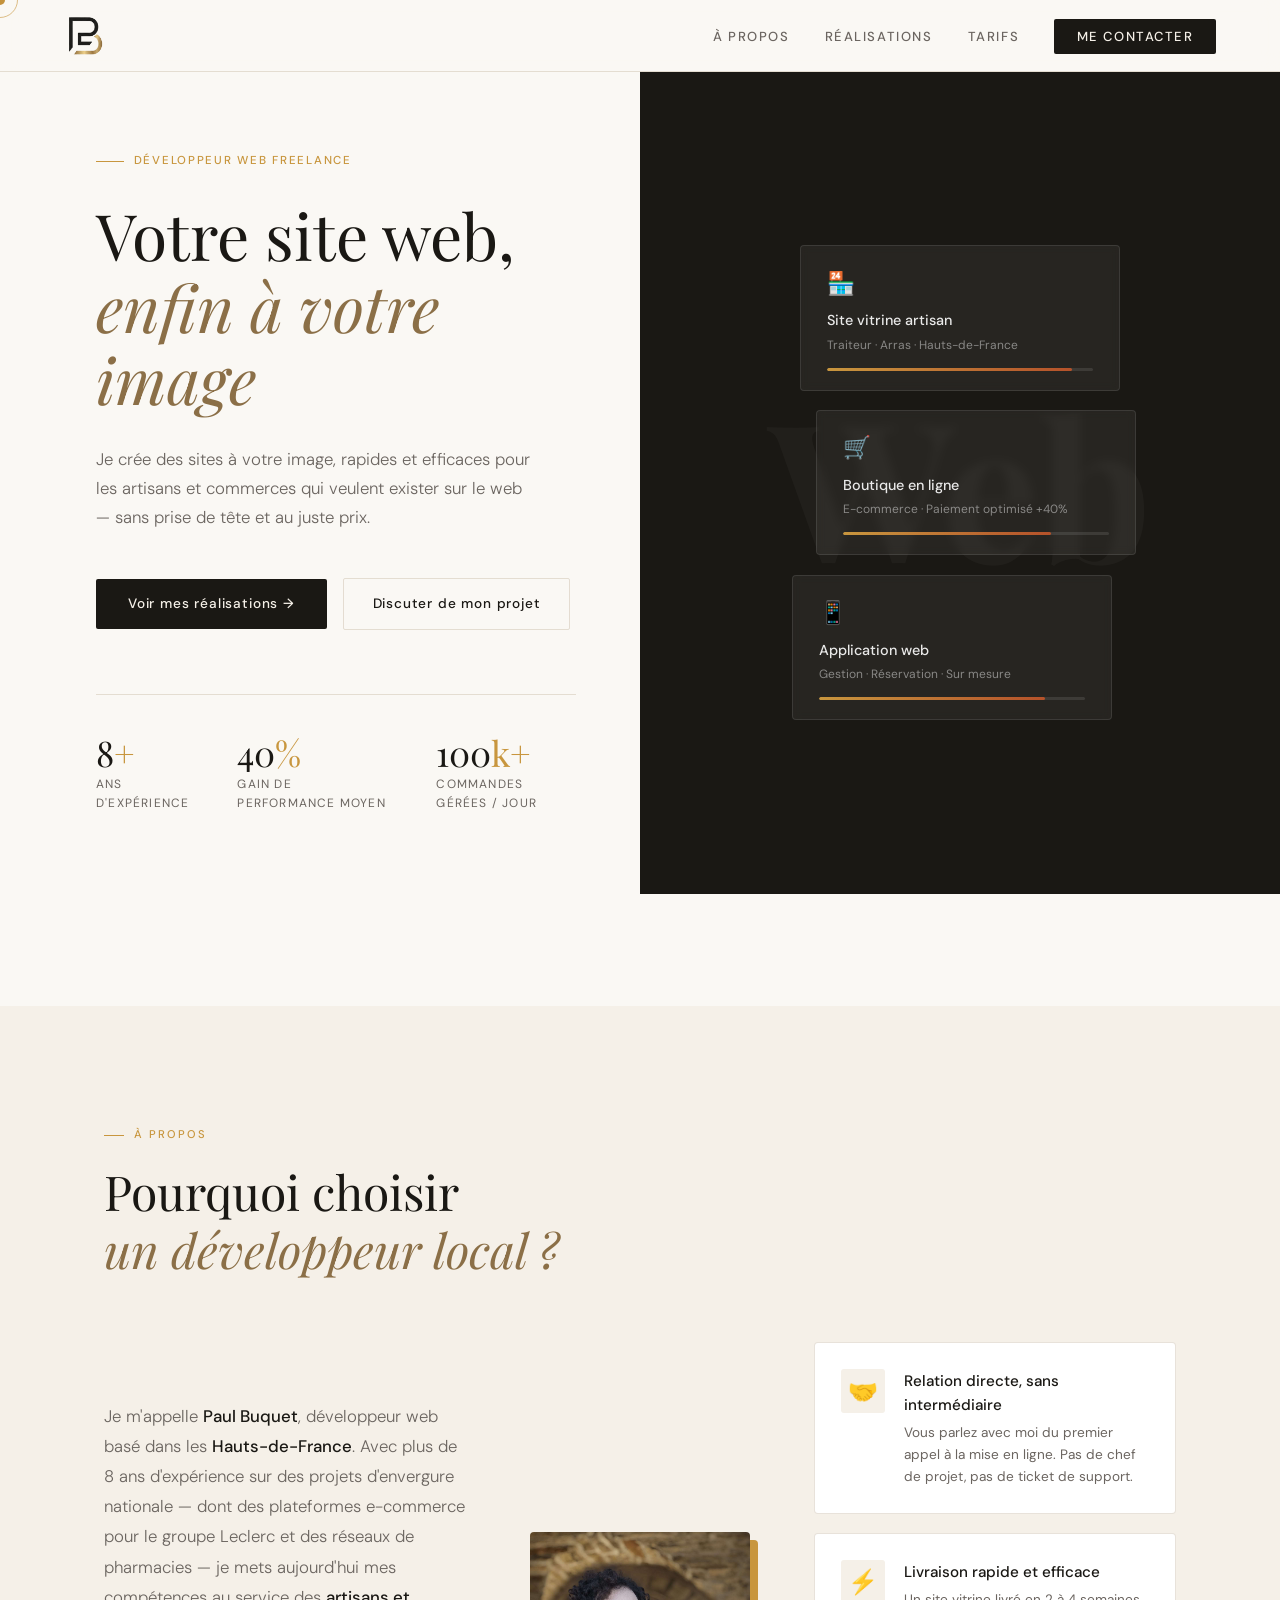
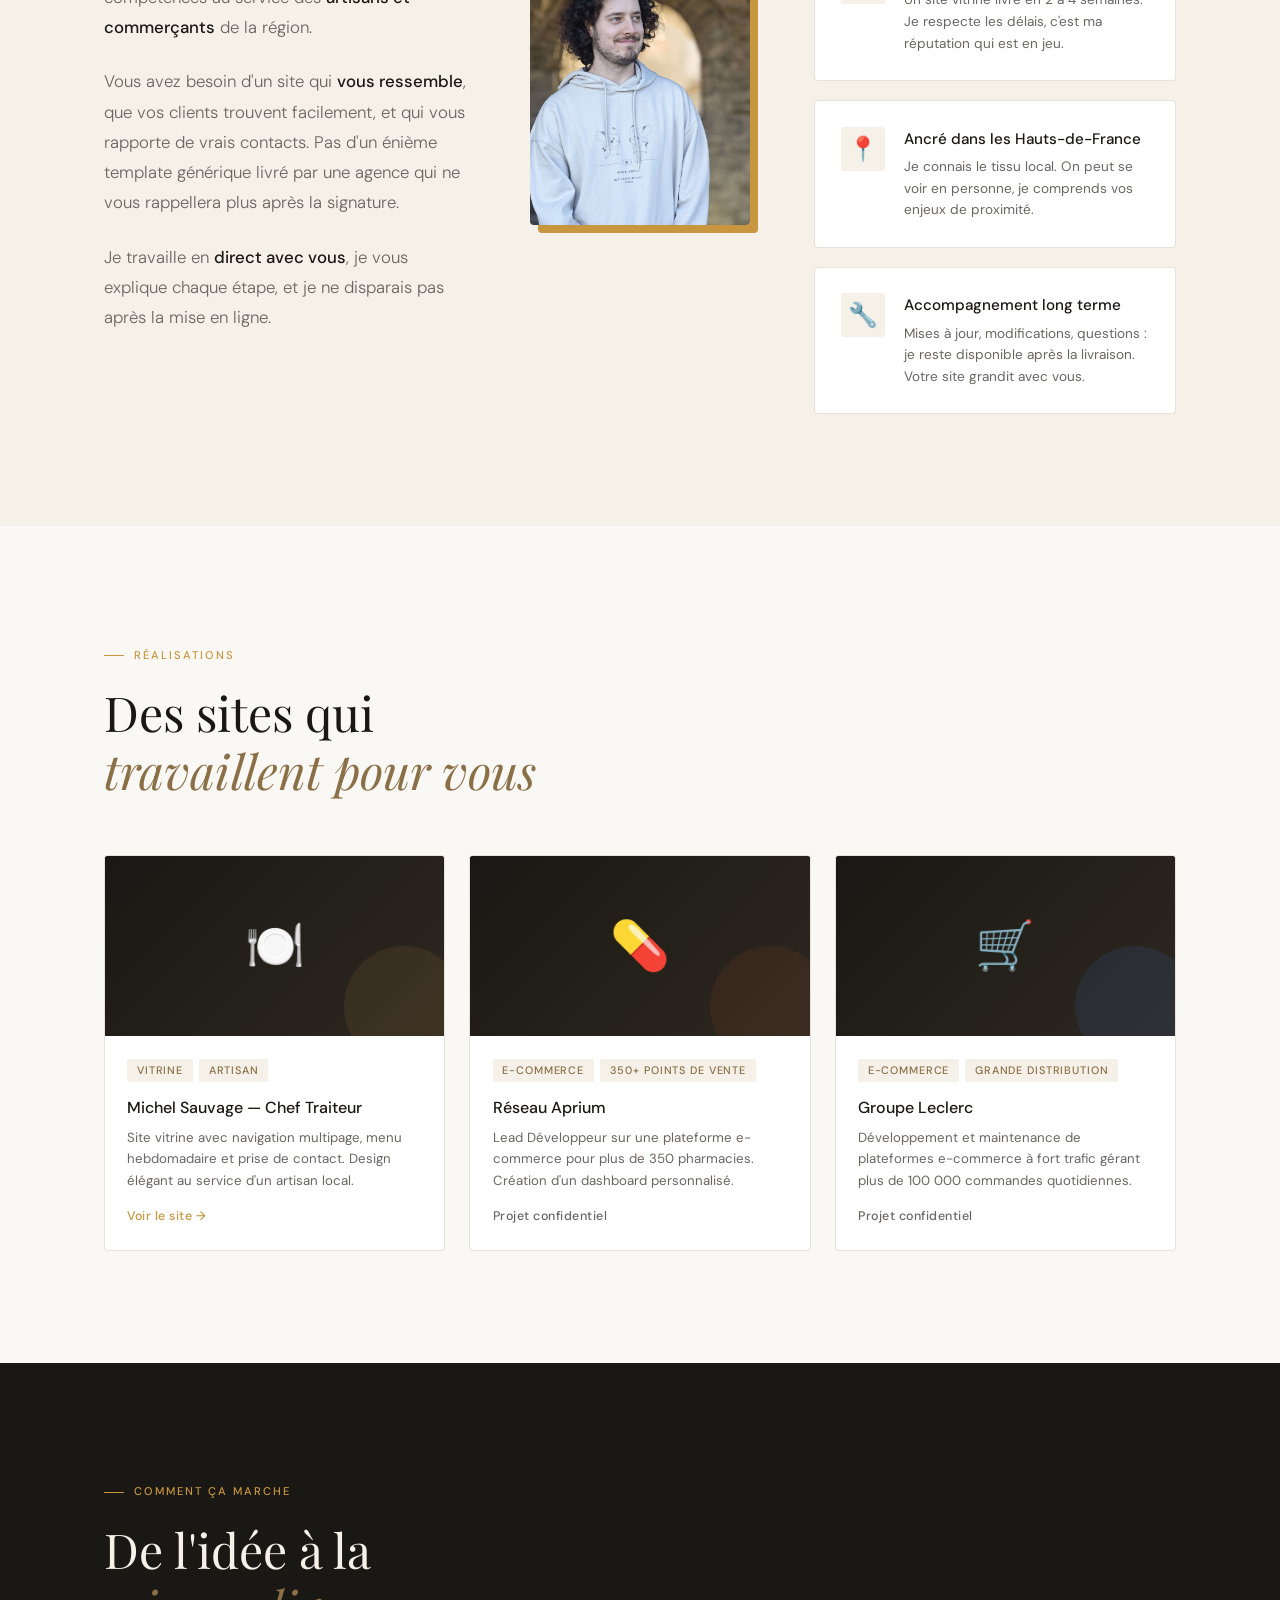
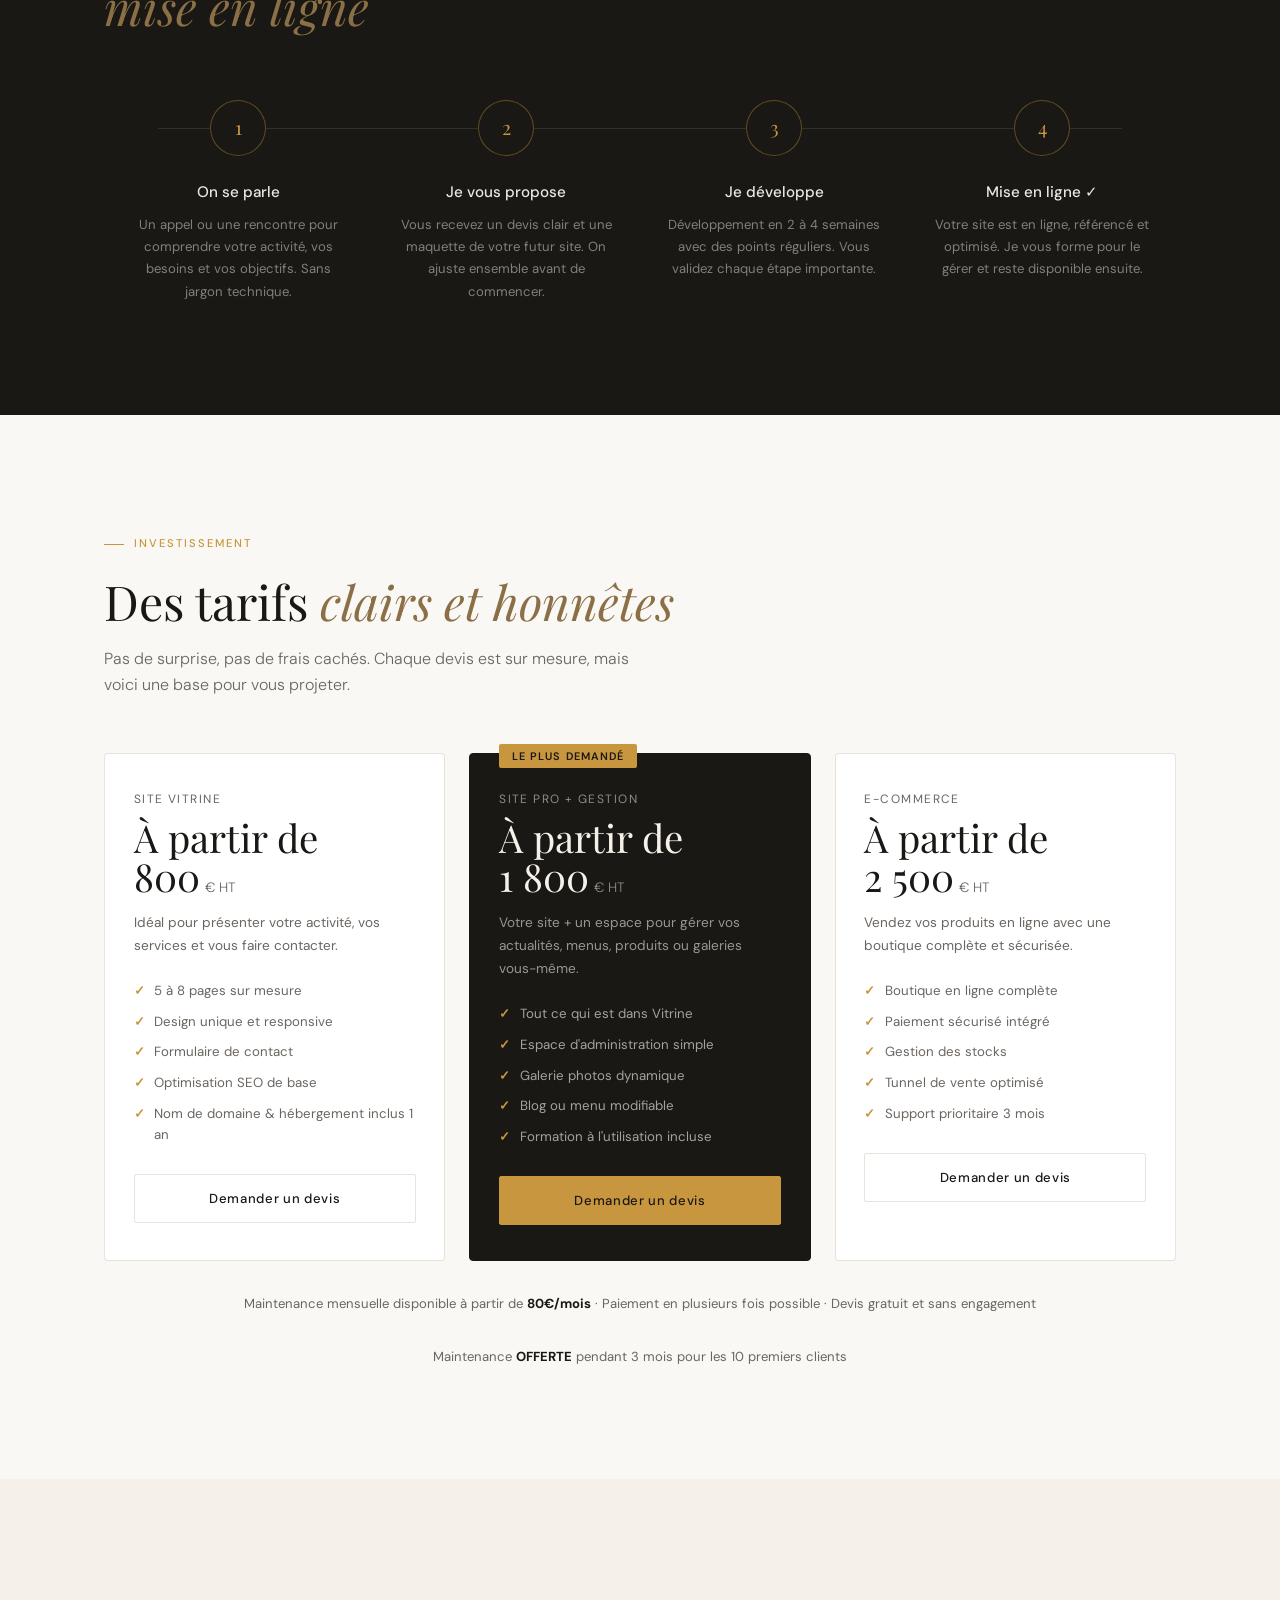
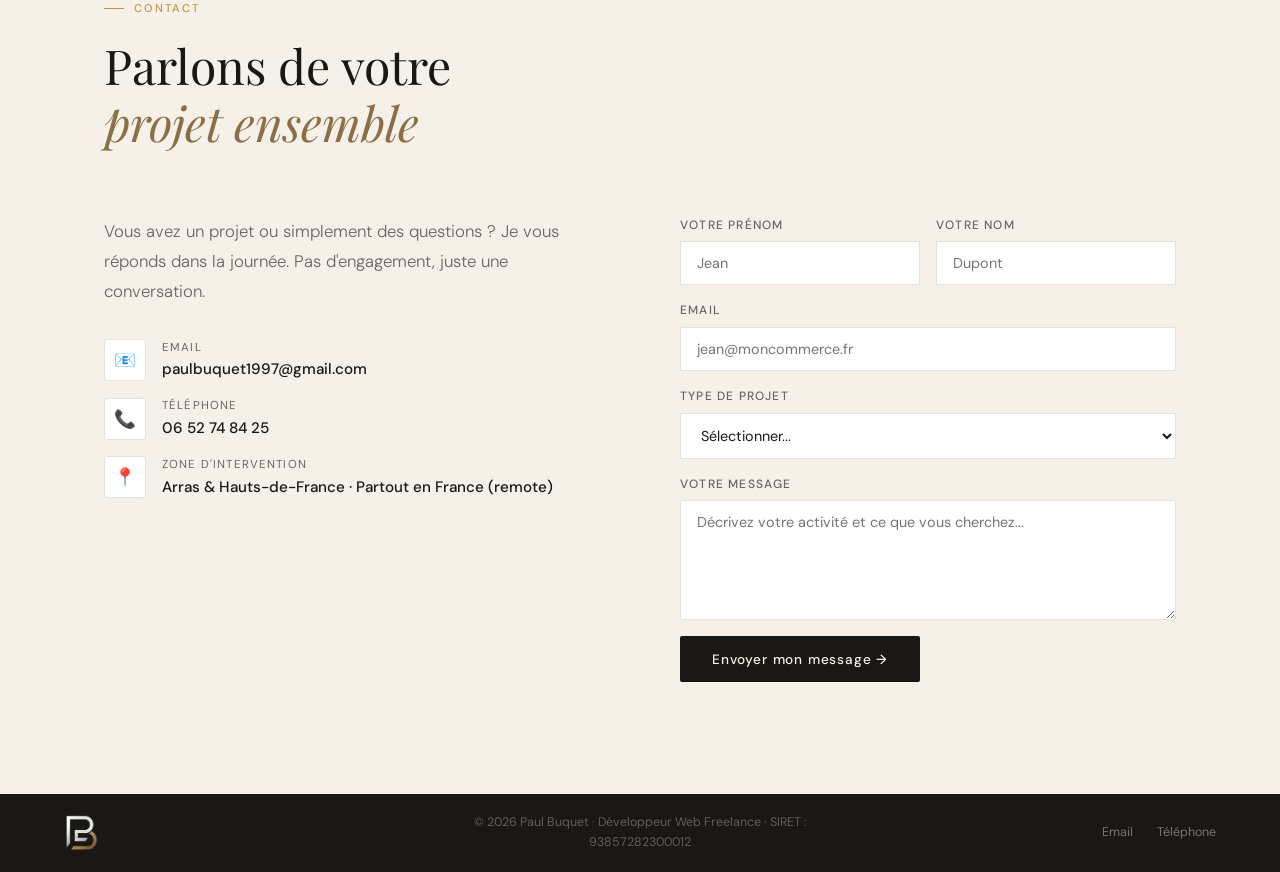
==== index.html @ b25d5431 "add logos" ====
<!DOCTYPE html>
<html lang="fr">
<head>
  <meta charset="UTF-8" />
  <meta name="viewport" content="width=device-width, initial-scale=1.0" />
  <title>Paul Buquet — Développeur Web Freelance</title>
  <link rel="preconnect" href="https://fonts.googleapis.com" />
  <link rel="preconnect" href="https://fonts.gstatic.com" crossorigin />
  <link href="https://fonts.googleapis.com/css2?family=Playfair+Display:ital,wght@0,400;0,700;1,400&family=DM+Sans:wght@300;400;500&display=swap" rel="stylesheet" />
  <style>
    *, *::before, *::after { box-sizing: border-box; margin: 0; padding: 0; }

    :root {
      --cream: #F5F0E8;
      --dark: #1A1814;
      --brown: #8B6F47;
      --gold: #C8963E;
      --rust: #B5522A;
      --light: #FAF8F4;
      --mid: #6B6560;
      --border: rgba(139,111,71,0.2);
      --serif: 'Playfair Display', Georgia, serif;
      --sans: 'DM Sans', sans-serif;
      --nav-h: 72px;
    }

    html { scroll-behavior: smooth; overflow-x: hidden; }

    body {
      background: var(--light);
      color: var(--dark);
      font-family: var(--sans);
      font-size: 16px;
      line-height: 1.6;
      overflow-x: hidden;
      width: 100%;
    }

    /* ── CURSOR ── */
    .cursor {
      width: 10px; height: 10px;
      background: var(--gold);
      border-radius: 50%;
      position: fixed;
      pointer-events: none;
      z-index: 9999;
      transition: transform 0.15s ease;
      mix-blend-mode: multiply;
    }
    .cursor-ring {
      width: 36px; height: 36px;
      border: 1.5px solid var(--gold);
      border-radius: 50%;
      position: fixed;
      pointer-events: none;
      z-index: 9998;
      transition: transform 0.35s ease, opacity 0.3s;
      opacity: 0.6;
    }

    /* ── NAV ── */
    nav {
      position: fixed; top: 0; left: 0; right: 0;
      z-index: 100;
      height: var(--nav-h);
      display: flex; align-items: center; justify-content: space-between;
      padding: 0 4rem;
      background: rgba(250,248,244,0.92);
      backdrop-filter: blur(12px);
      border-bottom: 1px solid var(--border);
    }
    .nav-logo {
      display: flex; align-items: center;
      text-decoration: none;
    }
    .nav-logo img { height: 44px; width: auto; display: block; }
    .nav-links { display: flex; gap: 2.2rem; list-style: none; }
    .nav-links a {
      font-size: 0.82rem;
      font-weight: 500;
      text-transform: uppercase;
      letter-spacing: 0.12em;
      color: var(--mid);
      text-decoration: none;
      position: relative;
      transition: color 0.2s;
    }
    .nav-links a::after {
      content: '';
      position: absolute; bottom: -3px; left: 0;
      width: 0; height: 1px;
      background: var(--gold);
      transition: width 0.3s ease;
    }
    .nav-links a:hover { color: var(--dark); }
    .nav-links a:hover::after { width: 100%; }
    .nav-cta {
      background: var(--dark);
      color: var(--cream) !important;
      padding: 0.55rem 1.4rem;
      border-radius: 2px;
      transition: background 0.3s, color 0.3s;
    }
    .nav-cta::after { display: none !important; }
    .nav-cta:hover { background: var(--gold) !important; color: var(--dark) !important; }

    /* ── HERO ── */
    #hero {
      min-height: 100vh;
      display: grid;
      grid-template-columns: 1fr 1fr;
      padding-top: var(--nav-h);
    }
    .hero-left {
      display: flex;
      flex-direction: column;
      justify-content: center;
      padding: 5rem 4rem 5rem 6rem;
    }
    .hero-tag {
      display: inline-flex; align-items: center; gap: 0.6rem;
      font-size: 0.72rem;
      font-weight: 500;
      text-transform: uppercase;
      letter-spacing: 0.15em;
      color: var(--gold);
      margin-bottom: 1.8rem;
    }
    .hero-tag::before {
      content: '';
      display: block;
      width: 28px; height: 1px;
      background: var(--gold);
    }
    h1 {
      font-family: var(--serif);
      font-size: clamp(2.6rem, 5vw, 4.8rem);
      font-weight: 400;
      line-height: 1.12;
      color: var(--dark);
      margin-bottom: 0.3rem;
    }
    h1 em { font-style: italic; color: var(--brown); }
    .hero-sub {
      font-size: 1.05rem;
      color: var(--mid);
      max-width: 440px;
      margin: 1.6rem 0 2.8rem;
      font-weight: 300;
      line-height: 1.75;
    }
    .hero-actions { display: flex; gap: 1rem; align-items: center; flex-wrap: wrap; }
    .btn-primary {
      display: inline-flex; align-items: center; gap: 0.5rem;
      background: var(--dark);
      color: var(--cream);
      padding: 0.9rem 2rem;
      text-decoration: none;
      font-size: 0.85rem;
      font-weight: 500;
      letter-spacing: 0.06em;
      border-radius: 2px;
      transition: background 0.25s, transform 0.2s;
    }
    .btn-primary:hover { background: var(--gold); color: var(--dark); transform: translateY(-2px); }
    .btn-outline {
      display: inline-flex; align-items: center; gap: 0.5rem;
      border: 1.5px solid var(--border);
      color: var(--dark);
      padding: 0.9rem 1.8rem;
      text-decoration: none;
      font-size: 0.85rem;
      font-weight: 500;
      letter-spacing: 0.06em;
      border-radius: 2px;
      transition: border-color 0.25s, color 0.25s, transform 0.2s;
    }
    .btn-outline:hover { border-color: var(--gold); color: var(--gold); transform: translateY(-2px); }
    .hero-stats {
      display: flex; gap: 3rem;
      margin-top: 4rem;
      padding-top: 2.5rem;
      border-top: 1px solid var(--border);
    }
    .stat-num {
      font-family: var(--serif);
      font-size: 2.2rem;
      color: var(--dark);
      line-height: 1;
    }
    .stat-num span { color: var(--gold); }
    .stat-label {
      font-size: 0.75rem;
      text-transform: uppercase;
      letter-spacing: 0.1em;
      color: var(--mid);
      margin-top: 0.3rem;
    }
    .hero-right {
      position: relative;
      overflow: hidden;
      background: var(--dark);
    }
    .hero-bg-text {
      position: absolute;
      font-family: var(--serif);
      font-size: clamp(8rem, 15vw, 18rem);
      font-weight: 700;
      color: rgba(255,255,255,0.03);
      line-height: 1;
      top: 50%; left: 50%;
      transform: translate(-50%, -50%);
      white-space: nowrap;
      pointer-events: none;
    }
    .hero-card-grid {
      position: absolute; inset: 0;
      display: flex; flex-direction: column;
      justify-content: center; align-items: center;
      gap: 1.2rem;
      padding: 2rem;
    }
    .showcase-card {
      background: rgba(255,255,255,0.06);
      border: 1px solid rgba(255,255,255,0.1);
      border-radius: 4px;
      padding: 1.2rem 1.6rem;
      width: 100%;
      max-width: 320px;
      backdrop-filter: blur(4px);
      animation: floatCard 4s ease-in-out infinite;
    }
    .showcase-card:nth-child(2) { animation-delay: -1.5s; margin-left: 2rem; }
    .showcase-card:nth-child(3) { animation-delay: -3s; margin-left: -1rem; }
    @keyframes floatCard {
      0%, 100% { transform: translateY(0); }
      50% { transform: translateY(-8px); }
    }
    .sc-icon { font-size: 1.4rem; margin-bottom: 0.5rem; }
    .sc-title { color: rgba(255,255,255,0.9); font-size: 0.9rem; font-weight: 500; }
    .sc-desc { color: rgba(255,255,255,0.45); font-size: 0.75rem; margin-top: 0.2rem; }
    .sc-bar { margin-top: 0.8rem; height: 3px; background: rgba(255,255,255,0.1); border-radius: 2px; overflow: hidden; }
    .sc-bar-fill {
      height: 100%;
      background: linear-gradient(90deg, var(--gold), var(--rust));
      border-radius: 2px;
      animation: loadBar 2.5s ease forwards;
    }
    @keyframes loadBar { from { width: 0%; } }

    /* ── SECTIONS ── */
    section { padding: 7rem 0; }
    .container { max-width: 1200px; margin: 0 auto; padding: 0 4rem; }
    .section-label {
      display: inline-flex; align-items: center; gap: 0.6rem;
      font-size: 0.7rem;
      font-weight: 500;
      text-transform: uppercase;
      letter-spacing: 0.18em;
      color: var(--gold);
      margin-bottom: 1.2rem;
    }
    .section-label::before {
      content: '';
      display: block;
      width: 20px; height: 1px;
      background: var(--gold);
    }
    h2 {
      font-family: var(--serif);
      font-size: clamp(2rem, 4vw, 3rem);
      font-weight: 400;
      line-height: 1.2;
      color: var(--dark);
    }
    h2 em { font-style: italic; color: var(--brown); }

    /* ── POURQUOI ── */
    #pourquoi { background: var(--cream); }
    .why-grid {
      display: grid;
      grid-template-columns: 1fr auto 1fr;
      gap: 4rem;
      align-items: center;
      margin-top: 4rem;
    }
    .why-photo { width: 220px; }
    .why-photo img {
      width: 100%;
      aspect-ratio: 3/4;
      object-fit: cover;
      border-radius: 4px;
      display: block;
      box-shadow: 8px 8px 0 var(--gold);
    }
    .why-text p { color: var(--mid); font-size: 1.05rem; font-weight: 300; line-height: 1.8; margin-bottom: 1.5rem; }
    .why-text strong { color: var(--dark); font-weight: 500; }
    .why-cards { display: flex; flex-direction: column; gap: 1.2rem; }
    .why-card {
      background: white;
      border: 1px solid var(--border);
      border-radius: 4px;
      padding: 1.6rem;
      display: flex; gap: 1.2rem; align-items: flex-start;
      transition: transform 0.25s, box-shadow 0.25s;
    }
    .why-card:hover { transform: translateX(6px); box-shadow: -4px 0 0 var(--gold); }
    .why-icon {
      font-size: 1.5rem;
      flex-shrink: 0;
      width: 44px; height: 44px;
      background: var(--cream);
      display: flex; align-items: center; justify-content: center;
      border-radius: 3px;
    }
    .why-card-title { font-weight: 500; font-size: 0.95rem; color: var(--dark); margin-bottom: 0.3rem; }
    .why-card-desc { font-size: 0.85rem; color: var(--mid); line-height: 1.6; }

    /* ── RÉALISATIONS ── */
    #realisations { background: var(--light); }
    .projects-header { display: flex; align-items: flex-end; justify-content: space-between; margin-bottom: 3.5rem; flex-wrap: wrap; gap: 1rem; }
    .projects-grid { display: grid; grid-template-columns: repeat(3, 1fr); gap: 1.5rem; }
    .project-card {
      background: white;
      border: 1px solid var(--border);
      border-radius: 4px;
      overflow: hidden;
      transition: transform 0.3s, box-shadow 0.3s;
      cursor: pointer;
    }
    .project-card:hover { transform: translateY(-6px); box-shadow: 0 20px 50px rgba(26,24,20,0.08); }
    .project-img {
      height: 180px;
      background: var(--dark);
      display: flex; align-items: center; justify-content: center;
      font-size: 3rem;
      position: relative;
      overflow: hidden;
    }
    .project-img::before {
      content: '';
      position: absolute; inset: 0;
      background: linear-gradient(135deg, var(--dark) 0%, #2d2820 100%);
    }
    .project-img span { position: relative; z-index: 1; }
    .project-img-accent {
      position: absolute;
      width: 120px; height: 120px;
      border-radius: 50%;
      background: var(--gold);
      opacity: 0.1;
      bottom: -30px; right: -20px;
      z-index: 0;
    }
    .project-body { padding: 1.4rem; }
    .project-tags { display: flex; gap: 0.4rem; flex-wrap: wrap; margin-bottom: 0.8rem; }
    .tag {
      font-size: 0.68rem;
      font-weight: 500;
      text-transform: uppercase;
      letter-spacing: 0.08em;
      padding: 0.2rem 0.6rem;
      border-radius: 2px;
      background: var(--cream);
      color: var(--brown);
    }
    .project-title { font-size: 1rem; font-weight: 500; color: var(--dark); margin-bottom: 0.4rem; }
    .project-desc { font-size: 0.83rem; color: var(--mid); line-height: 1.6; }
    .project-link {
      display: inline-flex; align-items: center; gap: 0.3rem;
      font-size: 0.78rem;
      font-weight: 500;
      color: var(--gold);
      text-decoration: none;
      margin-top: 1rem;
      letter-spacing: 0.04em;
      transition: gap 0.2s;
    }
    .project-link:hover { gap: 0.6rem; }

    /* ── PROCESSUS ── */
    #processus { background: var(--dark); }
    #processus .section-label { color: var(--gold); }
    #processus h2 { color: var(--cream); }
    .process-steps {
      display: grid;
      grid-template-columns: repeat(4, 1fr);
      margin-top: 4rem;
      position: relative;
    }
    .process-steps::before {
      content: '';
      position: absolute;
      top: 28px; left: 5%; right: 5%;
      height: 1px;
      background: rgba(255,255,255,0.1);
    }
    .process-step { padding: 0 1.5rem; text-align: center; }
    .step-num {
      width: 56px; height: 56px;
      border-radius: 50%;
      background: var(--dark);
      border: 1px solid rgba(200,150,62,0.4);
      display: flex; align-items: center; justify-content: center;
      font-family: var(--serif);
      font-size: 1.2rem;
      color: var(--gold);
      margin: 0 auto 1.5rem;
      position: relative;
      z-index: 2;
    }
    .step-title { font-size: 0.95rem; font-weight: 500; color: rgba(255,255,255,0.9); margin-bottom: 0.6rem; }
    .step-desc { font-size: 0.82rem; color: rgba(255,255,255,0.45); line-height: 1.7; }

    /* ── TARIFS ── */
    #tarifs { background: var(--light); }
    .tarifs-intro { color: var(--mid); font-weight: 300; font-size: 1rem; margin-top: 1rem; max-width: 560px; }
    .tarifs-grid { display: grid; grid-template-columns: repeat(3, 1fr); gap: 1.5rem; margin-top: 3.5rem; }
    .tarif-card {
      background: white;
      border: 1px solid var(--border);
      border-radius: 4px;
      padding: 2.2rem 1.8rem;
      position: relative;
      transition: transform 0.25s, box-shadow 0.25s;
    }
    .tarif-card:hover { transform: translateY(-5px); box-shadow: 0 20px 50px rgba(26,24,20,0.07); }
    .tarif-card.featured { background: var(--dark); border-color: var(--dark); }
    .tarif-badge {
      position: absolute; top: -10px; left: 1.8rem;
      background: var(--gold);
      color: var(--dark);
      font-size: 0.68rem;
      font-weight: 600;
      text-transform: uppercase;
      letter-spacing: 0.1em;
      padding: 0.2rem 0.8rem;
      border-radius: 2px;
    }
    .tarif-title { font-size: 0.75rem; text-transform: uppercase; letter-spacing: 0.12em; color: var(--mid); margin-bottom: 0.6rem; }
    .tarif-card.featured .tarif-title { color: rgba(255,255,255,0.5); }
    .tarif-price { font-family: var(--serif); font-size: 2.4rem; color: var(--dark); line-height: 1; }
    .tarif-card.featured .tarif-price { color: var(--cream); }
    .tarif-unit { font-size: 0.85rem; color: var(--mid); margin-left: 0.3rem; font-family: var(--sans); font-weight: 300; }
    .tarif-card.featured .tarif-unit { color: rgba(255,255,255,0.5); }
    .tarif-desc { font-size: 0.85rem; color: var(--mid); margin: 1rem 0 1.4rem; line-height: 1.7; }
    .tarif-card.featured .tarif-desc { color: rgba(255,255,255,0.55); }
    .tarif-features { list-style: none; display: flex; flex-direction: column; gap: 0.6rem; }
    .tarif-features li { font-size: 0.83rem; color: var(--mid); display: flex; gap: 0.6rem; align-items: flex-start; }
    .tarif-card.featured .tarif-features li { color: rgba(255,255,255,0.6); }
    .tarif-features li::before { content: '✓'; color: var(--gold); flex-shrink: 0; font-weight: 600; }
    .tarif-cta {
      display: block;
      text-align: center;
      margin-top: 1.8rem;
      padding: 0.8rem;
      border: 1.5px solid var(--border);
      border-radius: 2px;
      text-decoration: none;
      font-size: 0.82rem;
      font-weight: 500;
      color: var(--dark);
      letter-spacing: 0.05em;
      transition: border-color 0.2s, color 0.2s, background 0.2s;
    }
    .tarif-cta:hover { border-color: var(--gold); color: var(--gold); }
    .tarif-card.featured .tarif-cta { background: var(--gold); border-color: var(--gold); color: var(--dark); }
    .tarif-card.featured .tarif-cta:hover { background: #d4a44a; }
    .tarif-note { margin-top: 2rem; text-align: center; font-size: 0.82rem; color: var(--mid); }
    .tarif-note strong { color: var(--dark); }

    /* ── CONTACT ── */
    #contact { background: var(--cream); }
    .contact-grid { display: grid; grid-template-columns: 1fr 1fr; gap: 5rem; margin-top: 4rem; }
    .contact-info p { font-size: 1.05rem; font-weight: 300; color: var(--mid); line-height: 1.8; margin-bottom: 2rem; }
    .contact-items { display: flex; flex-direction: column; gap: 1rem; }
    .contact-item { display: flex; gap: 1rem; align-items: center; }
    .ci-icon {
      width: 42px; height: 42px;
      background: white;
      border: 1px solid var(--border);
      border-radius: 3px;
      display: flex; align-items: center; justify-content: center;
      font-size: 1.1rem;
      flex-shrink: 0;
    }
    .ci-label { font-size: 0.72rem; text-transform: uppercase; letter-spacing: 0.1em; color: var(--mid); }
    .ci-value { font-size: 0.95rem; color: var(--dark); font-weight: 500; }
    .contact-form { display: flex; flex-direction: column; gap: 1rem; }
    .form-row { display: grid; grid-template-columns: 1fr 1fr; gap: 1rem; }
    .form-group { display: flex; flex-direction: column; gap: 0.4rem; }
    .form-group label { font-size: 0.75rem; text-transform: uppercase; letter-spacing: 0.1em; color: var(--mid); font-weight: 500; }
    .form-group input,
    .form-group select,
    .form-group textarea {
      background: white;
      border: 1px solid var(--border);
      border-radius: 2px;
      padding: 0.75rem 1rem;
      font-family: var(--sans);
      font-size: 0.9rem;
      color: var(--dark);
      outline: none;
      transition: border-color 0.2s;
    }
    .form-group input:focus,
    .form-group select:focus,
    .form-group textarea:focus { border-color: var(--gold); }
    .form-group textarea { min-height: 120px; resize: vertical; }
    .form-submit {
      background: var(--dark);
      color: var(--cream);
      border: none;
      border-radius: 2px;
      padding: 0.9rem 2rem;
      font-family: var(--sans);
      font-size: 0.85rem;
      font-weight: 500;
      letter-spacing: 0.06em;
      cursor: pointer;
      transition: background 0.25s;
      align-self: flex-start;
    }
    .form-submit:hover { background: var(--gold); color: var(--dark); }

    /* ── FOOTER ── */
    footer {
      background: var(--dark);
      padding: 1.2rem 4rem;
      display: flex;
      align-items: center;
      justify-content: space-between;
    }
    .footer-logo { flex: 1; display: flex; align-items: center; }
    .footer-logo img { height: 36px; width: auto; display: block; }
    .footer-copy { flex: 1; text-align: center; font-size: 0.78rem; color: rgba(255,255,255,0.3); }
    .footer-links { flex: 1; display: flex; gap: 1.5rem; justify-content: flex-end; }
    .footer-links a { font-size: 0.78rem; color: rgba(255,255,255,0.4); text-decoration: none; transition: color 0.2s; }
    .footer-links a:hover { color: var(--gold); }

    /* ── ANIMATIONS ── */
    .reveal {
      opacity: 0;
      transform: translateY(30px);
      transition: opacity 0.7s ease, transform 0.7s ease;
    }
    .reveal.visible { opacity: 1; transform: translateY(0); }

    /* ── SCROLL INDICATOR ── */
    .scroll-indicator {
      position: fixed;
      top: 0; left: 0;
      height: 2px;
      background: linear-gradient(90deg, var(--gold), var(--rust));
      z-index: 200;
      transition: width 0.1s;
    }

    /* ── TABLETTE ── */
    @media (max-width: 1024px) {
      nav { padding: 0 2rem; }
      .nav-links { gap: 1.5rem; }
      #hero { grid-template-columns: 1fr; min-height: auto; }
      .hero-right { display: none; }
      .hero-left { padding: 4rem 2rem; }
      .why-grid { grid-template-columns: 1fr; gap: 3rem; }
      .why-photo { width: 160px; }
      .why-photo img { margin: 0 auto; }
      .projects-grid { grid-template-columns: 1fr 1fr; }
      .process-steps { grid-template-columns: 1fr 1fr; gap: 2rem; }
      .process-steps::before { display: none; }
      .tarifs-grid { grid-template-columns: 1fr; max-width: 440px; }
      .contact-grid { grid-template-columns: 1fr; gap: 3rem; }
      .container { padding: 0 2rem; }
    }

    /* ── MOBILE ── */
    @media (max-width: 640px) {
      :root { --nav-h: 60px; }

      nav { padding: 0 1.2rem; }
      .nav-links { display: none; }
      .nav-logo img { height: 36px; }

      /* Hero : le padding-top = hauteur nav, le contenu commence juste en dessous */
      #hero { min-height: auto; padding-top: var(--nav-h); }
      .hero-left { padding: 2.5rem 1.2rem 3rem; }
      h1 { font-size: 2.1rem; }
      .hero-sub { font-size: 0.95rem; max-width: 100%; }
      .hero-actions { flex-direction: column; align-items: stretch; }
      .btn-primary, .btn-outline { text-align: center; justify-content: center; }
      .hero-stats { gap: 1.5rem; flex-wrap: wrap; }
      .stat-num { font-size: 1.8rem; }

      section { padding: 4rem 0; }
      .container { padding: 0 1.2rem; }
      h2 { font-size: 1.7rem; }

      .projects-grid { grid-template-columns: 1fr; }
      .process-steps { grid-template-columns: 1fr; }
      .form-row { grid-template-columns: 1fr; }

      footer { flex-direction: column; text-align: center; padding: 2rem 1.2rem; gap: 1rem; }
      .footer-logo { justify-content: center; }
      .footer-links { justify-content: center; }

      /* Pas de curseur custom sur écran tactile */
      .cursor, .cursor-ring { display: none; }
    }
  </style>
</head>
<body>

  <div class="cursor" id="cursor"></div>
  <div class="cursor-ring" id="cursorRing"></div>
  <div class="scroll-indicator" id="scrollIndicator"></div>

  <!-- NAV -->
  <nav id="navbar">
    <a href="#hero" class="nav-logo">
      <img src="logoo.png" alt="Paul Buquet" />
    </a>
    <ul class="nav-links">
      <li><a href="#pourquoi">À propos</a></li>
      <li><a href="#realisations">Réalisations</a></li>
      <li><a href="#tarifs">Tarifs</a></li>
      <li><a href="#contact" class="nav-cta">Me contacter</a></li>
    </ul>
  </nav>

  <!-- HERO -->
  <section id="hero">
    <div class="hero-left">
      <div class="hero-tag">Développeur Web Freelance</div>
      <h1>Votre site web,<br><em>enfin à votre image</em></h1>
      <p class="hero-sub">
        Je crée des sites à votre image, rapides et efficaces pour les artisans et commerces qui veulent exister sur le web — sans prise de tête et au juste prix.
      </p>
      <div class="hero-actions">
        <a href="#realisations" class="btn-primary">Voir mes réalisations →</a>
        <a href="#contact" class="btn-outline">Discuter de mon projet</a>
      </div>
      <div class="hero-stats">
        <div class="stat-item">
          <div class="stat-num">8<span>+</span></div>
          <div class="stat-label">Ans d'expérience</div>
        </div>
        <div class="stat-item">
          <div class="stat-num">40<span>%</span></div>
          <div class="stat-label">Gain de performance moyen</div>
        </div>
        <div class="stat-item">
          <div class="stat-num">100<span>k+</span></div>
          <div class="stat-label">Commandes gérées / jour</div>
        </div>
      </div>
    </div>
    <div class="hero-right">
      <div class="hero-bg-text">Web</div>
      <div class="hero-card-grid">
        <div class="showcase-card">
          <div class="sc-icon">🏪</div>
          <div class="sc-title">Site vitrine artisan</div>
          <div class="sc-desc">Traiteur · Arras · Hauts-de-France</div>
          <div class="sc-bar"><div class="sc-bar-fill" style="width:92%"></div></div>
        </div>
        <div class="showcase-card">
          <div class="sc-icon">🛒</div>
          <div class="sc-title">Boutique en ligne</div>
          <div class="sc-desc">E-commerce · Paiement optimisé +40%</div>
          <div class="sc-bar"><div class="sc-bar-fill" style="width:78%"></div></div>
        </div>
        <div class="showcase-card">
          <div class="sc-icon">📱</div>
          <div class="sc-title">Application web</div>
          <div class="sc-desc">Gestion · Réservation · Sur mesure</div>
          <div class="sc-bar"><div class="sc-bar-fill" style="width:85%"></div></div>
        </div>
      </div>
    </div>
  </section>

  <!-- À PROPOS -->
  <section id="pourquoi">
    <div class="container">
      <div class="section-label">À propos</div>
      <h2>Pourquoi choisir<br><em>un développeur local ?</em></h2>
      <div class="why-grid">
        <div class="why-text reveal">
          <p>
            Je m'appelle <strong>Paul Buquet</strong>, développeur web basé dans les <strong>Hauts-de-France</strong>. Avec plus de 8 ans d'expérience sur des projets d'envergure nationale — dont des plateformes e-commerce pour le groupe Leclerc et des réseaux de pharmacies — je mets aujourd'hui mes compétences au service des <strong>artisans et commerçants</strong> de la région.
          </p>
          <p>
            Vous avez besoin d'un site qui <strong>vous ressemble</strong>, que vos clients trouvent facilement, et qui vous rapporte de vrais contacts. Pas d'un énième template générique livré par une agence qui ne vous rappellera plus après la signature.
          </p>
          <p>
            Je travaille en <strong>direct avec vous</strong>, je vous explique chaque étape, et je ne disparais pas après la mise en ligne.
          </p>
        </div>
        <div class="why-photo">
          <img src="photo.jpg" alt="Paul Buquet, développeur web freelance" />
        </div>
        <div class="why-cards reveal">
          <div class="why-card">
            <div class="why-icon">🤝</div>
            <div>
              <div class="why-card-title">Relation directe, sans intermédiaire</div>
              <div class="why-card-desc">Vous parlez avec moi du premier appel à la mise en ligne. Pas de chef de projet, pas de ticket de support.</div>
            </div>
          </div>
          <div class="why-card">
            <div class="why-icon">⚡</div>
            <div>
              <div class="why-card-title">Livraison rapide et efficace</div>
              <div class="why-card-desc">Un site vitrine livré en 2 à 4 semaines. Je respecte les délais, c'est ma réputation qui est en jeu.</div>
            </div>
          </div>
          <div class="why-card">
            <div class="why-icon">📍</div>
            <div>
              <div class="why-card-title">Ancré dans les Hauts-de-France</div>
              <div class="why-card-desc">Je connais le tissu local. On peut se voir en personne, je comprends vos enjeux de proximité.</div>
            </div>
          </div>
          <div class="why-card">
            <div class="why-icon">🔧</div>
            <div>
              <div class="why-card-title">Accompagnement long terme</div>
              <div class="why-card-desc">Mises à jour, modifications, questions : je reste disponible après la livraison. Votre site grandit avec vous.</div>
            </div>
          </div>
        </div>
      </div>
    </div>
  </section>

  <!-- RÉALISATIONS -->
  <section id="realisations">
    <div class="container">
      <div class="projects-header">
        <div>
          <div class="section-label">Réalisations</div>
          <h2>Des sites qui<br><em>travaillent pour vous</em></h2>
        </div>
      </div>
      <div class="projects-grid">
        <div class="project-card reveal">
          <div class="project-img">
            <div class="project-img-accent"></div>
            <span>🍽️</span>
          </div>
          <div class="project-body">
            <div class="project-tags">
              <span class="tag">Vitrine</span>
              <span class="tag">Artisan</span>
            </div>
            <div class="project-title">Michel Sauvage — Chef Traiteur</div>
            <div class="project-desc">Site vitrine avec navigation multipage, menu hebdomadaire et prise de contact. Design élégant au service d'un artisan local.</div>
            <a href="https://michelsauvage.vercel.app/" target="_blank" class="project-link">Voir le site →</a>
          </div>
        </div>
        <div class="project-card reveal">
          <div class="project-img" style="background:#2a1f1a">
            <div class="project-img-accent" style="background:var(--rust)"></div>
            <span>💊</span>
          </div>
          <div class="project-body">
            <div class="project-tags">
              <span class="tag">E-commerce</span>
              <span class="tag">350+ points de vente</span>
            </div>
            <div class="project-title">Réseau Aprium</div>
            <div class="project-desc">Lead Développeur sur une plateforme e-commerce pour plus de 350 pharmacies. Création d'un dashboard personnalisé.</div>
            <span class="project-link" style="color:var(--mid);cursor:default">Projet confidentiel</span>
          </div>
        </div>
        <div class="project-card reveal">
          <div class="project-img" style="background:#1a2230">
            <div class="project-img-accent" style="background:#3b82f6"></div>
            <span>🛒</span>
          </div>
          <div class="project-body">
            <div class="project-tags">
              <span class="tag">E-commerce</span>
              <span class="tag">Grande distribution</span>
            </div>
            <div class="project-title">Groupe Leclerc</div>
            <div class="project-desc">Développement et maintenance de plateformes e-commerce à fort trafic gérant plus de 100 000 commandes quotidiennes.</div>
            <span class="project-link" style="color:var(--mid);cursor:default">Projet confidentiel</span>
          </div>
        </div>
      </div>
    </div>
  </section>

  <!-- PROCESSUS -->
  <section id="processus">
    <div class="container">
      <div class="section-label">Comment ça marche</div>
      <h2 style="color:var(--cream)">De l'idée à la<br><em>mise en ligne</em></h2>
      <div class="process-steps">
        <div class="process-step reveal">
          <div class="step-num">1</div>
          <div class="step-title">On se parle</div>
          <div class="step-desc">Un appel ou une rencontre pour comprendre votre activité, vos besoins et vos objectifs. Sans jargon technique.</div>
        </div>
        <div class="process-step reveal">
          <div class="step-num">2</div>
          <div class="step-title">Je vous propose</div>
          <div class="step-desc">Vous recevez un devis clair et une maquette de votre futur site. On ajuste ensemble avant de commencer.</div>
        </div>
        <div class="process-step reveal">
          <div class="step-num">3</div>
          <div class="step-title">Je développe</div>
          <div class="step-desc">Développement en 2 à 4 semaines avec des points réguliers. Vous validez chaque étape importante.</div>
        </div>
        <div class="process-step reveal">
          <div class="step-num">4</div>
          <div class="step-title">Mise en ligne ✓</div>
          <div class="step-desc">Votre site est en ligne, référencé et optimisé. Je vous forme pour le gérer et reste disponible ensuite.</div>
        </div>
      </div>
    </div>
  </section>

  <!-- TARIFS -->
  <section id="tarifs">
    <div class="container">
      <div class="section-label">Investissement</div>
      <h2>Des tarifs <em>clairs et honnêtes</em></h2>
      <p class="tarifs-intro">Pas de surprise, pas de frais cachés. Chaque devis est sur mesure, mais voici une base pour vous projeter.</p>
      <div class="tarifs-grid">
        <div class="tarif-card reveal">
          <div class="tarif-title">Site Vitrine</div>
          <div class="tarif-price">À partir de<br>800<span class="tarif-unit">€ HT</span></div>
          <div class="tarif-desc">Idéal pour présenter votre activité, vos services et vous faire contacter.</div>
          <ul class="tarif-features">
            <li>5 à 8 pages sur mesure</li>
            <li>Design unique et responsive</li>
            <li>Formulaire de contact</li>
            <li>Optimisation SEO de base</li>
            <li>Nom de domaine & hébergement inclus 1 an</li>
          </ul>
          <a href="#contact" class="tarif-cta">Demander un devis</a>
        </div>
        <div class="tarif-card featured reveal">
          <div class="tarif-badge">Le plus demandé</div>
          <div class="tarif-title">Site Pro + Gestion</div>
          <div class="tarif-price">À partir de<br>1 800<span class="tarif-unit">€ HT</span></div>
          <div class="tarif-desc">Votre site + un espace pour gérer vos actualités, menus, produits ou galeries vous-même.</div>
          <ul class="tarif-features">
            <li>Tout ce qui est dans Vitrine</li>
            <li>Espace d'administration simple</li>
            <li>Galerie photos dynamique</li>
            <li>Blog ou menu modifiable</li>
            <li>Formation à l'utilisation incluse</li>
          </ul>
          <a href="#contact" class="tarif-cta">Demander un devis</a>
        </div>
        <div class="tarif-card reveal">
          <div class="tarif-title">E-commerce</div>
          <div class="tarif-price">À partir de<br>2 500<span class="tarif-unit">€ HT</span></div>
          <div class="tarif-desc">Vendez vos produits en ligne avec une boutique complète et sécurisée.</div>
          <ul class="tarif-features">
            <li>Boutique en ligne complète</li>
            <li>Paiement sécurisé intégré</li>
            <li>Gestion des stocks</li>
            <li>Tunnel de vente optimisé</li>
            <li>Support prioritaire 3 mois</li>
          </ul>
          <a href="#contact" class="tarif-cta">Demander un devis</a>
        </div>
      </div>
      <p class="tarif-note reveal">Maintenance mensuelle disponible à partir de <strong>80€/mois</strong> · Paiement en plusieurs fois possible · Devis gratuit et sans engagement</p>
      <p class="tarif-note reveal">Maintenance <strong>OFFERTE</strong> pendant 3 mois pour les 10 premiers clients</p>
    </div>
  </section>

  <!-- CONTACT -->
  <section id="contact">
    <div class="container">
      <div class="section-label">Contact</div>
      <h2>Parlons de votre<br><em>projet ensemble</em></h2>
      <div class="contact-grid">
        <div class="contact-info reveal">
          <p>Vous avez un projet ou simplement des questions ? Je vous réponds dans la journée. Pas d'engagement, juste une conversation.</p>
          <div class="contact-items">
            <div class="contact-item">
              <div class="ci-icon">📧</div>
              <div>
                <div class="ci-label">Email</div>
                <div class="ci-value">paulbuquet1997@gmail.com</div>
              </div>
            </div>
            <div class="contact-item">
              <div class="ci-icon">📞</div>
              <div>
                <div class="ci-label">Téléphone</div>
                <div class="ci-value">06 52 74 84 25</div>
              </div>
            </div>
            <div class="contact-item">
              <div class="ci-icon">📍</div>
              <div>
                <div class="ci-label">Zone d'intervention</div>
                <div class="ci-value">Arras & Hauts-de-France · Partout en France (remote)</div>
              </div>
            </div>
          </div>
        </div>
        <div class="reveal">
          <div class="contact-form" id="contactForm">
            <div class="form-row">
              <div class="form-group">
                <label for="f-prenom">Votre prénom</label>
                <input id="f-prenom" name="prenom" type="text" placeholder="Jean" required />
              </div>
              <div class="form-group">
                <label for="f-nom">Votre nom</label>
                <input id="f-nom" name="nom" type="text" placeholder="Dupont" required />
              </div>
            </div>
            <div class="form-group">
              <label for="f-email">Email</label>
              <input id="f-email" name="email" type="email" placeholder="jean@moncommerce.fr" required />
            </div>
            <div class="form-group">
              <label for="f-projet">Type de projet</label>
              <select id="f-projet" name="projet">
                <option value="">Sélectionner...</option>
                <option>Site vitrine</option>
                <option>Site avec gestion de contenu</option>
                <option>Boutique e-commerce</option>
                <option>Application web</option>
                <option>Autre / Je ne sais pas encore</option>
              </select>
            </div>
            <div class="form-group">
              <label for="f-message">Votre message</label>
              <textarea id="f-message" name="message" placeholder="Décrivez votre activité et ce que vous cherchez..." required></textarea>
            </div>
            <button class="form-submit" id="formBtn" type="button">Envoyer mon message →</button>
            <p id="formSuccess" style="display:none;color:var(--gold);font-size:0.88rem;margin-top:0.8rem;">✓ Message envoyé ! Je vous réponds dans la journée.</p>
            <p id="formError" style="display:none;color:var(--rust);font-size:0.88rem;margin-top:0.8rem;">Une erreur est survenue, veuillez réessayer ou m'écrire directement par email.</p>
          </div>
        </div>
      </div>
    </div>
  </section>

  <!-- FOOTER -->
  <footer>
    <div class="footer-logo">
      <img src="logo.png" alt="Paul Buquet" />
    </div>
    <div class="footer-copy">© 2026 Paul Buquet · Développeur Web Freelance · SIRET : 93857282300012</div>
    <div class="footer-links">
      <a href="mailto:paulbuquet1997@gmail.com">Email</a>
      <a href="tel:0652748425">Téléphone</a>
    </div>
  </footer>

  <script>
    // Curseur custom (desktop uniquement)
    const cursor = document.getElementById('cursor');
    const ring = document.getElementById('cursorRing');
    let mx = 0, my = 0, rx = 0, ry = 0;
    document.addEventListener('mousemove', e => { mx = e.clientX; my = e.clientY; });
    function animCursor() {
      cursor.style.left = mx - 5 + 'px';
      cursor.style.top = my - 5 + 'px';
      rx += (mx - rx) * 0.12;
      ry += (my - ry) * 0.12;
      ring.style.left = rx - 18 + 'px';
      ring.style.top = ry - 18 + 'px';
      requestAnimationFrame(animCursor);
    }
    animCursor();
    document.querySelectorAll('a, button, .project-card, .tarif-card, .why-card').forEach(el => {
      el.addEventListener('mouseenter', () => cursor.style.transform = 'scale(2.5)');
      el.addEventListener('mouseleave', () => cursor.style.transform = 'scale(1)');
    });

    // Barre de progression scroll
    const si = document.getElementById('scrollIndicator');
    window.addEventListener('scroll', () => {
      const pct = window.scrollY / (document.body.scrollHeight - window.innerHeight) * 100;
      si.style.width = pct + '%';
    });

    // Animations au scroll
    const reveals = document.querySelectorAll('.reveal');
    const observer = new IntersectionObserver(entries => {
      entries.forEach(e => {
        if (e.isIntersecting) {
          const idx = Array.from(reveals).indexOf(e.target) % 4;
          setTimeout(() => e.target.classList.add('visible'), 60 * idx);
          observer.unobserve(e.target);
        }
      });
    }, { threshold: 0.1 });
    reveals.forEach(r => observer.observe(r));

    // Animation d'entrée du titre
    const h1 = document.querySelector('h1');
    h1.style.opacity = '0';
    h1.style.transform = 'translateY(20px)';
    setTimeout(() => {
      h1.style.transition = 'all 0.8s ease';
      h1.style.opacity = '1';
      h1.style.transform = 'none';
    }, 200);

    // Formulaire Formspree
    document.getElementById('formBtn').addEventListener('click', async function () {
      const prenom  = document.getElementById('f-prenom').value.trim();
      const nom     = document.getElementById('f-nom').value.trim();
      const email   = document.getElementById('f-email').value.trim();
      const projet  = document.getElementById('f-projet').value;
      const message = document.getElementById('f-message').value.trim();
      const success = document.getElementById('formSuccess');
      const error   = document.getElementById('formError');

      if (!prenom || !email || !message) {
        error.textContent = 'Merci de remplir au minimum votre prénom, email et message.';
        error.style.display = 'block';
        success.style.display = 'none';
        return;
      }

      this.textContent = 'Envoi en cours…';
      this.disabled = true;
      error.style.display = 'none';
      success.style.display = 'none';

      try {
        const res = await fetch('https://formspree.io/f/xvzwbqwd', {
          method: 'POST',
          headers: { 'Content-Type': 'application/json', 'Accept': 'application/json' },
          body: JSON.stringify({ prenom, nom, email, projet, message })
        });
        if (res.ok) {
          success.style.display = 'block';
          this.textContent = '✓ Envoyé !';
          this.style.background = 'var(--gold)';
          this.style.color = 'var(--dark)';
          document.getElementById('f-prenom').value = '';
          document.getElementById('f-nom').value = '';
          document.getElementById('f-email').value = '';
          document.getElementById('f-projet').value = '';
          document.getElementById('f-message').value = '';
        } else {
          throw new Error();
        }
      } catch {
        error.style.display = 'block';
        this.textContent = 'Envoyer mon message →';
        this.disabled = false;
      }
    });
  </script>
</body>
</html>
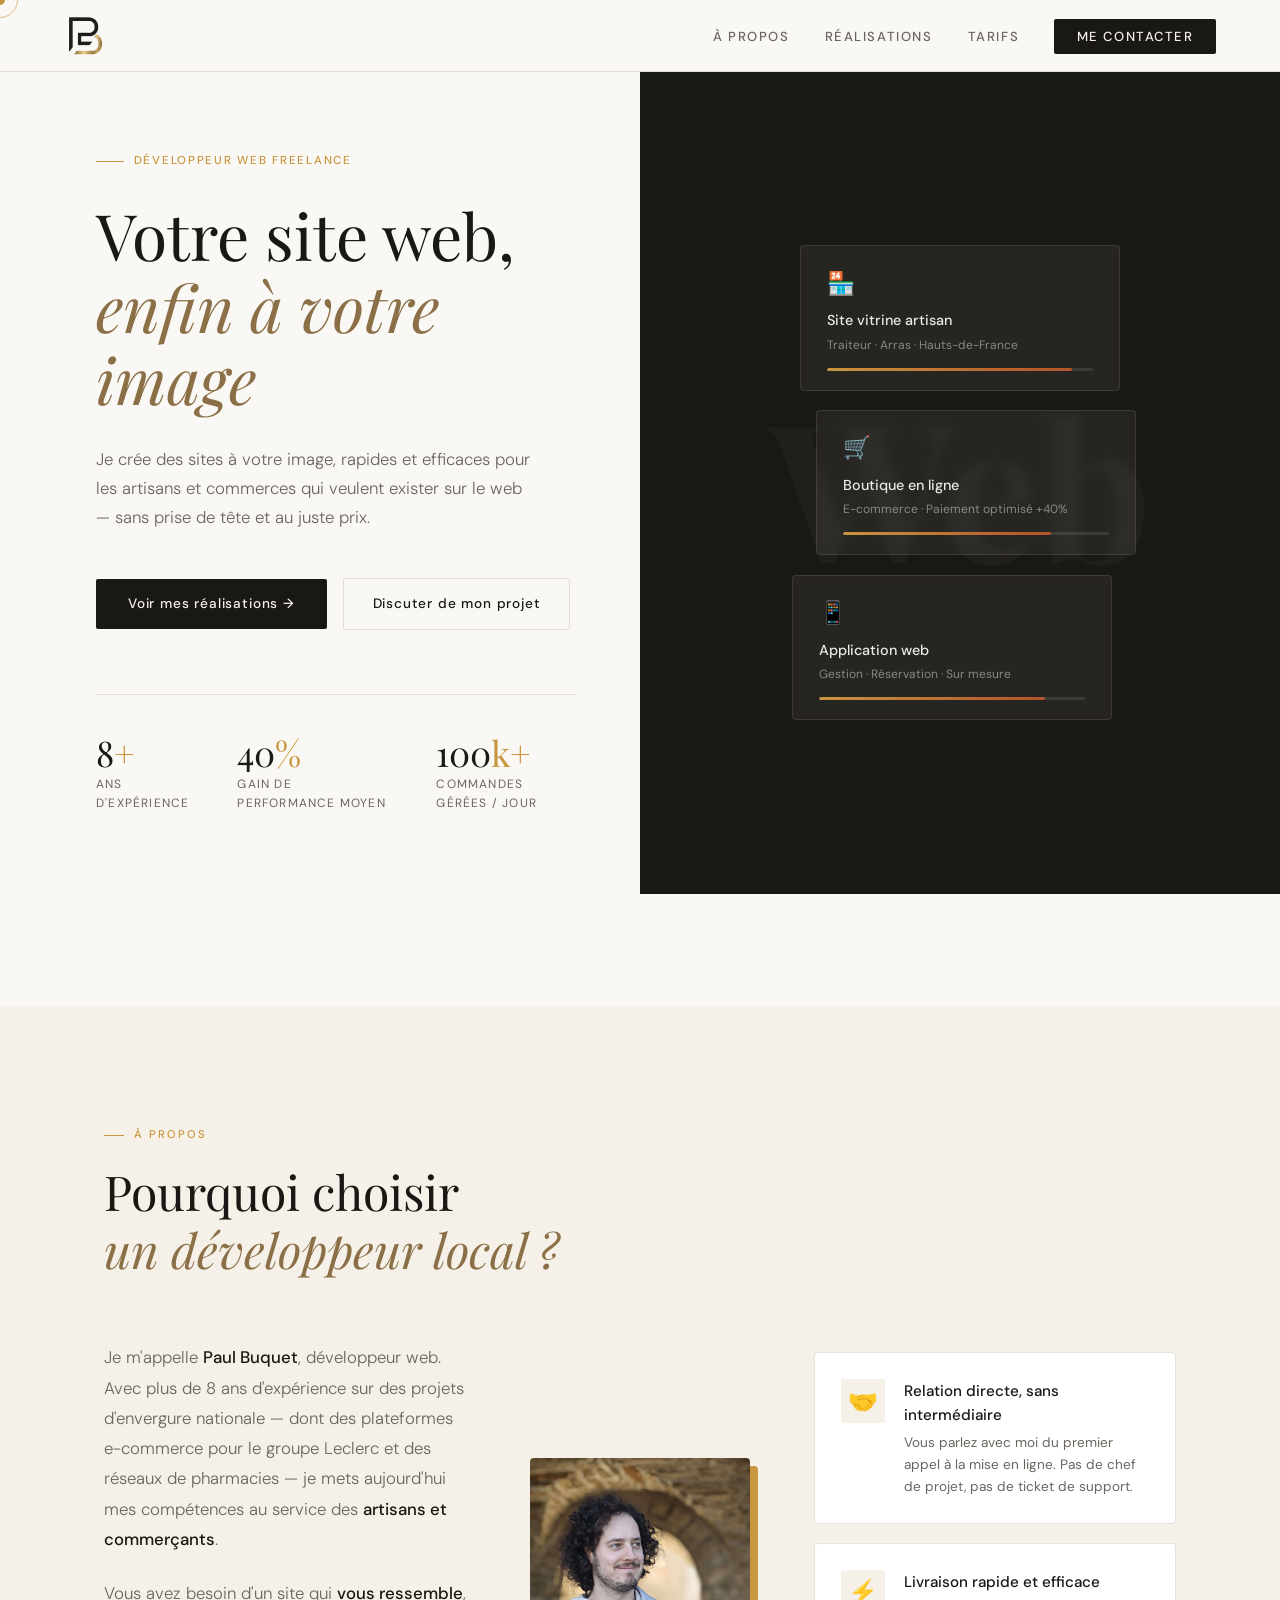
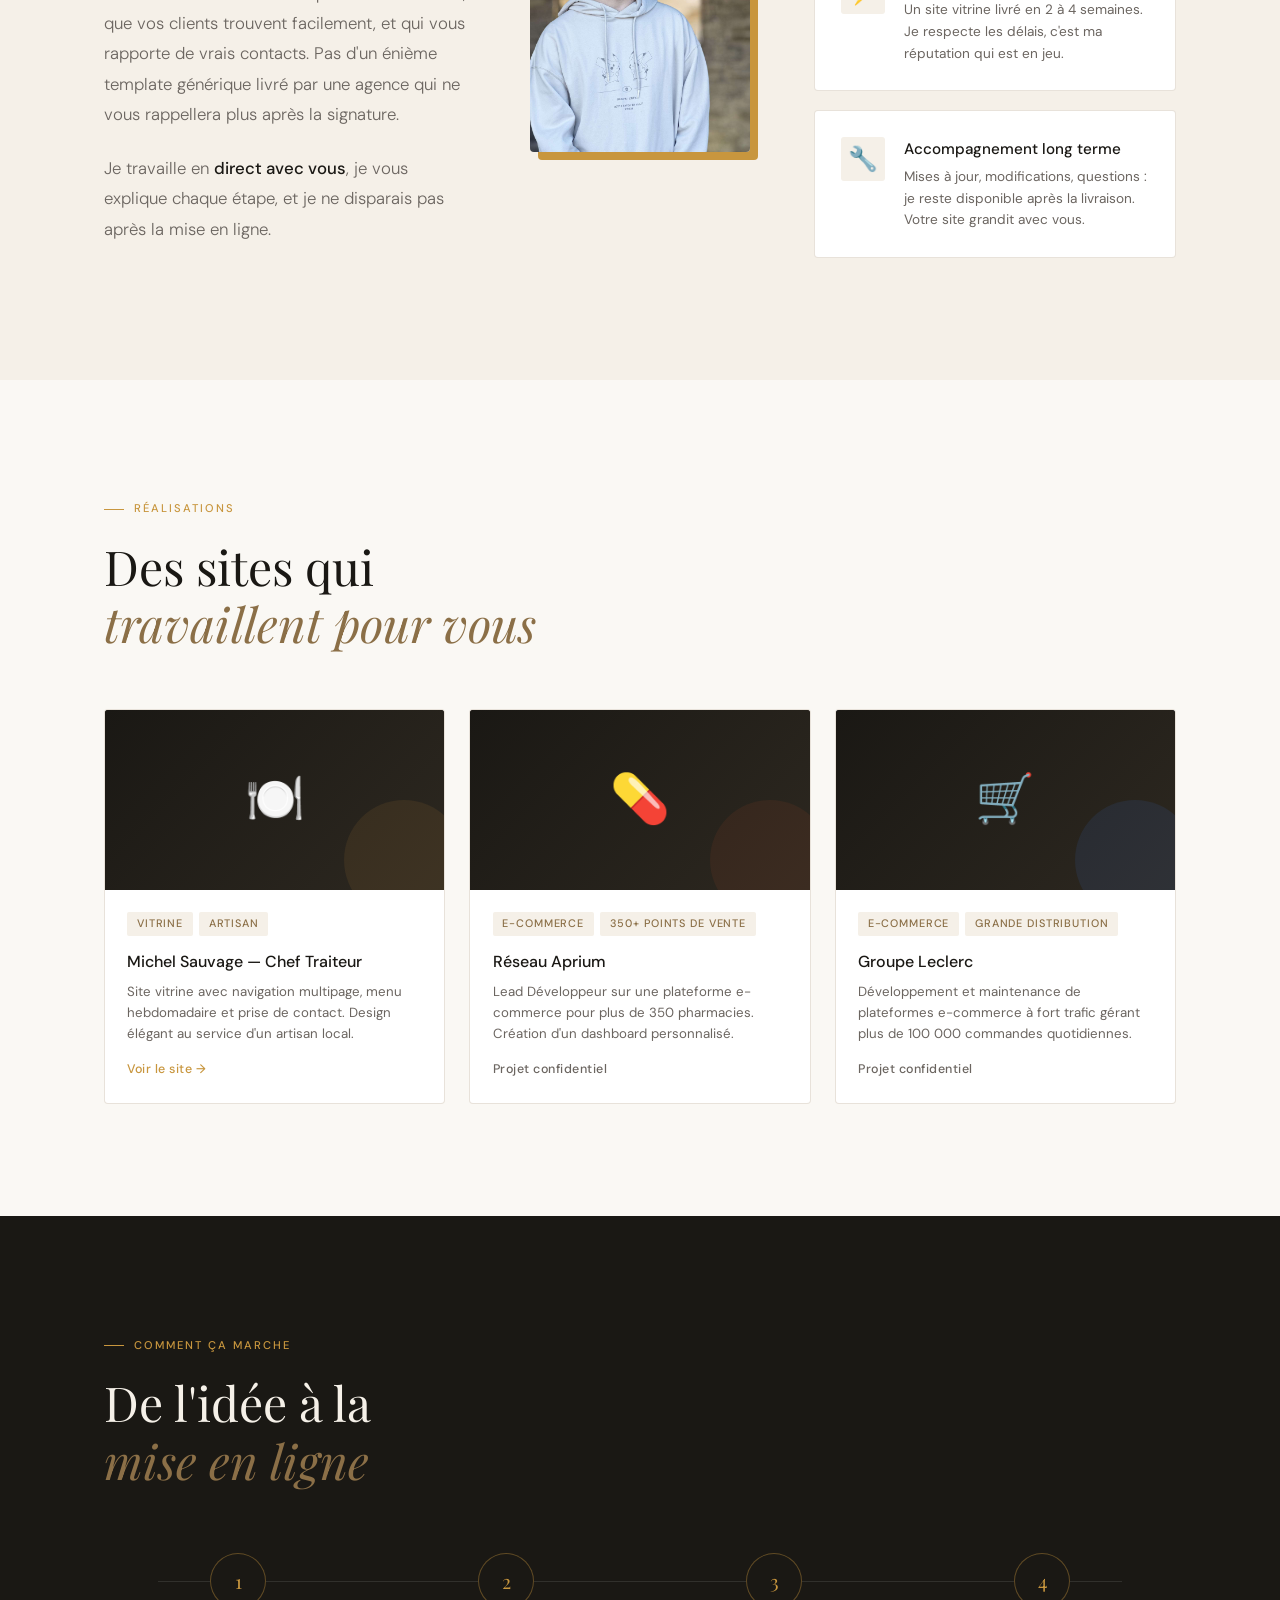
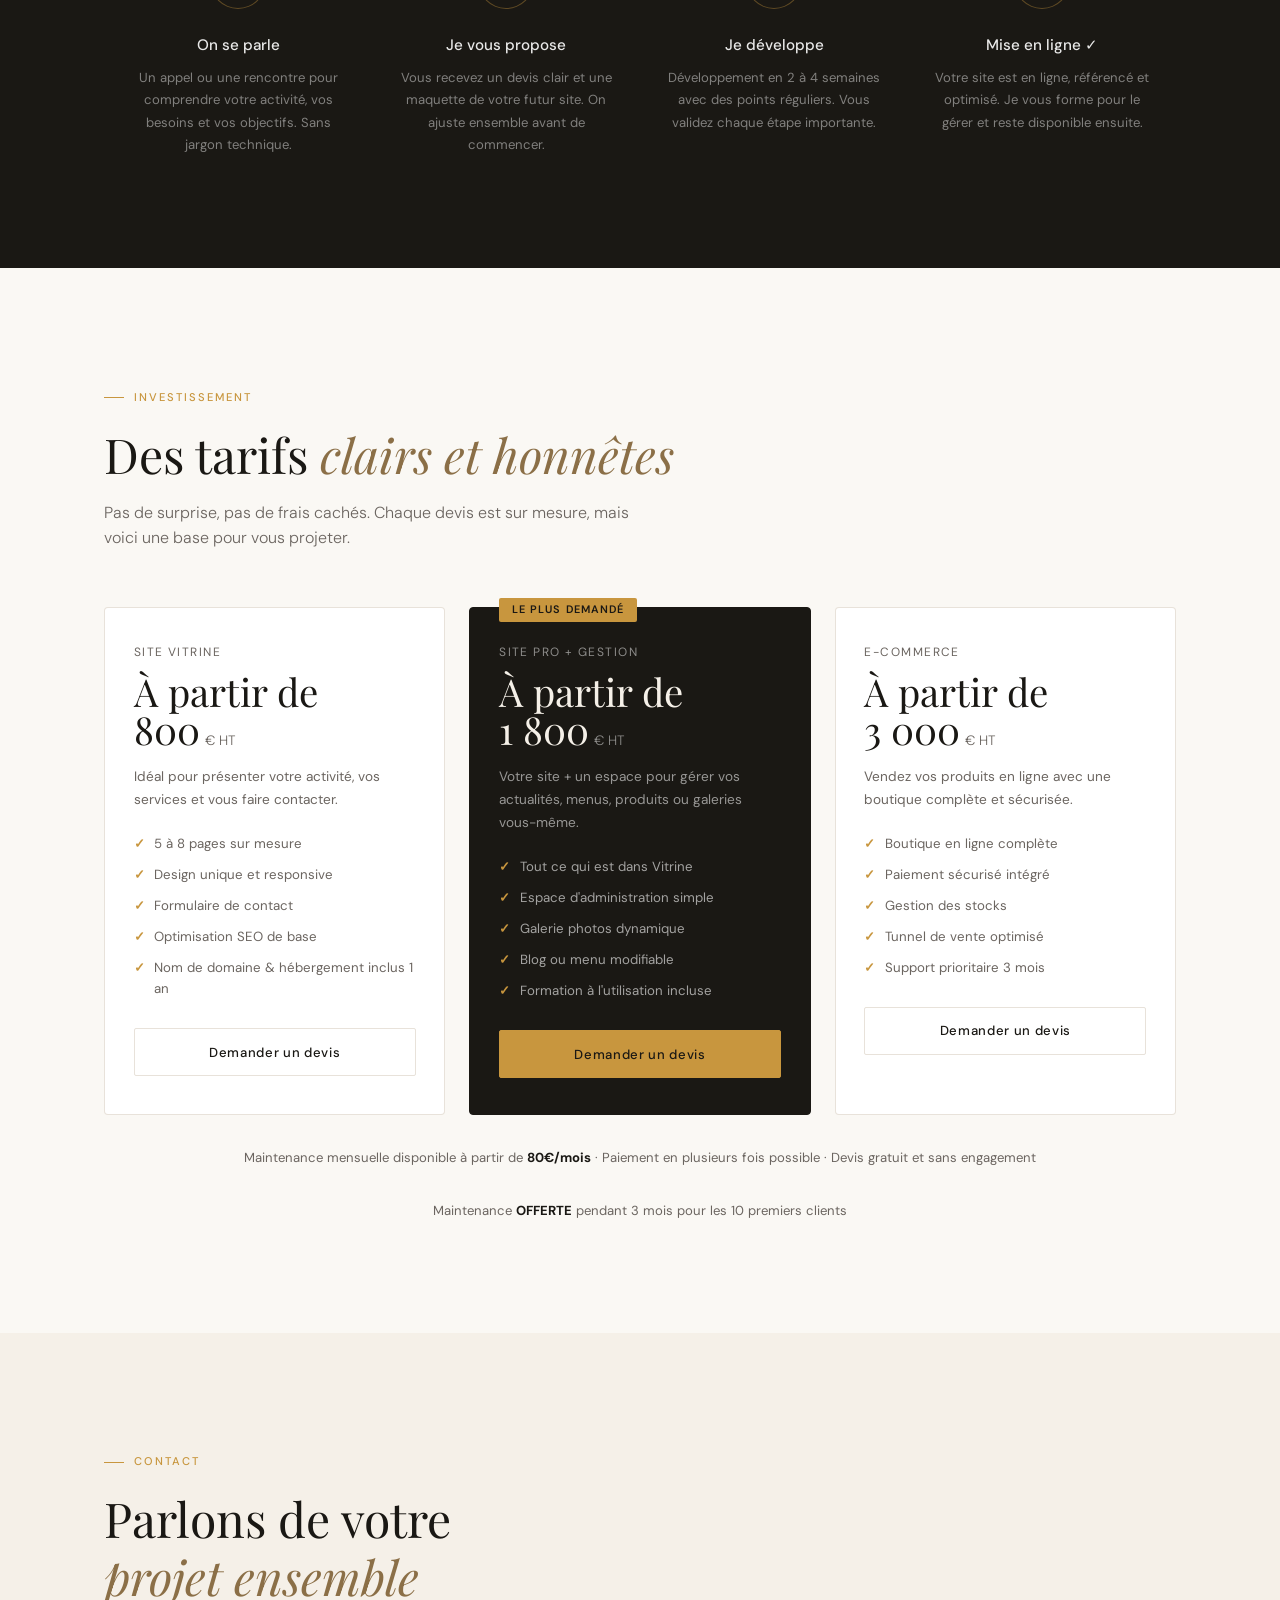
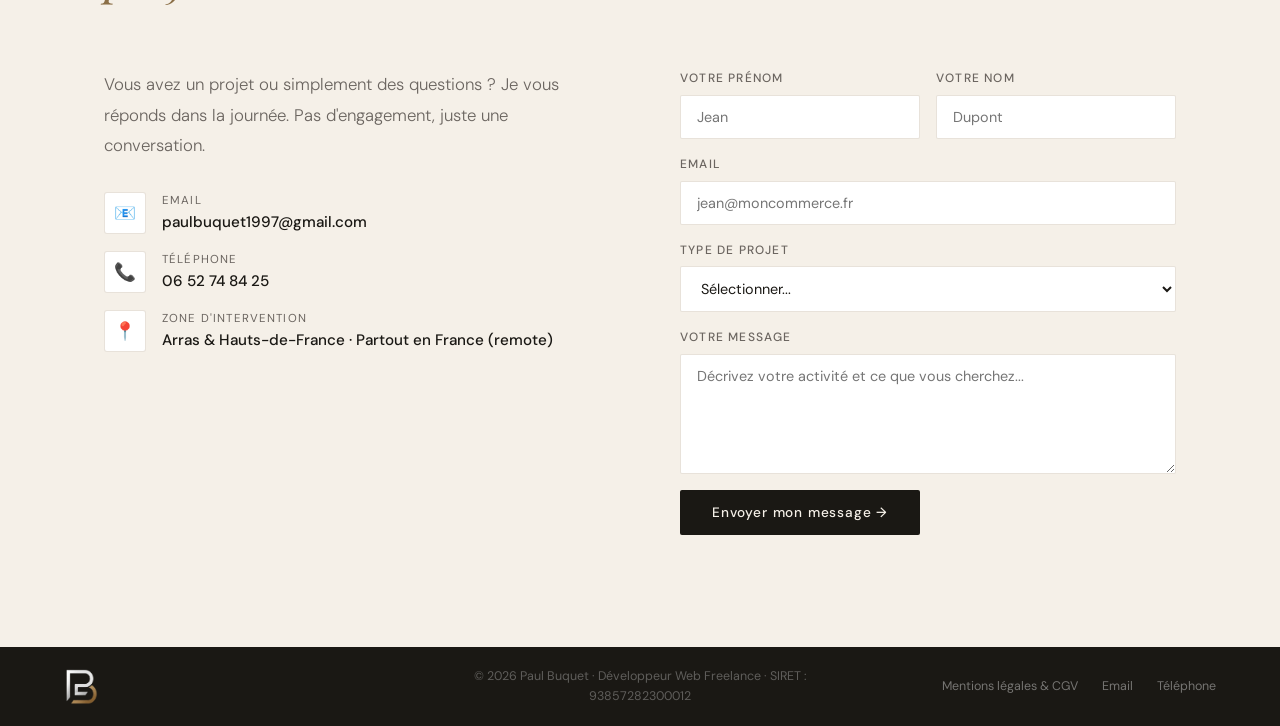
==== commit 0d140ddb: "SEO changes" ====
--- a/index.html
+++ b/index.html
@@ -3,10 +3,46 @@
 <head>
   <meta charset="UTF-8" />
   <meta name="viewport" content="width=device-width, initial-scale=1.0" />
-  <title>Paul Buquet — Développeur Web Freelance</title>
+  <meta name="description" content="Développeur web freelance à Arras. 
+  Je crée des sites vitrines et boutiques en ligne pour artisans et commerces 
+  des Hauts-de-France. Devis gratuit sous 24h.">
+
+  <meta property="og:title" content="Développeur Web Freelance Arras | Paul Buquet">
+  <meta property="og:description" content="Sites web modernes pour artisans et commerces.">
+  <meta property="og:type" content="website">
+  <meta property="og:url" content="https://paulbuquet.fr">
+  <meta property="og:locale" content="fr_FR">
+
+  <title>Développeur Web Freelance Arras | Paul Buquet</title>
+
+
   <link rel="preconnect" href="https://fonts.googleapis.com" />
   <link rel="preconnect" href="https://fonts.gstatic.com" crossorigin />
+  <link rel="canonical" href="https://paulbuquet.fr" />
   <link href="https://fonts.googleapis.com/css2?family=Playfair+Display:ital,wght@0,400;0,700;1,400&family=DM+Sans:wght@300;400;500&display=swap" rel="stylesheet" />
+
+  <script type="application/ld+json">
+  {
+    "@context": "https://schema.org",
+    "@type": "LocalBusiness",
+    "name": "Paul Buquet — Développeur Web Freelance",
+    "description": "Création de sites web pour artisans et commerçants",
+    "url": "https://paulbuquet.fr",
+    "telephone": "+33652748425",
+    "email": "paulbuquet1997@gmail.com",
+    "address": {
+      "@type": "PostalAddress",
+      "streetAddress": "102 rue de Barly",
+      "addressLocality": "Avesnes-le-Comte",
+      "postalCode": "62810",
+      "addressRegion": "Hauts-de-France",
+      "addressCountry": "FR"
+    },
+    "areaServed": ["Arras", "Hauts-de-France", "France"],
+    "priceRange": "€€",
+    "sameAs": []
+  }
+  </script>
   <style>
     *, *::before, *::after { box-sizing: border-box; margin: 0; padding: 0; }
 
@@ -618,7 +654,7 @@
   <!-- NAV -->
   <nav id="navbar">
     <a href="#hero" class="nav-logo">
-      <img src="logoo.png" alt="Paul Buquet" />
+      <img src="logoo.png" alt="Paul Buquet développeur web freelance Arras" />
     </a>
     <ul class="nav-links">
       <li><a href="#pourquoi">À propos</a></li>
@@ -688,7 +724,7 @@
       <div class="why-grid">
         <div class="why-text reveal">
           <p>
-            Je m'appelle <strong>Paul Buquet</strong>, développeur web basé dans les <strong>Hauts-de-France</strong>. Avec plus de 8 ans d'expérience sur des projets d'envergure nationale — dont des plateformes e-commerce pour le groupe Leclerc et des réseaux de pharmacies — je mets aujourd'hui mes compétences au service des <strong>artisans et commerçants</strong> de la région.
+            Je m'appelle <strong>Paul Buquet</strong>, développeur web. Avec plus de 8 ans d'expérience sur des projets d'envergure nationale — dont des plateformes e-commerce pour le groupe Leclerc et des réseaux de pharmacies — je mets aujourd'hui mes compétences au service des <strong>artisans et commerçants</strong>.
           </p>
           <p>
             Vous avez besoin d'un site qui <strong>vous ressemble</strong>, que vos clients trouvent facilement, et qui vous rapporte de vrais contacts. Pas d'un énième template générique livré par une agence qui ne vous rappellera plus après la signature.
@@ -713,13 +749,6 @@
             <div>
               <div class="why-card-title">Livraison rapide et efficace</div>
               <div class="why-card-desc">Un site vitrine livré en 2 à 4 semaines. Je respecte les délais, c'est ma réputation qui est en jeu.</div>
-            </div>
-          </div>
-          <div class="why-card">
-            <div class="why-icon">📍</div>
-            <div>
-              <div class="why-card-title">Ancré dans les Hauts-de-France</div>
-              <div class="why-card-desc">Je connais le tissu local. On peut se voir en personne, je comprends vos enjeux de proximité.</div>
             </div>
           </div>
           <div class="why-card">
@@ -859,7 +888,7 @@
         </div>
         <div class="tarif-card reveal">
           <div class="tarif-title">E-commerce</div>
-          <div class="tarif-price">À partir de<br>2 500<span class="tarif-unit">€ HT</span></div>
+          <div class="tarif-price">À partir de<br>3 000<span class="tarif-unit">€ HT</span></div>
           <div class="tarif-desc">Vendez vos produits en ligne avec une boutique complète et sécurisée.</div>
           <ul class="tarif-features">
             <li>Boutique en ligne complète</li>
@@ -955,6 +984,7 @@
     </div>
     <div class="footer-copy">© 2026 Paul Buquet · Développeur Web Freelance · SIRET : 93857282300012</div>
     <div class="footer-links">
+      <a href="mentions-legales.html">Mentions légales & CGV</a>
       <a href="mailto:paulbuquet1997@gmail.com">Email</a>
       <a href="tel:0652748425">Téléphone</a>
     </div>
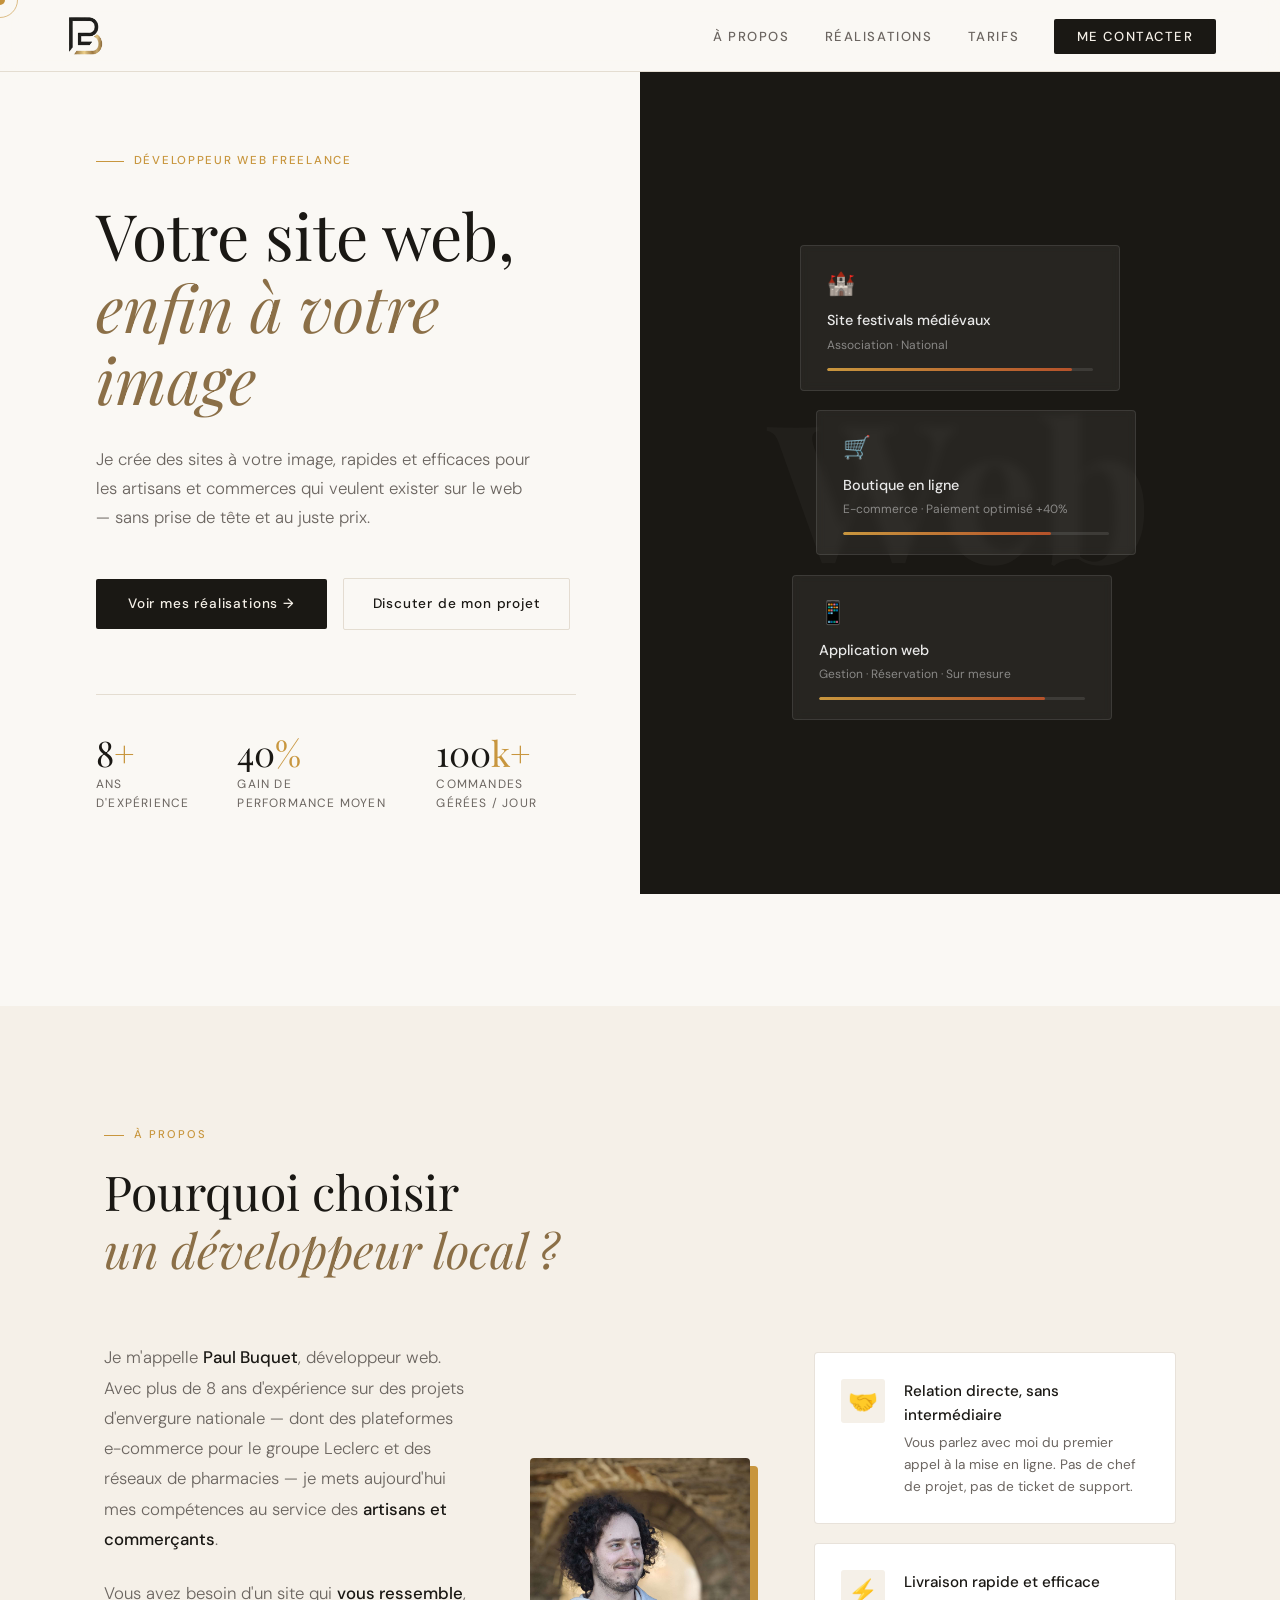
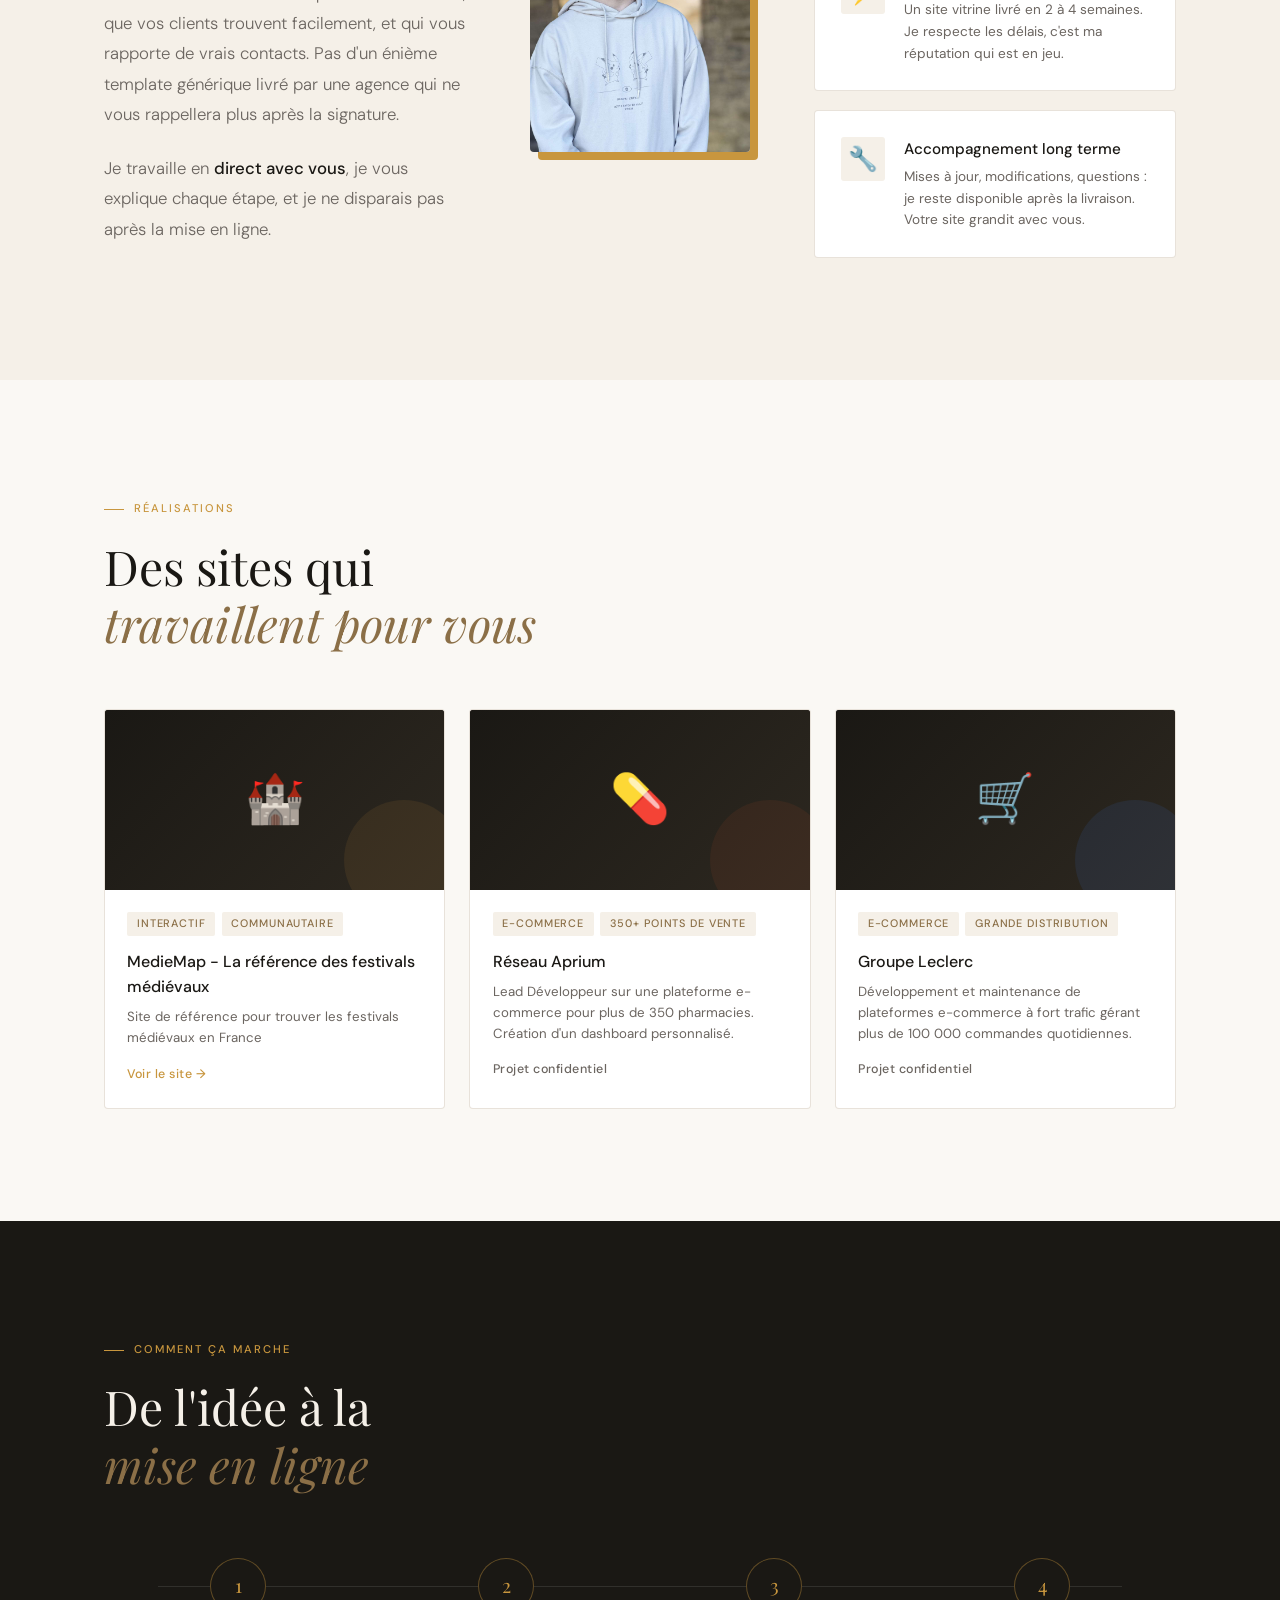
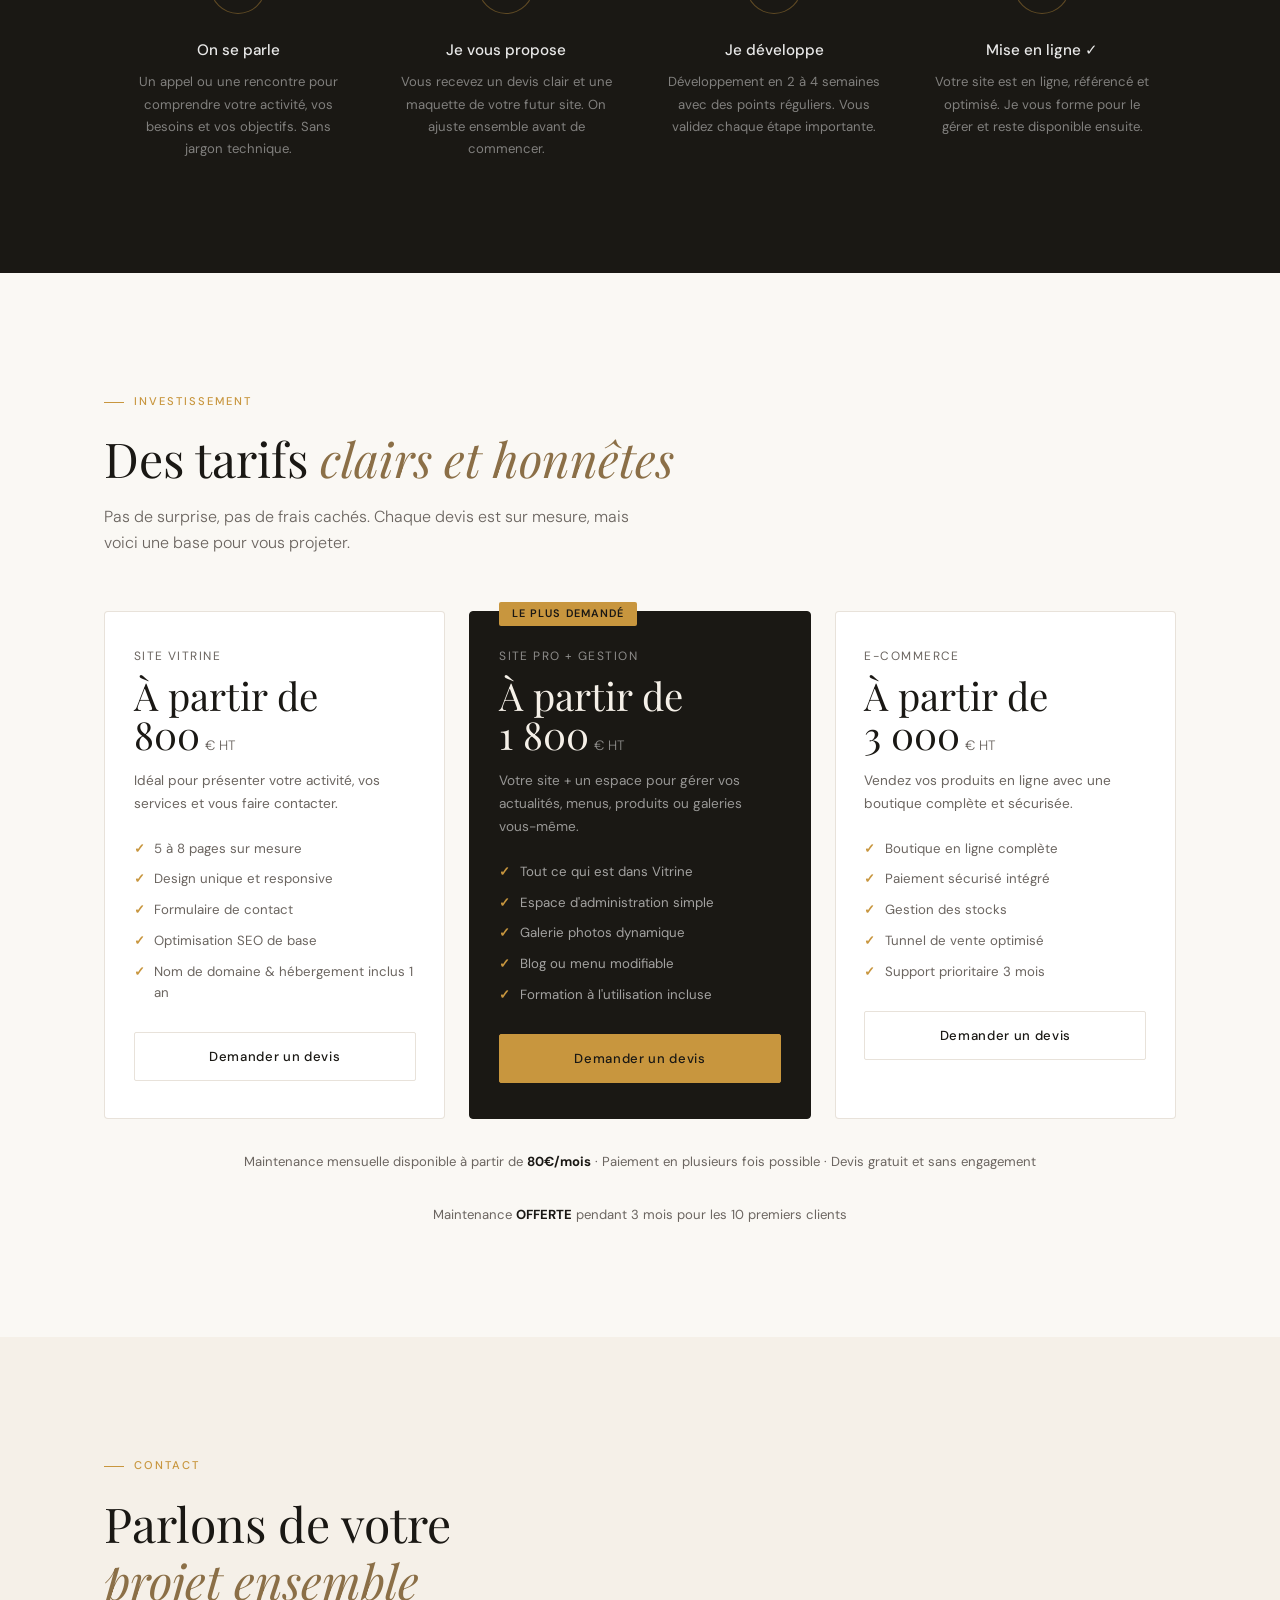
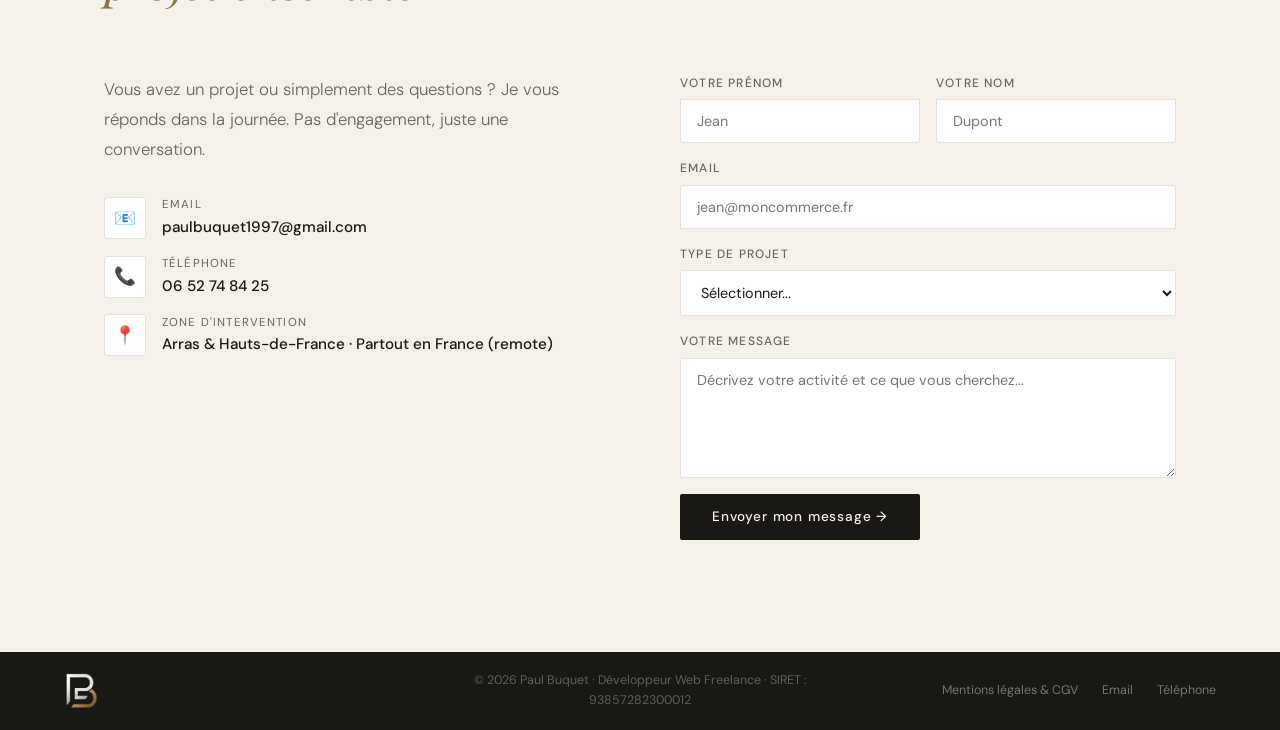
==== commit 83660411: "change site vitrine" ====
--- a/index.html
+++ b/index.html
@@ -695,9 +695,9 @@
       <div class="hero-bg-text">Web</div>
       <div class="hero-card-grid">
         <div class="showcase-card">
-          <div class="sc-icon">🏪</div>
-          <div class="sc-title">Site vitrine artisan</div>
-          <div class="sc-desc">Traiteur · Arras · Hauts-de-France</div>
+          <div class="sc-icon">🏰</div>
+          <div class="sc-title">Site festivals médiévaux</div>
+          <div class="sc-desc">Association · National</div>
           <div class="sc-bar"><div class="sc-bar-fill" style="width:92%"></div></div>
         </div>
         <div class="showcase-card">
@@ -776,16 +776,16 @@
         <div class="project-card reveal">
           <div class="project-img">
             <div class="project-img-accent"></div>
-            <span>🍽️</span>
+            <span>🏰</span>
           </div>
           <div class="project-body">
             <div class="project-tags">
-              <span class="tag">Vitrine</span>
-              <span class="tag">Artisan</span>
-            </div>
-            <div class="project-title">Michel Sauvage — Chef Traiteur</div>
-            <div class="project-desc">Site vitrine avec navigation multipage, menu hebdomadaire et prise de contact. Design élégant au service d'un artisan local.</div>
-            <a href="https://michelsauvage.vercel.app/" target="_blank" class="project-link">Voir le site →</a>
+              <span class="tag">Interactif</span>
+              <span class="tag">Communautaire</span>
+            </div>
+            <div class="project-title">MedieMap - La référence des festivals médiévaux</div>
+            <div class="project-desc">Site de référence pour trouver les festivals médiévaux en France</div>
+            <a href="https://mediemap.vercel.app/" target="_blank" class="project-link">Voir le site →</a>
           </div>
         </div>
         <div class="project-card reveal">
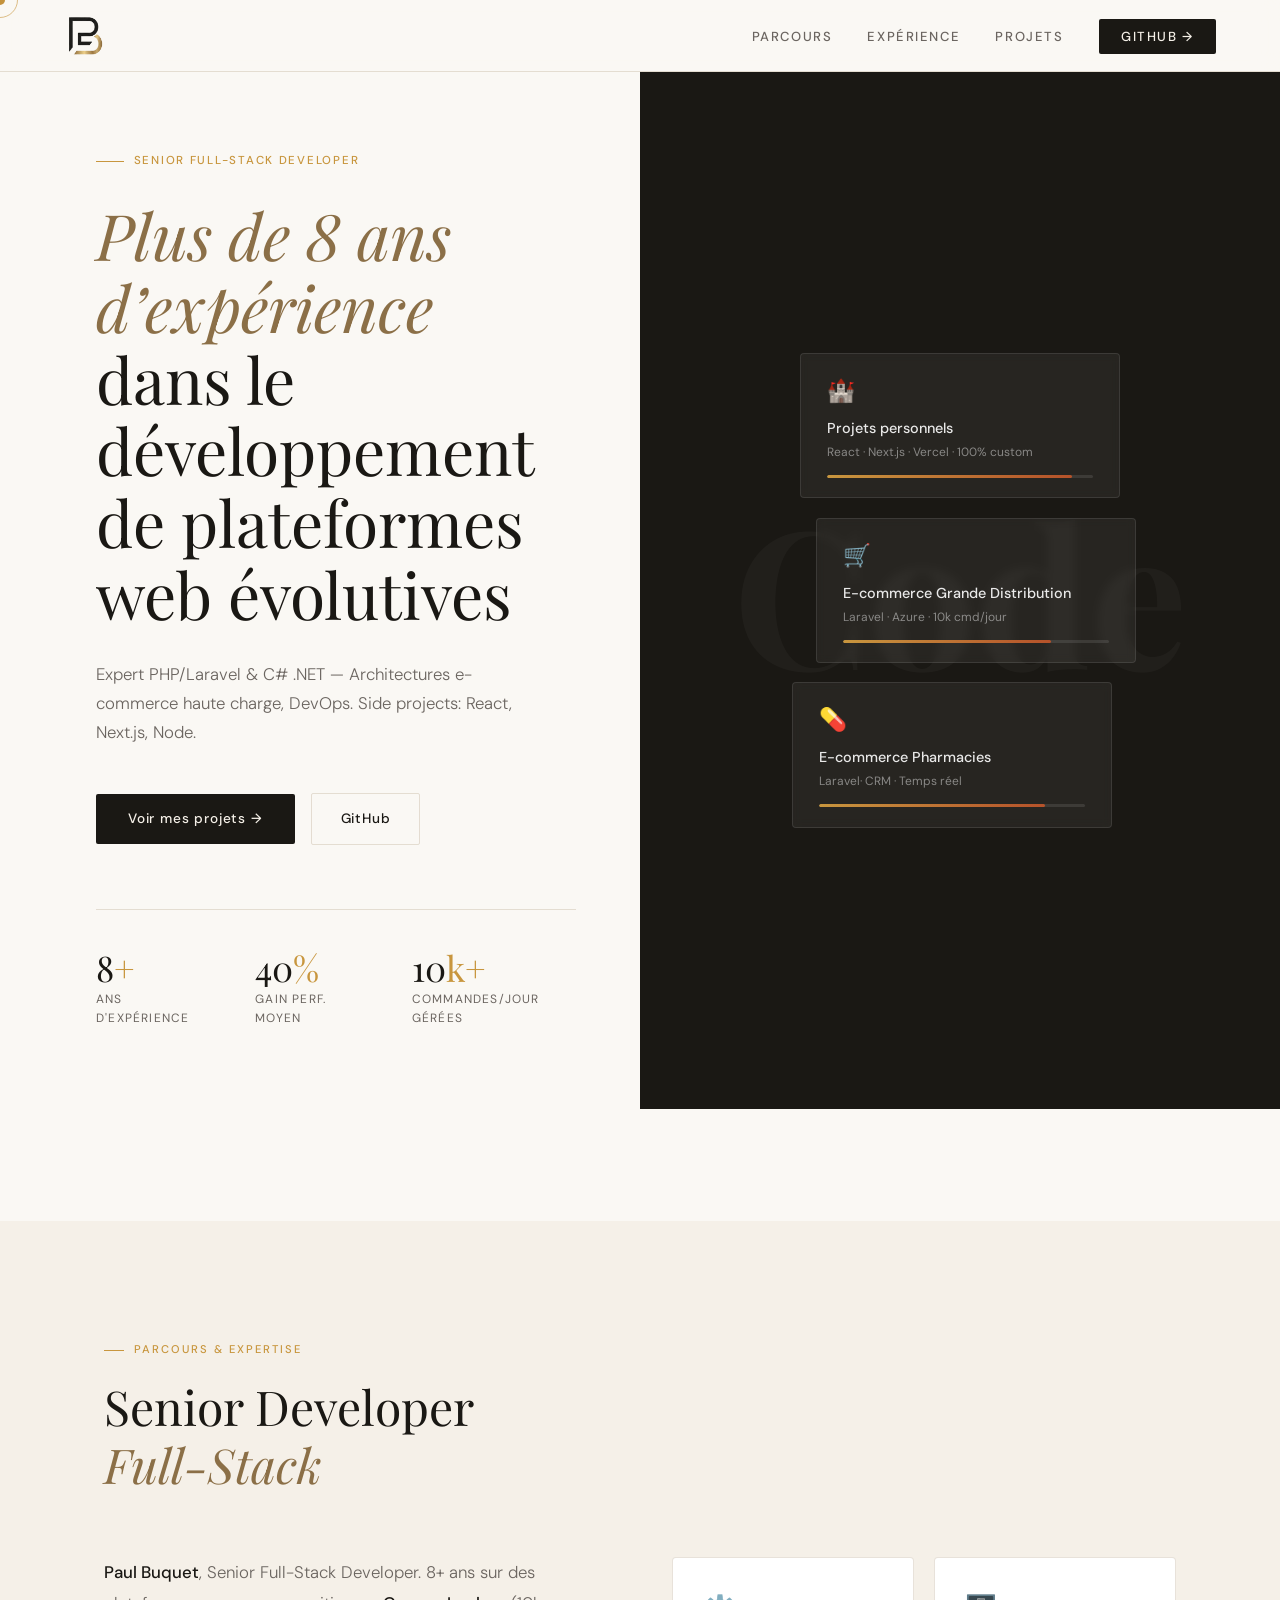
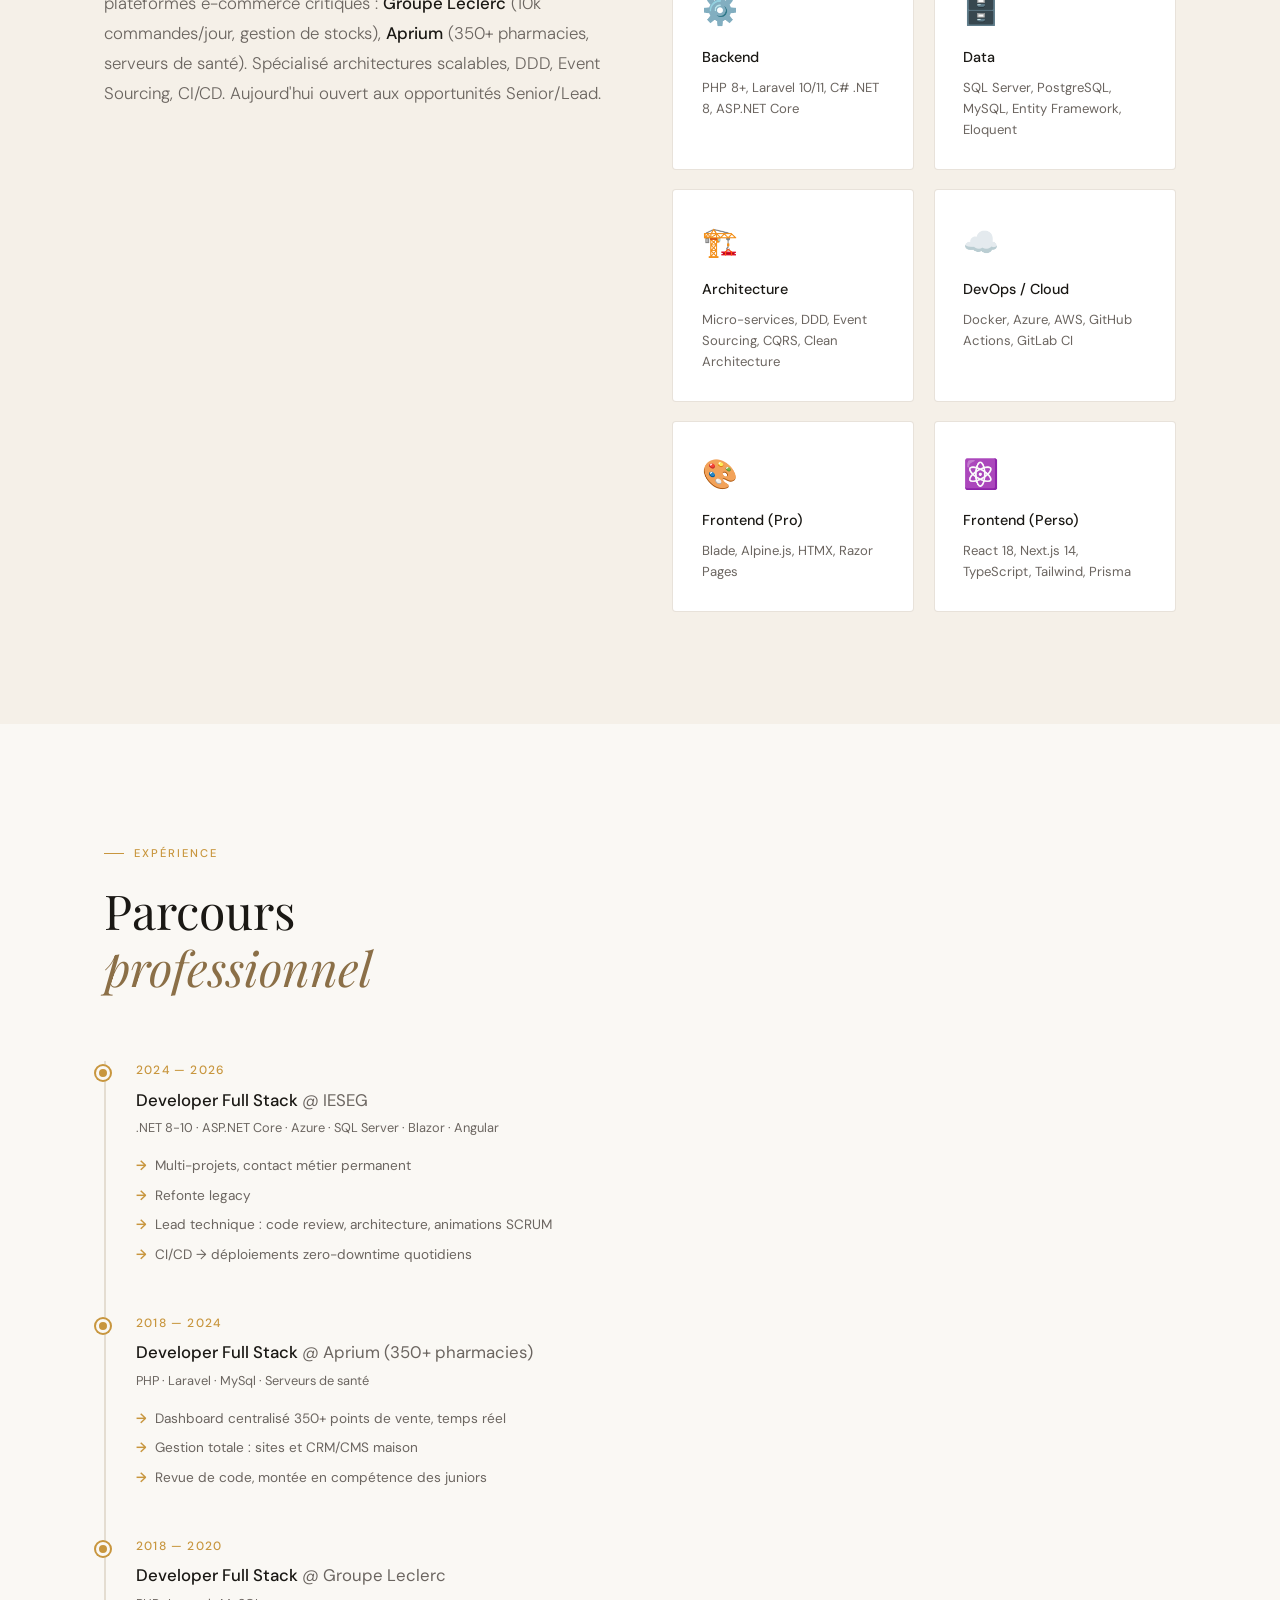
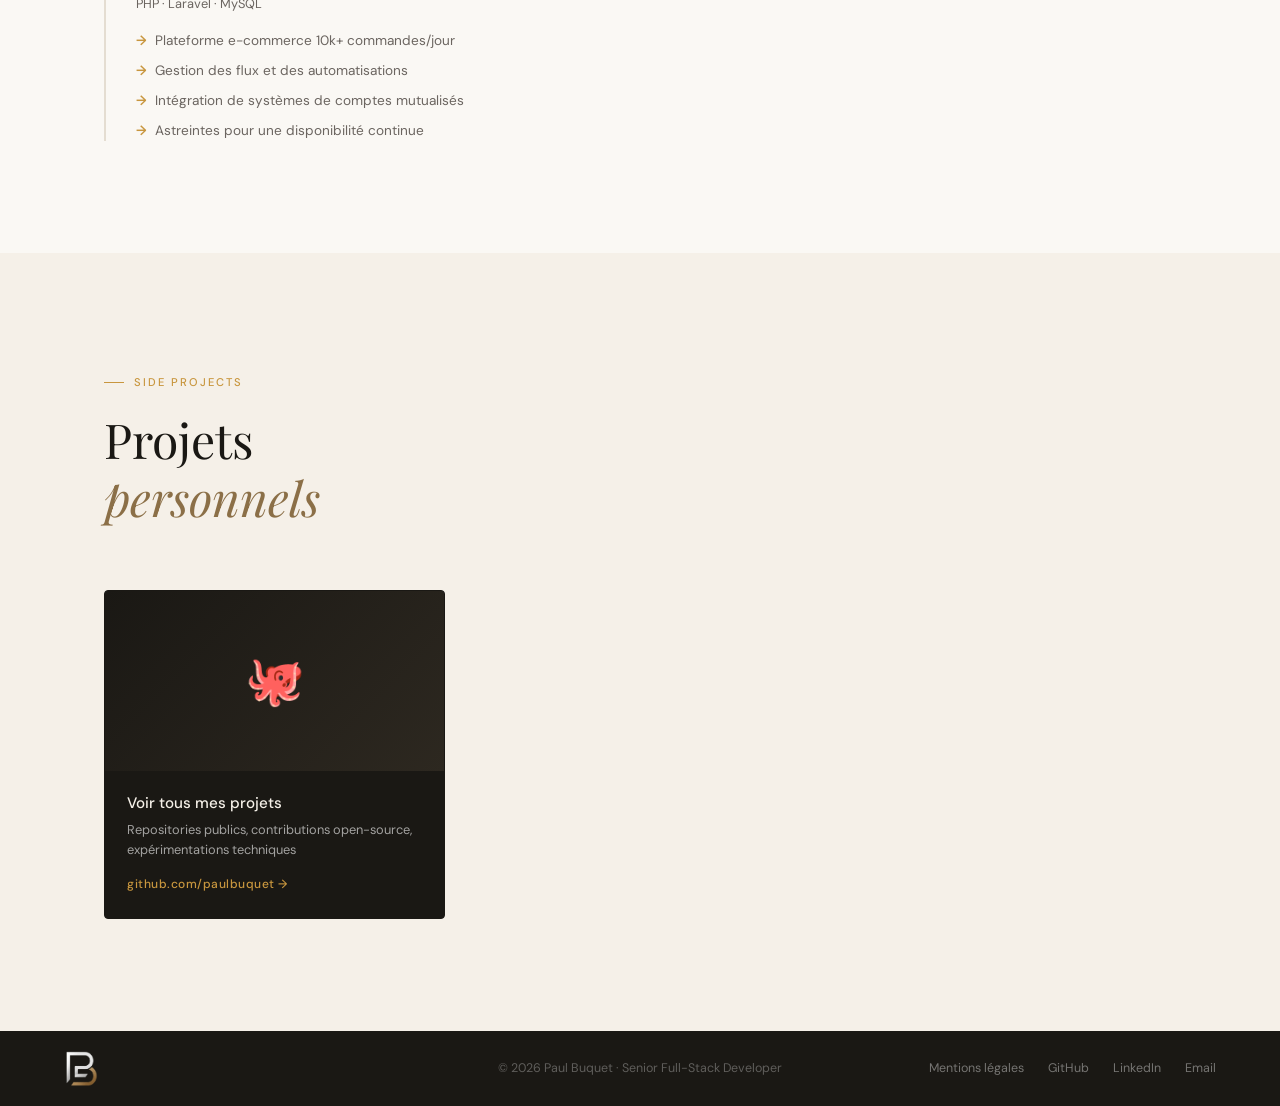
==== commit bee49bc2: "big changes to focus on portfolio" ====
--- a/index.html
+++ b/index.html
@@ -3,17 +3,15 @@
 <head>
   <meta charset="UTF-8" />
   <meta name="viewport" content="width=device-width, initial-scale=1.0" />
-  <meta name="description" content="Développeur web freelance à Arras. 
-  Je crée des sites vitrines et boutiques en ligne pour artisans et commerces 
-  des Hauts-de-France. Devis gratuit sous 24h.">
-
-  <meta property="og:title" content="Développeur Web Freelance Arras | Paul Buquet">
-  <meta property="og:description" content="Sites web modernes pour artisans et commerces.">
+  <meta name="description" content="Senior Full-Stack Developer • 8+ ans • PHP/Laravel, C#/.NET • E-commerce 10k+ cmd/jour • React/Next.js">
+
+  <meta property="og:title" content="Paul Buquet — Senior Full-Stack Developer">
+  <meta property="og:description" content="Building scalable web platforms. Ex-Leclerc, Ex-Aprium. PHP, .NET, React, Cloud.">
   <meta property="og:type" content="website">
   <meta property="og:url" content="https://paulbuquet.fr">
   <meta property="og:locale" content="fr_FR">
 
-  <title>Développeur Web Freelance Arras | Paul Buquet</title>
+  <title>Paul Buquet — Senior Full-Stack Developer</title>
 
 
   <link rel="preconnect" href="https://fonts.googleapis.com" />
@@ -24,23 +22,24 @@
   <script type="application/ld+json">
   {
     "@context": "https://schema.org",
-    "@type": "LocalBusiness",
-    "name": "Paul Buquet — Développeur Web Freelance",
-    "description": "Création de sites web pour artisans et commerçants",
+    "@type": "Person",
+    "name": "Paul Buquet",
+    "jobTitle": "Senior Full-Stack Developer",
+    "description": "Senior Full-Stack Developer with 8+ years experience building scalable e-commerce platforms (Leclerc, Aprium). Expert in PHP/Laravel, C#/.NET and modern React/Next.js.",
     "url": "https://paulbuquet.fr",
-    "telephone": "+33652748425",
     "email": "paulbuquet1997@gmail.com",
-    "address": {
-      "@type": "PostalAddress",
-      "streetAddress": "102 rue de Barly",
-      "addressLocality": "Avesnes-le-Comte",
-      "postalCode": "62810",
-      "addressRegion": "Hauts-de-France",
-      "addressCountry": "FR"
-    },
-    "areaServed": ["Arras", "Hauts-de-France", "France"],
-    "priceRange": "€€",
-    "sameAs": []
+    "sameAs": [
+      "https://github.com/paulbuquet",
+      "https://linkedin.com/in/paulbuquet"
+    ],
+    "knowsAbout": [
+      "PHP", "Laravel", "C#", ".NET", "ASP.NET Core",
+      "SQL Server", "PostgreSQL", "MySQL",
+      "Docker", "Azure", "AWS",
+      "DDD", "Event Sourcing", "CQRS",
+      "React", "Next.js", "TypeScript", "Tailwind CSS",
+      "CI/CD", "GitHub Actions", "GitLab CI"
+    ]
   }
   </script>
   <style>
@@ -311,58 +310,120 @@
     }
     h2 em { font-style: italic; color: var(--brown); }
 
-    /* ── POURQUOI ── */
-    #pourquoi { background: var(--cream); }
-    .why-grid {
+    /* ── PARCOURS & EXPERTISE ── */
+    #parcours { background: var(--cream); }
+    .parcours-grid {
       display: grid;
-      grid-template-columns: 1fr auto 1fr;
+      grid-template-columns: 1fr 1fr;
       gap: 4rem;
-      align-items: center;
+      align-items: start;
       margin-top: 4rem;
     }
-    .why-photo { width: 220px; }
-    .why-photo img {
-      width: 100%;
-      aspect-ratio: 3/4;
-      object-fit: cover;
-      border-radius: 4px;
-      display: block;
-      box-shadow: 8px 8px 0 var(--gold);
-    }
-    .why-text p { color: var(--mid); font-size: 1.05rem; font-weight: 300; line-height: 1.8; margin-bottom: 1.5rem; }
-    .why-text strong { color: var(--dark); font-weight: 500; }
-    .why-cards { display: flex; flex-direction: column; gap: 1.2rem; }
-    .why-card {
+    .parcours-bio p {
+      color: var(--mid);
+      font-size: 1.05rem;
+      font-weight: 300;
+      line-height: 1.8;
+    }
+    .parcours-bio strong { color: var(--dark); font-weight: 500; }
+    .competences-grid {
+      display: grid;
+      grid-template-columns: repeat(2, 1fr);
+      gap: 1.2rem;
+    }
+    .competence-card {
       background: white;
       border: 1px solid var(--border);
       border-radius: 4px;
-      padding: 1.6rem;
-      display: flex; gap: 1.2rem; align-items: flex-start;
+      padding: 1.8rem;
       transition: transform 0.25s, box-shadow 0.25s;
     }
-    .why-card:hover { transform: translateX(6px); box-shadow: -4px 0 0 var(--gold); }
-    .why-icon {
-      font-size: 1.5rem;
-      flex-shrink: 0;
-      width: 44px; height: 44px;
-      background: var(--cream);
-      display: flex; align-items: center; justify-content: center;
-      border-radius: 3px;
-    }
-    .why-card-title { font-weight: 500; font-size: 0.95rem; color: var(--dark); margin-bottom: 0.3rem; }
-    .why-card-desc { font-size: 0.85rem; color: var(--mid); line-height: 1.6; }
-
-    /* ── RÉALISATIONS ── */
-    #realisations { background: var(--light); }
+    .competence-card:hover { transform: translateY(-4px); box-shadow: 0 12px 30px rgba(26,24,20,0.08); }
+    .competence-icon { font-size: 1.8rem; margin-bottom: 0.8rem; }
+    .competence-card h3 { font-size: 0.9rem; font-weight: 500; color: var(--dark); margin-bottom: 0.5rem; }
+    .competence-card p { font-size: 0.82rem; color: var(--mid); line-height: 1.6; }
+
+    /* ── EXPÉRIENCE ── */
+    #experience { background: var(--light); }
+    .timeline {
+      position: relative;
+      margin-top: 4rem;
+      padding-left: 2rem;
+    }
+    .timeline::before {
+      content: '';
+      position: absolute;
+      left: 0; top: 0; bottom: 0;
+      width: 2px;
+      background: var(--border);
+    }
+    .timeline-item {
+      position: relative;
+      padding-bottom: 3rem;
+    }
+    .timeline-item:last-child { padding-bottom: 0; }
+    .timeline-marker {
+      position: absolute;
+      left: -2.5rem;
+      top: 0.3rem;
+      width: 14px; height: 14px;
+      border-radius: 50%;
+      background: var(--gold);
+      border: 3px solid var(--light);
+      box-shadow: 0 0 0 2px var(--gold);
+    }
+    .timeline-date {
+      font-size: 0.75rem;
+      font-weight: 500;
+      text-transform: uppercase;
+      letter-spacing: 0.1em;
+      color: var(--gold);
+      margin-bottom: 0.4rem;
+    }
+    .timeline-content h3 {
+      font-size: 1.05rem;
+      font-weight: 500;
+      color: var(--dark);
+      margin-bottom: 0.3rem;
+    }
+    .timeline-content h3 span { color: var(--mid); font-weight: 400; }
+    .timeline-stack {
+      font-size: 0.8rem;
+      color: var(--mid);
+      margin-bottom: 1rem;
+      font-weight: 400;
+    }
+    .timeline-achievements {
+      list-style: none;
+      display: flex;
+      flex-direction: column;
+      gap: 0.5rem;
+    }
+    .timeline-achievements li {
+      font-size: 0.85rem;
+      color: var(--mid);
+      line-height: 1.6;
+      padding-left: 1.2rem;
+      position: relative;
+    }
+    .timeline-achievements li::before {
+      content: '→';
+      position: absolute;
+      left: 0;
+      color: var(--gold);
+      font-weight: 600;
+    }
+
+    /* ── PROJETS CLÉS ── */
+    #projets-cles { background: var(--light); }
     .projects-header { display: flex; align-items: flex-end; justify-content: space-between; margin-bottom: 3.5rem; flex-wrap: wrap; gap: 1rem; }
-    .projects-grid { display: grid; grid-template-columns: repeat(3, 1fr); gap: 1.5rem; }
+    .projects-grid { display: grid; grid-template-columns: repeat(3, 1fr); gap: 1.5rem; margin-top: 4rem;}
     .project-card {
       background: white;
       border: 1px solid var(--border);
       border-radius: 4px;
       overflow: hidden;
       transition: transform 0.3s, box-shadow 0.3s;
-      cursor: pointer;
     }
     .project-card:hover { transform: translateY(-6px); box-shadow: 0 20px 50px rgba(26,24,20,0.08); }
     .project-img {
@@ -389,175 +450,60 @@
       z-index: 0;
     }
     .project-body { padding: 1.4rem; }
-    .project-tags { display: flex; gap: 0.4rem; flex-wrap: wrap; margin-bottom: 0.8rem; }
+    .project-tags { display: flex; gap: 0.4rem; flex-wrap: wrap; margin-bottom: 0.6rem; }
     .tag {
-      font-size: 0.68rem;
+      font-size: 0.65rem;
       font-weight: 500;
       text-transform: uppercase;
       letter-spacing: 0.08em;
-      padding: 0.2rem 0.6rem;
+      padding: 0.2rem 0.5rem;
       border-radius: 2px;
       background: var(--cream);
       color: var(--brown);
     }
-    .project-title { font-size: 1rem; font-weight: 500; color: var(--dark); margin-bottom: 0.4rem; }
-    .project-desc { font-size: 0.83rem; color: var(--mid); line-height: 1.6; }
+    .project-title { font-size: 0.95rem; font-weight: 500; color: var(--dark); margin-bottom: 0.4rem; line-height: 1.3; }
+    .project-desc { font-size: 0.8rem; color: var(--mid); line-height: 1.6; margin-bottom: 0.6rem; }
+    .project-stack {
+      display: flex; gap: 0.3rem; flex-wrap: wrap; margin-bottom: 0.6rem;
+    }
+    .project-metrics {
+      display: flex; gap: 0.8rem; flex-wrap: wrap; margin-bottom: 0.8rem;
+      font-size: 0.7rem;
+      color: var(--gold);
+      font-weight: 500;
+    }
     .project-link {
       display: inline-flex; align-items: center; gap: 0.3rem;
-      font-size: 0.78rem;
+      font-size: 0.75rem;
       font-weight: 500;
       color: var(--gold);
       text-decoration: none;
-      margin-top: 1rem;
       letter-spacing: 0.04em;
       transition: gap 0.2s;
     }
-    .project-link:hover { gap: 0.6rem; }
-
-    /* ── PROCESSUS ── */
-    #processus { background: var(--dark); }
-    #processus .section-label { color: var(--gold); }
-    #processus h2 { color: var(--cream); }
-    .process-steps {
-      display: grid;
-      grid-template-columns: repeat(4, 1fr);
-      margin-top: 4rem;
-      position: relative;
-    }
-    .process-steps::before {
-      content: '';
-      position: absolute;
-      top: 28px; left: 5%; right: 5%;
-      height: 1px;
-      background: rgba(255,255,255,0.1);
-    }
-    .process-step { padding: 0 1.5rem; text-align: center; }
-    .step-num {
-      width: 56px; height: 56px;
-      border-radius: 50%;
+    .project-link:hover { gap: 0.5rem; }
+
+    /* ── PROJETS PERSOS ── */
+    #projets-persos { background: var(--cream); }
+    .project-card.personal .project-img { background: transparent; }
+    .project-card.personal .project-img::before { display: none; }
+    .project-card.personal .project-img-accent { display: none; }
+    .project-card.github-card {
+      text-decoration: none;
+      color: inherit;
       background: var(--dark);
-      border: 1px solid rgba(200,150,62,0.4);
-      display: flex; align-items: center; justify-content: center;
-      font-family: var(--serif);
-      font-size: 1.2rem;
-      color: var(--gold);
-      margin: 0 auto 1.5rem;
-      position: relative;
-      z-index: 2;
-    }
-    .step-title { font-size: 0.95rem; font-weight: 500; color: rgba(255,255,255,0.9); margin-bottom: 0.6rem; }
-    .step-desc { font-size: 0.82rem; color: rgba(255,255,255,0.45); line-height: 1.7; }
-
-    /* ── TARIFS ── */
-    #tarifs { background: var(--light); }
-    .tarifs-intro { color: var(--mid); font-weight: 300; font-size: 1rem; margin-top: 1rem; max-width: 560px; }
-    .tarifs-grid { display: grid; grid-template-columns: repeat(3, 1fr); gap: 1.5rem; margin-top: 3.5rem; }
-    .tarif-card {
-      background: white;
-      border: 1px solid var(--border);
-      border-radius: 4px;
-      padding: 2.2rem 1.8rem;
-      position: relative;
-      transition: transform 0.25s, box-shadow 0.25s;
-    }
-    .tarif-card:hover { transform: translateY(-5px); box-shadow: 0 20px 50px rgba(26,24,20,0.07); }
-    .tarif-card.featured { background: var(--dark); border-color: var(--dark); }
-    .tarif-badge {
-      position: absolute; top: -10px; left: 1.8rem;
-      background: var(--gold);
-      color: var(--dark);
-      font-size: 0.68rem;
-      font-weight: 600;
-      text-transform: uppercase;
-      letter-spacing: 0.1em;
-      padding: 0.2rem 0.8rem;
-      border-radius: 2px;
-    }
-    .tarif-title { font-size: 0.75rem; text-transform: uppercase; letter-spacing: 0.12em; color: var(--mid); margin-bottom: 0.6rem; }
-    .tarif-card.featured .tarif-title { color: rgba(255,255,255,0.5); }
-    .tarif-price { font-family: var(--serif); font-size: 2.4rem; color: var(--dark); line-height: 1; }
-    .tarif-card.featured .tarif-price { color: var(--cream); }
-    .tarif-unit { font-size: 0.85rem; color: var(--mid); margin-left: 0.3rem; font-family: var(--sans); font-weight: 300; }
-    .tarif-card.featured .tarif-unit { color: rgba(255,255,255,0.5); }
-    .tarif-desc { font-size: 0.85rem; color: var(--mid); margin: 1rem 0 1.4rem; line-height: 1.7; }
-    .tarif-card.featured .tarif-desc { color: rgba(255,255,255,0.55); }
-    .tarif-features { list-style: none; display: flex; flex-direction: column; gap: 0.6rem; }
-    .tarif-features li { font-size: 0.83rem; color: var(--mid); display: flex; gap: 0.6rem; align-items: flex-start; }
-    .tarif-card.featured .tarif-features li { color: rgba(255,255,255,0.6); }
-    .tarif-features li::before { content: '✓'; color: var(--gold); flex-shrink: 0; font-weight: 600; }
-    .tarif-cta {
-      display: block;
-      text-align: center;
-      margin-top: 1.8rem;
-      padding: 0.8rem;
-      border: 1.5px solid var(--border);
-      border-radius: 2px;
-      text-decoration: none;
-      font-size: 0.82rem;
-      font-weight: 500;
-      color: var(--dark);
-      letter-spacing: 0.05em;
-      transition: border-color 0.2s, color 0.2s, background 0.2s;
-    }
-    .tarif-cta:hover { border-color: var(--gold); color: var(--gold); }
-    .tarif-card.featured .tarif-cta { background: var(--gold); border-color: var(--gold); color: var(--dark); }
-    .tarif-card.featured .tarif-cta:hover { background: #d4a44a; }
-    .tarif-note { margin-top: 2rem; text-align: center; font-size: 0.82rem; color: var(--mid); }
-    .tarif-note strong { color: var(--dark); }
-
-    /* ── CONTACT ── */
-    #contact { background: var(--cream); }
-    .contact-grid { display: grid; grid-template-columns: 1fr 1fr; gap: 5rem; margin-top: 4rem; }
-    .contact-info p { font-size: 1.05rem; font-weight: 300; color: var(--mid); line-height: 1.8; margin-bottom: 2rem; }
-    .contact-items { display: flex; flex-direction: column; gap: 1rem; }
-    .contact-item { display: flex; gap: 1rem; align-items: center; }
-    .ci-icon {
-      width: 42px; height: 42px;
-      background: white;
-      border: 1px solid var(--border);
-      border-radius: 3px;
-      display: flex; align-items: center; justify-content: center;
-      font-size: 1.1rem;
-      flex-shrink: 0;
-    }
-    .ci-label { font-size: 0.72rem; text-transform: uppercase; letter-spacing: 0.1em; color: var(--mid); }
-    .ci-value { font-size: 0.95rem; color: var(--dark); font-weight: 500; }
-    .contact-form { display: flex; flex-direction: column; gap: 1rem; }
-    .form-row { display: grid; grid-template-columns: 1fr 1fr; gap: 1rem; }
-    .form-group { display: flex; flex-direction: column; gap: 0.4rem; }
-    .form-group label { font-size: 0.75rem; text-transform: uppercase; letter-spacing: 0.1em; color: var(--mid); font-weight: 500; }
-    .form-group input,
-    .form-group select,
-    .form-group textarea {
-      background: white;
-      border: 1px solid var(--border);
-      border-radius: 2px;
-      padding: 0.75rem 1rem;
-      font-family: var(--sans);
-      font-size: 0.9rem;
-      color: var(--dark);
-      outline: none;
-      transition: border-color 0.2s;
-    }
-    .form-group input:focus,
-    .form-group select:focus,
-    .form-group textarea:focus { border-color: var(--gold); }
-    .form-group textarea { min-height: 120px; resize: vertical; }
-    .form-submit {
-      background: var(--dark);
-      color: var(--cream);
-      border: none;
-      border-radius: 2px;
-      padding: 0.9rem 2rem;
-      font-family: var(--sans);
-      font-size: 0.85rem;
-      font-weight: 500;
-      letter-spacing: 0.06em;
-      cursor: pointer;
-      transition: background 0.25s;
-      align-self: flex-start;
-    }
-    .form-submit:hover { background: var(--gold); color: var(--dark); }
+      border-color: var(--dark);
+    }
+    .project-card.github-card:hover {
+      background: #1a1a1a;
+      transform: translateY(-6px);
+      box-shadow: 0 20px 50px rgba(0,0,0,0.3);
+    }
+    .project-card.github-card .project-body { color: var(--cream); }
+    .project-card.github-card .project-title { color: var(--cream); }
+    .project-card.github-card .project-desc { color: rgba(255,255,255,0.6); }
+    .project-card.github-card .project-link { color: var(--gold); }
+    .project-card.github-card .tag { background: rgba(255,255,255,0.1); color: var(--gold); }
 
     /* ── FOOTER ── */
     footer {
@@ -599,14 +545,9 @@
       #hero { grid-template-columns: 1fr; min-height: auto; }
       .hero-right { display: none; }
       .hero-left { padding: 4rem 2rem; }
-      .why-grid { grid-template-columns: 1fr; gap: 3rem; }
-      .why-photo { width: 160px; }
-      .why-photo img { margin: 0 auto; }
+      .parcours-grid { grid-template-columns: 1fr; gap: 3rem; }
+      .competences-grid { grid-template-columns: 1fr 1fr; }
       .projects-grid { grid-template-columns: 1fr 1fr; }
-      .process-steps { grid-template-columns: 1fr 1fr; gap: 2rem; }
-      .process-steps::before { display: none; }
-      .tarifs-grid { grid-template-columns: 1fr; max-width: 440px; }
-      .contact-grid { grid-template-columns: 1fr; gap: 3rem; }
       .container { padding: 0 2rem; }
     }
 
@@ -632,13 +573,14 @@
       .container { padding: 0 1.2rem; }
       h2 { font-size: 1.7rem; }
 
+      .competences-grid { grid-template-columns: 1fr; }
       .projects-grid { grid-template-columns: 1fr; }
-      .process-steps { grid-template-columns: 1fr; }
-      .form-row { grid-template-columns: 1fr; }
+      .timeline { padding-left: 1.5rem; }
+      .timeline-marker { left: -2rem; width: 12px; height: 12px; }
 
       footer { flex-direction: column; text-align: center; padding: 2rem 1.2rem; gap: 1rem; }
       .footer-logo { justify-content: center; }
-      .footer-links { justify-content: center; }
+      .footer-links { justify-content: center; flex-wrap: wrap; gap: 1rem; }
 
       /* Pas de curseur custom sur écran tactile */
       .cursor, .cursor-ring { display: none; }
@@ -654,27 +596,27 @@
   <!-- NAV -->
   <nav id="navbar">
     <a href="#hero" class="nav-logo">
-      <img src="logoo.png" alt="Paul Buquet développeur web freelance Arras" />
+      <img src="logoo.png" alt="Paul Buquet — Senior Full-Stack Developer" />
     </a>
     <ul class="nav-links">
-      <li><a href="#pourquoi">À propos</a></li>
-      <li><a href="#realisations">Réalisations</a></li>
-      <li><a href="#tarifs">Tarifs</a></li>
-      <li><a href="#contact" class="nav-cta">Me contacter</a></li>
+      <li><a href="#parcours">Parcours</a></li>
+      <li><a href="#experience">Expérience</a></li>
+      <li><a href="#projets-cles">Projets</a></li>
+      <li><a href="#projets-persos" class="nav-cta" target="_blank" rel="noopener">GitHub →</a></li>
     </ul>
   </nav>
 
   <!-- HERO -->
   <section id="hero">
     <div class="hero-left">
-      <div class="hero-tag">Développeur Web Freelance</div>
-      <h1>Votre site web,<br><em>enfin à votre image</em></h1>
+      <div class="hero-tag">Senior Full-Stack Developer</div>
+      <h1><em>Plus de 8 ans d’expérience</em><br>dans le développement de plateformes web évolutives</h1>
       <p class="hero-sub">
-        Je crée des sites à votre image, rapides et efficaces pour les artisans et commerces qui veulent exister sur le web — sans prise de tête et au juste prix.
+        Expert PHP/Laravel & C# .NET — Architectures e-commerce haute charge, DevOps. Side projects: React, Next.js, Node.
       </p>
       <div class="hero-actions">
-        <a href="#realisations" class="btn-primary">Voir mes réalisations →</a>
-        <a href="#contact" class="btn-outline">Discuter de mon projet</a>
+        <a href="#projets-cles" class="btn-primary">Voir mes projets →</a>
+        <a href="https://github.com/paulbuquet" target="_blank" rel="noopener" class="btn-outline">GitHub</a>
       </div>
       <div class="hero-stats">
         <div class="stat-item">
@@ -683,296 +625,151 @@
         </div>
         <div class="stat-item">
           <div class="stat-num">40<span>%</span></div>
-          <div class="stat-label">Gain de performance moyen</div>
+          <div class="stat-label">Gain perf. moyen</div>
         </div>
         <div class="stat-item">
-          <div class="stat-num">100<span>k+</span></div>
-          <div class="stat-label">Commandes gérées / jour</div>
+          <div class="stat-num">10<span>k+</span></div>
+          <div class="stat-label">Commandes/jour gérées</div>
         </div>
       </div>
     </div>
     <div class="hero-right">
-      <div class="hero-bg-text">Web</div>
+      <div class="hero-bg-text">Code</div>
       <div class="hero-card-grid">
         <div class="showcase-card">
           <div class="sc-icon">🏰</div>
-          <div class="sc-title">Site festivals médiévaux</div>
-          <div class="sc-desc">Association · National</div>
+          <div class="sc-title">Projets personnels</div>
+          <div class="sc-desc">React · Next.js · Vercel · 100% custom</div>
           <div class="sc-bar"><div class="sc-bar-fill" style="width:92%"></div></div>
         </div>
         <div class="showcase-card">
           <div class="sc-icon">🛒</div>
-          <div class="sc-title">Boutique en ligne</div>
-          <div class="sc-desc">E-commerce · Paiement optimisé +40%</div>
+          <div class="sc-title">E-commerce Grande Distribution</div>
+          <div class="sc-desc">Laravel · Azure · 10k cmd/jour</div>
           <div class="sc-bar"><div class="sc-bar-fill" style="width:78%"></div></div>
         </div>
         <div class="showcase-card">
-          <div class="sc-icon">📱</div>
-          <div class="sc-title">Application web</div>
-          <div class="sc-desc">Gestion · Réservation · Sur mesure</div>
+          <div class="sc-icon">💊</div>
+          <div class="sc-title">E-commerce Pharmacies</div>
+          <div class="sc-desc">Laravel· CRM · Temps réel</div>
           <div class="sc-bar"><div class="sc-bar-fill" style="width:85%"></div></div>
         </div>
       </div>
     </div>
   </section>
 
-  <!-- À PROPOS -->
-  <section id="pourquoi">
+  <!-- PARCOURS & EXPERTISE -->
+  <section id="parcours">
     <div class="container">
-      <div class="section-label">À propos</div>
-      <h2>Pourquoi choisir<br><em>un développeur local ?</em></h2>
-      <div class="why-grid">
-        <div class="why-text reveal">
+      <div class="section-label">Parcours & Expertise</div>
+      <h2>Senior Developer<br><em>Full-Stack</em></h2>
+      <div class="parcours-grid">
+        <div class="parcours-bio reveal">
           <p>
-            Je m'appelle <strong>Paul Buquet</strong>, développeur web. Avec plus de 8 ans d'expérience sur des projets d'envergure nationale — dont des plateformes e-commerce pour le groupe Leclerc et des réseaux de pharmacies — je mets aujourd'hui mes compétences au service des <strong>artisans et commerçants</strong>.
-          </p>
-          <p>
-            Vous avez besoin d'un site qui <strong>vous ressemble</strong>, que vos clients trouvent facilement, et qui vous rapporte de vrais contacts. Pas d'un énième template générique livré par une agence qui ne vous rappellera plus après la signature.
-          </p>
-          <p>
-            Je travaille en <strong>direct avec vous</strong>, je vous explique chaque étape, et je ne disparais pas après la mise en ligne.
+            <strong>Paul Buquet</strong>, Senior Full-Stack Developer. 8+ ans sur des plateformes e-commerce critiques : <strong>Groupe Leclerc</strong> (10k commandes/jour, gestion de stocks), <strong>Aprium</strong> (350+ pharmacies, serveurs de santé). Spécialisé architectures scalables, DDD, Event Sourcing, CI/CD. Aujourd'hui ouvert aux opportunités Senior/Lead.
           </p>
         </div>
-        <div class="why-photo">
-          <img src="photo.jpg" alt="Paul Buquet, développeur web freelance" />
-        </div>
-        <div class="why-cards reveal">
-          <div class="why-card">
-            <div class="why-icon">🤝</div>
-            <div>
-              <div class="why-card-title">Relation directe, sans intermédiaire</div>
-              <div class="why-card-desc">Vous parlez avec moi du premier appel à la mise en ligne. Pas de chef de projet, pas de ticket de support.</div>
-            </div>
-          </div>
-          <div class="why-card">
-            <div class="why-icon">⚡</div>
-            <div>
-              <div class="why-card-title">Livraison rapide et efficace</div>
-              <div class="why-card-desc">Un site vitrine livré en 2 à 4 semaines. Je respecte les délais, c'est ma réputation qui est en jeu.</div>
-            </div>
-          </div>
-          <div class="why-card">
-            <div class="why-icon">🔧</div>
-            <div>
-              <div class="why-card-title">Accompagnement long terme</div>
-              <div class="why-card-desc">Mises à jour, modifications, questions : je reste disponible après la livraison. Votre site grandit avec vous.</div>
-            </div>
-          </div>
+        <div class="competences-grid reveal">
+          <article class="competence-card">
+            <div class="competence-icon">⚙️</div>
+            <h3>Backend</h3>
+            <p>PHP 8+, Laravel 10/11, C# .NET 8, ASP.NET Core</p>
+          </article>
+          <article class="competence-card">
+            <div class="competence-icon">🗄️</div>
+            <h3>Data</h3>
+            <p>SQL Server, PostgreSQL, MySQL, Entity Framework, Eloquent</p>
+          </article>
+          <article class="competence-card">
+            <div class="competence-icon">🏗️</div>
+            <h3>Architecture</h3>
+            <p>Micro-services, DDD, Event Sourcing, CQRS, Clean Architecture</p>
+          </article>
+          <article class="competence-card">
+            <div class="competence-icon">☁️</div>
+            <h3>DevOps / Cloud</h3>
+            <p>Docker, Azure, AWS, GitHub Actions, GitLab CI</p>
+          </article>
+          <article class="competence-card">
+            <div class="competence-icon">🎨</div>
+            <h3>Frontend (Pro)</h3>
+            <p>Blade, Alpine.js, HTMX, Razor Pages</p>
+          </article>
+          <article class="competence-card">
+            <div class="competence-icon">⚛️</div>
+            <h3>Frontend (Perso)</h3>
+            <p>React 18, Next.js 14, TypeScript, Tailwind, Prisma</p>
+          </article>
         </div>
       </div>
     </div>
-  </section>
-
-  <!-- RÉALISATIONS -->
-  <section id="realisations">
+</section>
+
+  <!-- EXPÉRIENCE PROFESSIONNELLE -->
+  <section id="experience">
     <div class="container">
-      <div class="projects-header">
-        <div>
-          <div class="section-label">Réalisations</div>
-          <h2>Des sites qui<br><em>travaillent pour vous</em></h2>
-        </div>
-      </div>
-      <div class="projects-grid">
-        <div class="project-card reveal">
-          <div class="project-img">
-            <div class="project-img-accent"></div>
-            <span>🏰</span>
+      <div class="section-label">Expérience</div>
+      <h2>Parcours<br><em>professionnel</em></h2>
+      <div class="timeline">
+        <article class="timeline-item reveal">
+          <div class="timeline-marker"></div>
+          <div class="timeline-content">
+            <div class="timeline-date">2024 — 2026</div>
+            <h3>Developer Full Stack <span>@ IESEG</span></h3>
+            <p class="timeline-stack">.NET 8-10 · ASP.NET Core · Azure · SQL Server · Blazor · Angular</p>
+            <ul class="timeline-achievements">
+              <li>Multi-projets, contact métier permanent</li>
+              <li>Refonte legacy</li>
+              <li>Lead technique : code review, architecture, animations SCRUM</li>
+              <li>CI/CD → déploiements zero-downtime quotidiens</li>
+            </ul>
           </div>
-          <div class="project-body">
-            <div class="project-tags">
-              <span class="tag">Interactif</span>
-              <span class="tag">Communautaire</span>
-            </div>
-            <div class="project-title">MedieMap - La référence des festivals médiévaux</div>
-            <div class="project-desc">Site de référence pour trouver les festivals médiévaux en France</div>
-            <a href="https://mediemap.vercel.app/" target="_blank" class="project-link">Voir le site →</a>
+        </article>
+        <article class="timeline-item reveal">
+          <div class="timeline-marker"></div>
+          <div class="timeline-content">
+            <div class="timeline-date">2018 — 2024</div>
+            <h3>Developer Full Stack <span>@ Aprium (350+ pharmacies)</span></h3>
+            <p class="timeline-stack">PHP · Laravel · MySql · Serveurs de santé</p>
+            <ul class="timeline-achievements">
+              <li>Dashboard centralisé 350+ points de vente, temps réel</li>
+              <li>Gestion totale : sites et CRM/CMS maison</li>
+              <li>Revue de code, montée en compétence des juniors</li>
+            </ul>
           </div>
-        </div>
-        <div class="project-card reveal">
-          <div class="project-img" style="background:#2a1f1a">
-            <div class="project-img-accent" style="background:var(--rust)"></div>
-            <span>💊</span>
+        </article>
+        <article class="timeline-item reveal">
+          <div class="timeline-marker"></div>
+          <div class="timeline-content">
+            <div class="timeline-date">2018 — 2020</div>
+            <h3>Developer Full Stack <span>@ Groupe Leclerc</span></h3>
+            <p class="timeline-stack">PHP · Laravel · MySQL</p>
+            <ul class="timeline-achievements">
+              <li>Plateforme e-commerce 10k+ commandes/jour</li>
+              <li>Gestion des flux et des automatisations</li>
+              <li>Intégration de systèmes de comptes mutualisés</li>
+              <li>Astreintes pour une disponibilité continue</li>
+            </ul>
           </div>
-          <div class="project-body">
-            <div class="project-tags">
-              <span class="tag">E-commerce</span>
-              <span class="tag">350+ points de vente</span>
-            </div>
-            <div class="project-title">Réseau Aprium</div>
-            <div class="project-desc">Lead Développeur sur une plateforme e-commerce pour plus de 350 pharmacies. Création d'un dashboard personnalisé.</div>
-            <span class="project-link" style="color:var(--mid);cursor:default">Projet confidentiel</span>
-          </div>
-        </div>
-        <div class="project-card reveal">
-          <div class="project-img" style="background:#1a2230">
-            <div class="project-img-accent" style="background:#3b82f6"></div>
-            <span>🛒</span>
-          </div>
-          <div class="project-body">
-            <div class="project-tags">
-              <span class="tag">E-commerce</span>
-              <span class="tag">Grande distribution</span>
-            </div>
-            <div class="project-title">Groupe Leclerc</div>
-            <div class="project-desc">Développement et maintenance de plateformes e-commerce à fort trafic gérant plus de 100 000 commandes quotidiennes.</div>
-            <span class="project-link" style="color:var(--mid);cursor:default">Projet confidentiel</span>
-          </div>
-        </div>
+        </article>
       </div>
     </div>
   </section>
 
-  <!-- PROCESSUS -->
-  <section id="processus">
+  <!-- PROJETS PERSOS -->
+  <section id="projets-persos">
     <div class="container">
-      <div class="section-label">Comment ça marche</div>
-      <h2 style="color:var(--cream)">De l'idée à la<br><em>mise en ligne</em></h2>
-      <div class="process-steps">
-        <div class="process-step reveal">
-          <div class="step-num">1</div>
-          <div class="step-title">On se parle</div>
-          <div class="step-desc">Un appel ou une rencontre pour comprendre votre activité, vos besoins et vos objectifs. Sans jargon technique.</div>
-        </div>
-        <div class="process-step reveal">
-          <div class="step-num">2</div>
-          <div class="step-title">Je vous propose</div>
-          <div class="step-desc">Vous recevez un devis clair et une maquette de votre futur site. On ajuste ensemble avant de commencer.</div>
-        </div>
-        <div class="process-step reveal">
-          <div class="step-num">3</div>
-          <div class="step-title">Je développe</div>
-          <div class="step-desc">Développement en 2 à 4 semaines avec des points réguliers. Vous validez chaque étape importante.</div>
-        </div>
-        <div class="process-step reveal">
-          <div class="step-num">4</div>
-          <div class="step-title">Mise en ligne ✓</div>
-          <div class="step-desc">Votre site est en ligne, référencé et optimisé. Je vous forme pour le gérer et reste disponible ensuite.</div>
-        </div>
-      </div>
-    </div>
-  </section>
-
-  <!-- TARIFS -->
-  <section id="tarifs">
-    <div class="container">
-      <div class="section-label">Investissement</div>
-      <h2>Des tarifs <em>clairs et honnêtes</em></h2>
-      <p class="tarifs-intro">Pas de surprise, pas de frais cachés. Chaque devis est sur mesure, mais voici une base pour vous projeter.</p>
-      <div class="tarifs-grid">
-        <div class="tarif-card reveal">
-          <div class="tarif-title">Site Vitrine</div>
-          <div class="tarif-price">À partir de<br>800<span class="tarif-unit">€ HT</span></div>
-          <div class="tarif-desc">Idéal pour présenter votre activité, vos services et vous faire contacter.</div>
-          <ul class="tarif-features">
-            <li>5 à 8 pages sur mesure</li>
-            <li>Design unique et responsive</li>
-            <li>Formulaire de contact</li>
-            <li>Optimisation SEO de base</li>
-            <li>Nom de domaine & hébergement inclus 1 an</li>
-          </ul>
-          <a href="#contact" class="tarif-cta">Demander un devis</a>
-        </div>
-        <div class="tarif-card featured reveal">
-          <div class="tarif-badge">Le plus demandé</div>
-          <div class="tarif-title">Site Pro + Gestion</div>
-          <div class="tarif-price">À partir de<br>1 800<span class="tarif-unit">€ HT</span></div>
-          <div class="tarif-desc">Votre site + un espace pour gérer vos actualités, menus, produits ou galeries vous-même.</div>
-          <ul class="tarif-features">
-            <li>Tout ce qui est dans Vitrine</li>
-            <li>Espace d'administration simple</li>
-            <li>Galerie photos dynamique</li>
-            <li>Blog ou menu modifiable</li>
-            <li>Formation à l'utilisation incluse</li>
-          </ul>
-          <a href="#contact" class="tarif-cta">Demander un devis</a>
-        </div>
-        <div class="tarif-card reveal">
-          <div class="tarif-title">E-commerce</div>
-          <div class="tarif-price">À partir de<br>3 000<span class="tarif-unit">€ HT</span></div>
-          <div class="tarif-desc">Vendez vos produits en ligne avec une boutique complète et sécurisée.</div>
-          <ul class="tarif-features">
-            <li>Boutique en ligne complète</li>
-            <li>Paiement sécurisé intégré</li>
-            <li>Gestion des stocks</li>
-            <li>Tunnel de vente optimisé</li>
-            <li>Support prioritaire 3 mois</li>
-          </ul>
-          <a href="#contact" class="tarif-cta">Demander un devis</a>
-        </div>
-      </div>
-      <p class="tarif-note reveal">Maintenance mensuelle disponible à partir de <strong>80€/mois</strong> · Paiement en plusieurs fois possible · Devis gratuit et sans engagement</p>
-      <p class="tarif-note reveal">Maintenance <strong>OFFERTE</strong> pendant 3 mois pour les 10 premiers clients</p>
-    </div>
-  </section>
-
-  <!-- CONTACT -->
-  <section id="contact">
-    <div class="container">
-      <div class="section-label">Contact</div>
-      <h2>Parlons de votre<br><em>projet ensemble</em></h2>
-      <div class="contact-grid">
-        <div class="contact-info reveal">
-          <p>Vous avez un projet ou simplement des questions ? Je vous réponds dans la journée. Pas d'engagement, juste une conversation.</p>
-          <div class="contact-items">
-            <div class="contact-item">
-              <div class="ci-icon">📧</div>
-              <div>
-                <div class="ci-label">Email</div>
-                <div class="ci-value">paulbuquet1997@gmail.com</div>
-              </div>
-            </div>
-            <div class="contact-item">
-              <div class="ci-icon">📞</div>
-              <div>
-                <div class="ci-label">Téléphone</div>
-                <div class="ci-value">06 52 74 84 25</div>
-              </div>
-            </div>
-            <div class="contact-item">
-              <div class="ci-icon">📍</div>
-              <div>
-                <div class="ci-label">Zone d'intervention</div>
-                <div class="ci-value">Arras & Hauts-de-France · Partout en France (remote)</div>
-              </div>
-            </div>
+      <div class="section-label">Side Projects</div>
+      <h2>Projets<br><em>personnels</em></h2>
+      <div class="projects-grid">
+        <a href="https://github.com/paulbuquet?tab=repositories" target="_blank" rel="noopener" class="project-card github-card reveal">
+          <div class="project-img" style="background:#24292e"><span>🐙</span></div>
+          <div class="project-body">
+            <h3 class="project-title">Voir tous mes projets</h3>
+            <p class="project-desc">Repositories publics, contributions open-source, expérimentations techniques</p>
+            <span class="project-link">github.com/paulbuquet →</span>
           </div>
-        </div>
-        <div class="reveal">
-          <div class="contact-form" id="contactForm">
-            <div class="form-row">
-              <div class="form-group">
-                <label for="f-prenom">Votre prénom</label>
-                <input id="f-prenom" name="prenom" type="text" placeholder="Jean" required />
-              </div>
-              <div class="form-group">
-                <label for="f-nom">Votre nom</label>
-                <input id="f-nom" name="nom" type="text" placeholder="Dupont" required />
-              </div>
-            </div>
-            <div class="form-group">
-              <label for="f-email">Email</label>
-              <input id="f-email" name="email" type="email" placeholder="jean@moncommerce.fr" required />
-            </div>
-            <div class="form-group">
-              <label for="f-projet">Type de projet</label>
-              <select id="f-projet" name="projet">
-                <option value="">Sélectionner...</option>
-                <option>Site vitrine</option>
-                <option>Site avec gestion de contenu</option>
-                <option>Boutique e-commerce</option>
-                <option>Application web</option>
-                <option>Autre / Je ne sais pas encore</option>
-              </select>
-            </div>
-            <div class="form-group">
-              <label for="f-message">Votre message</label>
-              <textarea id="f-message" name="message" placeholder="Décrivez votre activité et ce que vous cherchez..." required></textarea>
-            </div>
-            <button class="form-submit" id="formBtn" type="button">Envoyer mon message →</button>
-            <p id="formSuccess" style="display:none;color:var(--gold);font-size:0.88rem;margin-top:0.8rem;">✓ Message envoyé ! Je vous réponds dans la journée.</p>
-            <p id="formError" style="display:none;color:var(--rust);font-size:0.88rem;margin-top:0.8rem;">Une erreur est survenue, veuillez réessayer ou m'écrire directement par email.</p>
-          </div>
-        </div>
+        </a>
       </div>
     </div>
   </section>
@@ -982,11 +779,12 @@
     <div class="footer-logo">
       <img src="logo.png" alt="Paul Buquet" />
     </div>
-    <div class="footer-copy">© 2026 Paul Buquet · Développeur Web Freelance · SIRET : 93857282300012</div>
+    <div class="footer-copy">© 2026 Paul Buquet · Senior Full-Stack Developer</div>
     <div class="footer-links">
-      <a href="mentions-legales.html">Mentions légales & CGV</a>
+      <a href="mentions-legales.html">Mentions légales</a>
+      <a href="https://github.com/paulbuquet?tab=repositories" target="_blank" rel="noopener">GitHub</a>
+      <a href="https://www.linkedin.com/in/paul-buquet-45b3b1156" target="_blank" rel="noopener">LinkedIn</a>
       <a href="mailto:paulbuquet1997@gmail.com">Email</a>
-      <a href="tel:0652748425">Téléphone</a>
     </div>
   </footer>
 
@@ -1006,7 +804,7 @@
       requestAnimationFrame(animCursor);
     }
     animCursor();
-    document.querySelectorAll('a, button, .project-card, .tarif-card, .why-card').forEach(el => {
+    document.querySelectorAll('a, button, .project-card, .competence-card, .timeline-item, .github-card').forEach(el => {
       el.addEventListener('mouseenter', () => cursor.style.transform = 'scale(2.5)');
       el.addEventListener('mouseleave', () => cursor.style.transform = 'scale(1)');
     });
@@ -1040,54 +838,6 @@
       h1.style.opacity = '1';
       h1.style.transform = 'none';
     }, 200);
-
-    // Formulaire Formspree
-    document.getElementById('formBtn').addEventListener('click', async function () {
-      const prenom  = document.getElementById('f-prenom').value.trim();
-      const nom     = document.getElementById('f-nom').value.trim();
-      const email   = document.getElementById('f-email').value.trim();
-      const projet  = document.getElementById('f-projet').value;
-      const message = document.getElementById('f-message').value.trim();
-      const success = document.getElementById('formSuccess');
-      const error   = document.getElementById('formError');
-
-      if (!prenom || !email || !message) {
-        error.textContent = 'Merci de remplir au minimum votre prénom, email et message.';
-        error.style.display = 'block';
-        success.style.display = 'none';
-        return;
-      }
-
-      this.textContent = 'Envoi en cours…';
-      this.disabled = true;
-      error.style.display = 'none';
-      success.style.display = 'none';
-
-      try {
-        const res = await fetch('https://formspree.io/f/xvzwbqwd', {
-          method: 'POST',
-          headers: { 'Content-Type': 'application/json', 'Accept': 'application/json' },
-          body: JSON.stringify({ prenom, nom, email, projet, message })
-        });
-        if (res.ok) {
-          success.style.display = 'block';
-          this.textContent = '✓ Envoyé !';
-          this.style.background = 'var(--gold)';
-          this.style.color = 'var(--dark)';
-          document.getElementById('f-prenom').value = '';
-          document.getElementById('f-nom').value = '';
-          document.getElementById('f-email').value = '';
-          document.getElementById('f-projet').value = '';
-          document.getElementById('f-message').value = '';
-        } else {
-          throw new Error();
-        }
-      } catch {
-        error.style.display = 'block';
-        this.textContent = 'Envoyer mon message →';
-        this.disabled = false;
-      }
-    });
   </script>
 </body>
 </html>
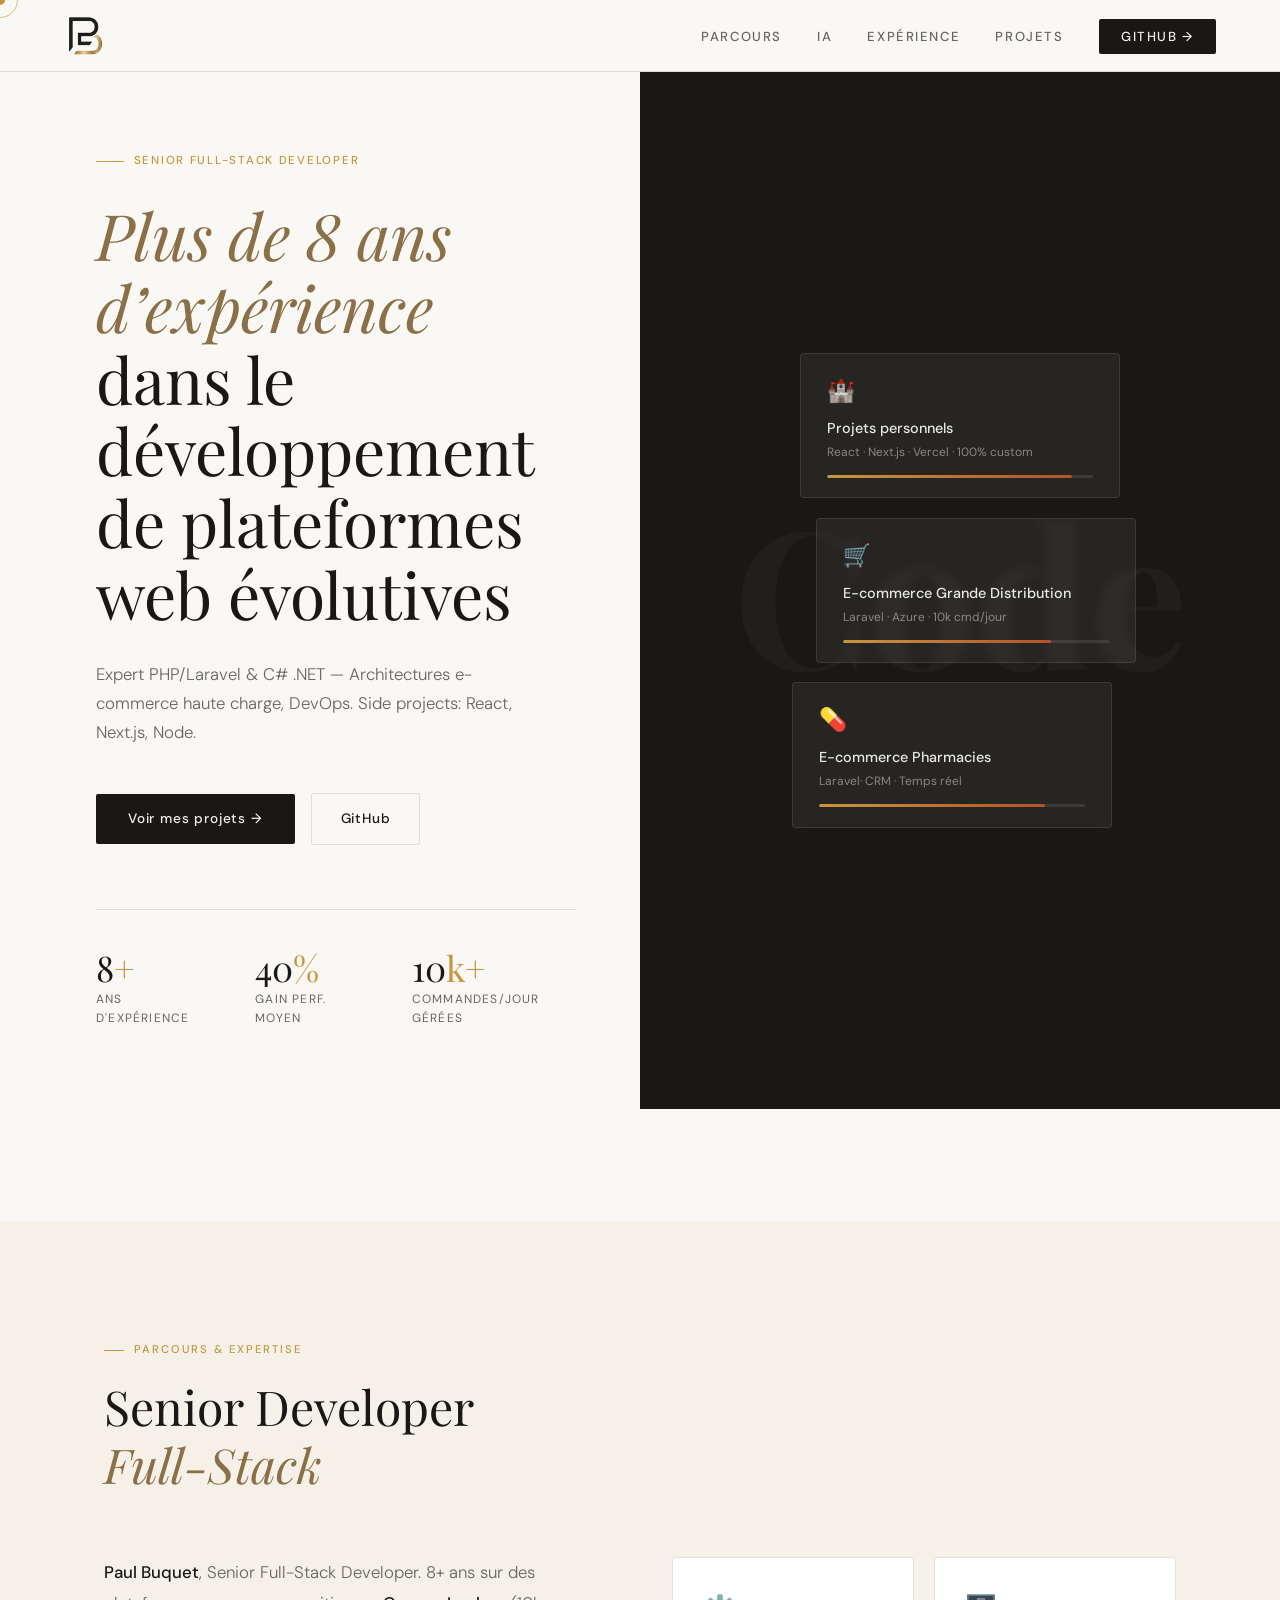
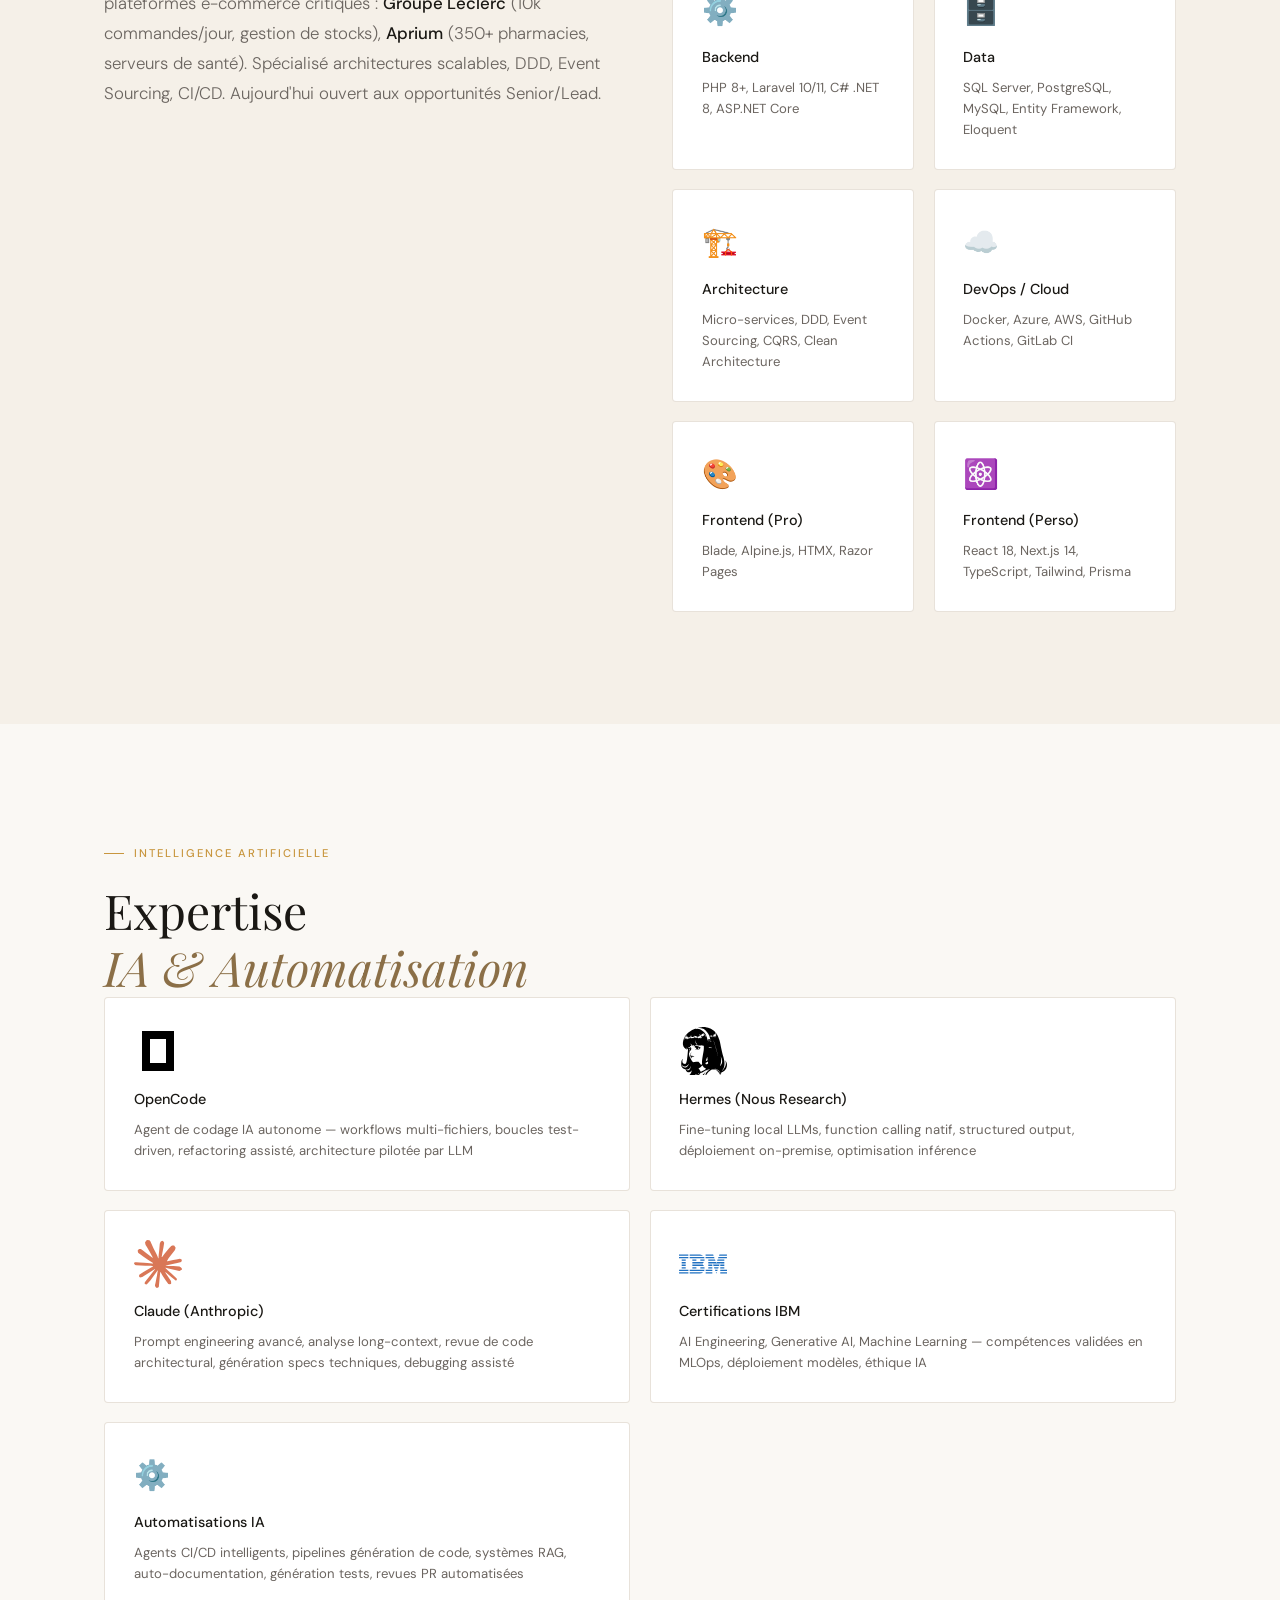
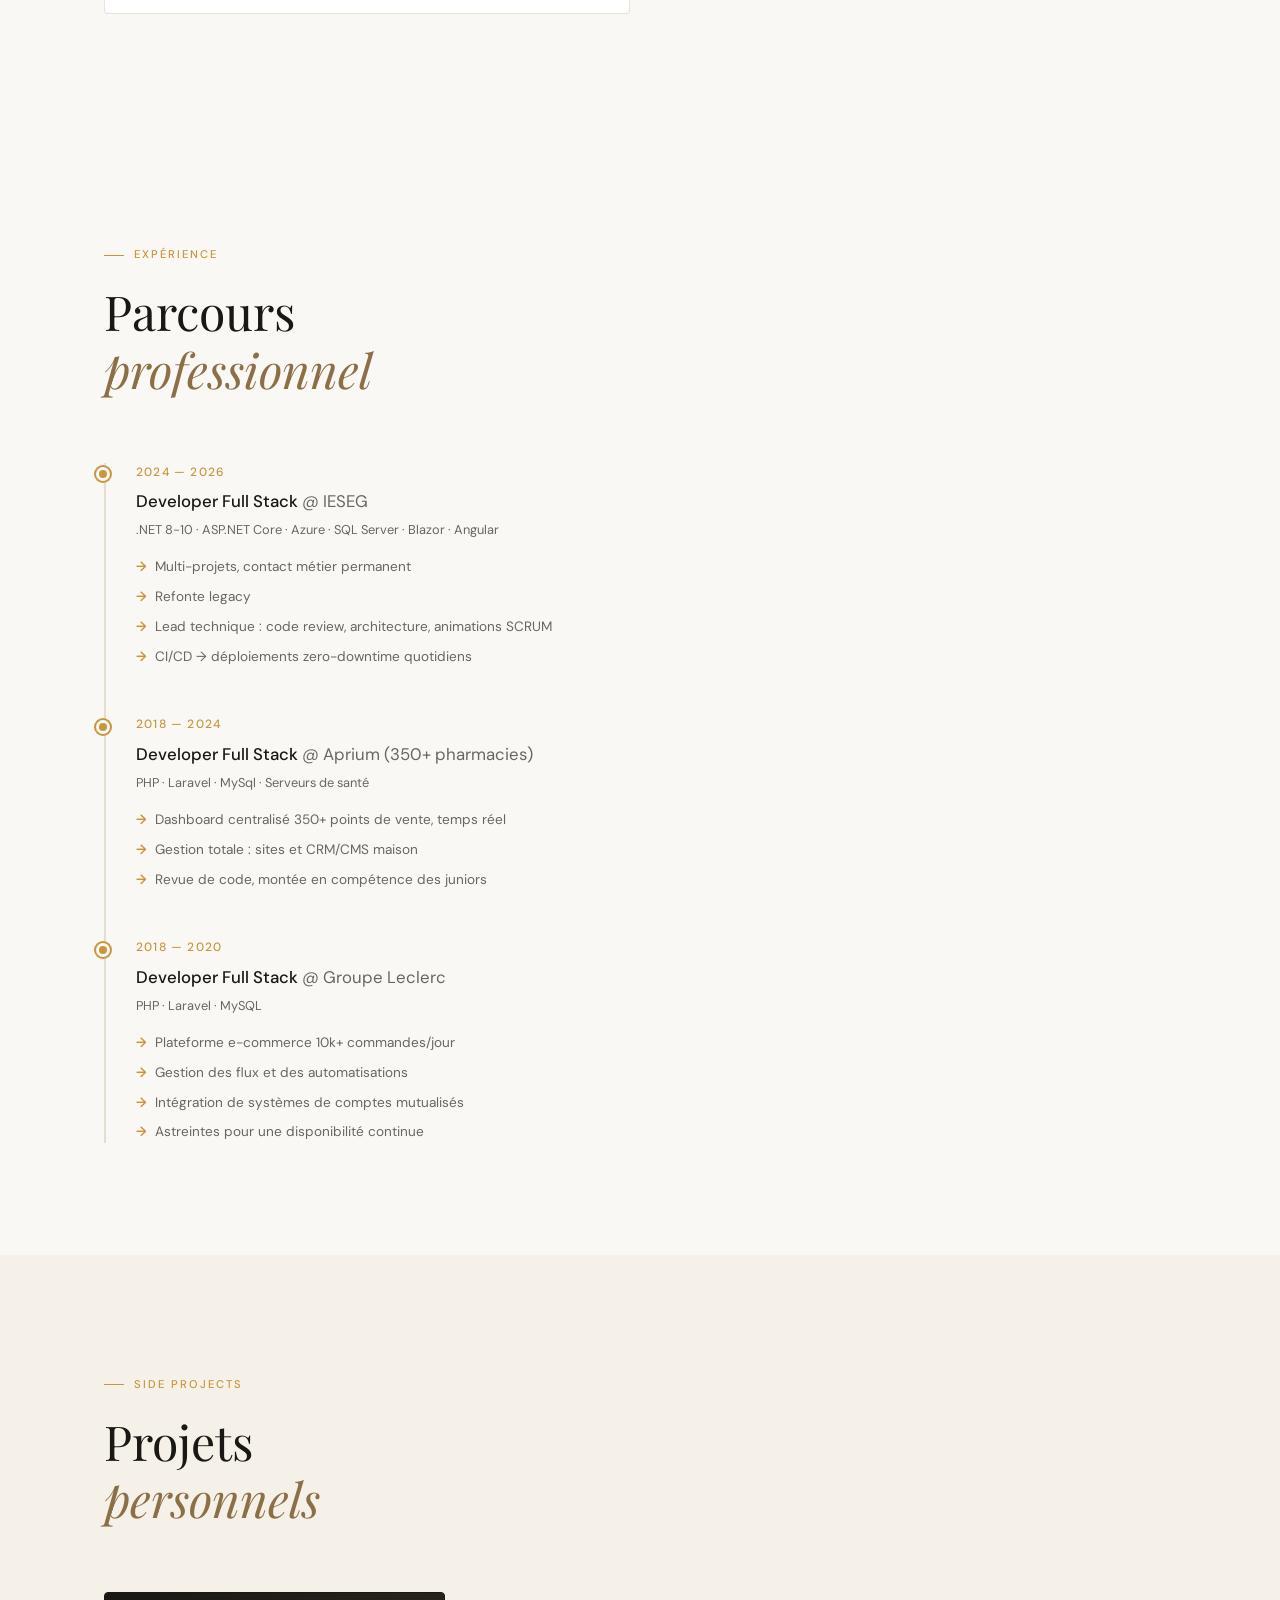
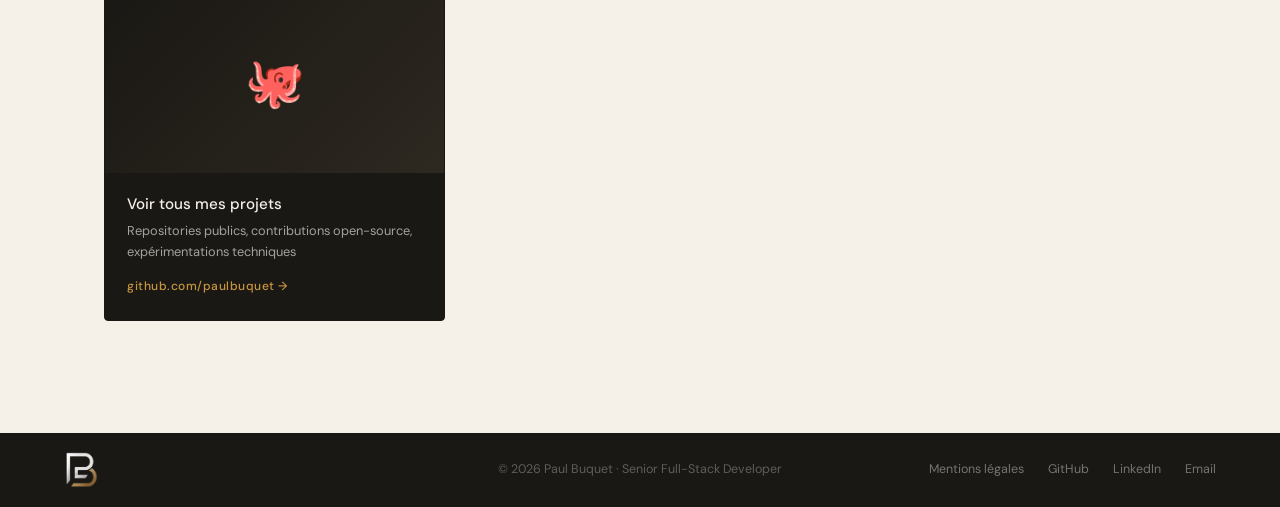
==== commit 2e512936: "partie IA" ====
--- a/index.html
+++ b/index.html
@@ -38,7 +38,10 @@
       "Docker", "Azure", "AWS",
       "DDD", "Event Sourcing", "CQRS",
       "React", "Next.js", "TypeScript", "Tailwind CSS",
-      "CI/CD", "GitHub Actions", "GitLab CI"
+      "CI/CD", "GitHub Actions", "GitLab CI",
+      "OpenCode", "Hermes", "Claude", "LLM Fine-tuning",
+      "Generative AI", "MLOps", "RAG", "AI Automation",
+      "Prompt Engineering", "IBM AI Engineering"
     ]
   }
   </script>
@@ -340,6 +343,7 @@
     }
     .competence-card:hover { transform: translateY(-4px); box-shadow: 0 12px 30px rgba(26,24,20,0.08); }
     .competence-icon { font-size: 1.8rem; margin-bottom: 0.8rem; }
+    .competence-logo { width: 48px; height: 48px; display: block; margin-bottom: 0.8rem; }
     .competence-card h3 { font-size: 0.9rem; font-weight: 500; color: var(--dark); margin-bottom: 0.5rem; }
     .competence-card p { font-size: 0.82rem; color: var(--mid); line-height: 1.6; }
 
@@ -600,6 +604,7 @@
     </a>
     <ul class="nav-links">
       <li><a href="#parcours">Parcours</a></li>
+      <li><a href="#ia">IA</a></li>
       <li><a href="#experience">Expérience</a></li>
       <li><a href="#projets-cles">Projets</a></li>
       <li><a href="#projets-persos" class="nav-cta" target="_blank" rel="noopener">GitHub →</a></li>
@@ -705,6 +710,41 @@
     </div>
 </section>
 
+  <!-- INTELLIGENCE ARTIFICIELLE -->
+  <section id="ia">
+    <div class="container">
+      <div class="section-label">Intelligence Artificielle</div>
+      <h2>Expertise<br><em>IA & Automatisation</em></h2>
+      <div class="competences-grid reveal">
+        <article class="competence-card">
+          <img src="assets/logos/opencode.svg" alt="OpenCode" class="competence-logo" />
+          <h3>OpenCode</h3>
+          <p>Agent de codage IA autonome — workflows multi-fichiers, boucles test-driven, refactoring assisté, architecture pilotée par LLM</p>
+        </article>
+        <article class="competence-card">
+          <img src="assets/logos/hermes.svg" alt="Hermes (Nous Research)" class="competence-logo" />
+          <h3>Hermes (Nous Research)</h3>
+          <p>Fine-tuning local LLMs, function calling natif, structured output, déploiement on-premise, optimisation inférence</p>
+        </article>
+        <article class="competence-card">
+          <img src="assets/logos/claude.svg" alt="Claude (Anthropic)" class="competence-logo" />
+          <h3>Claude (Anthropic)</h3>
+          <p>Prompt engineering avancé, analyse long-context, revue de code architectural, génération specs techniques, debugging assisté</p>
+        </article>
+        <article class="competence-card">
+          <img src="assets/logos/ibm.svg" alt="IBM" class="competence-logo" />
+          <h3>Certifications IBM</h3>
+          <p>AI Engineering, Generative AI, Machine Learning — compétences validées en MLOps, déploiement modèles, éthique IA</p>
+        </article>
+        <article class="competence-card">
+          <div class="competence-icon">⚙️</div>
+          <h3>Automatisations IA</h3>
+          <p>Agents CI/CD intelligents, pipelines génération de code, systèmes RAG, auto-documentation, génération tests, revues PR automatisées</p>
+        </article>
+      </div>
+    </div>
+  </section>
+
   <!-- EXPÉRIENCE PROFESSIONNELLE -->
   <section id="experience">
     <div class="container">
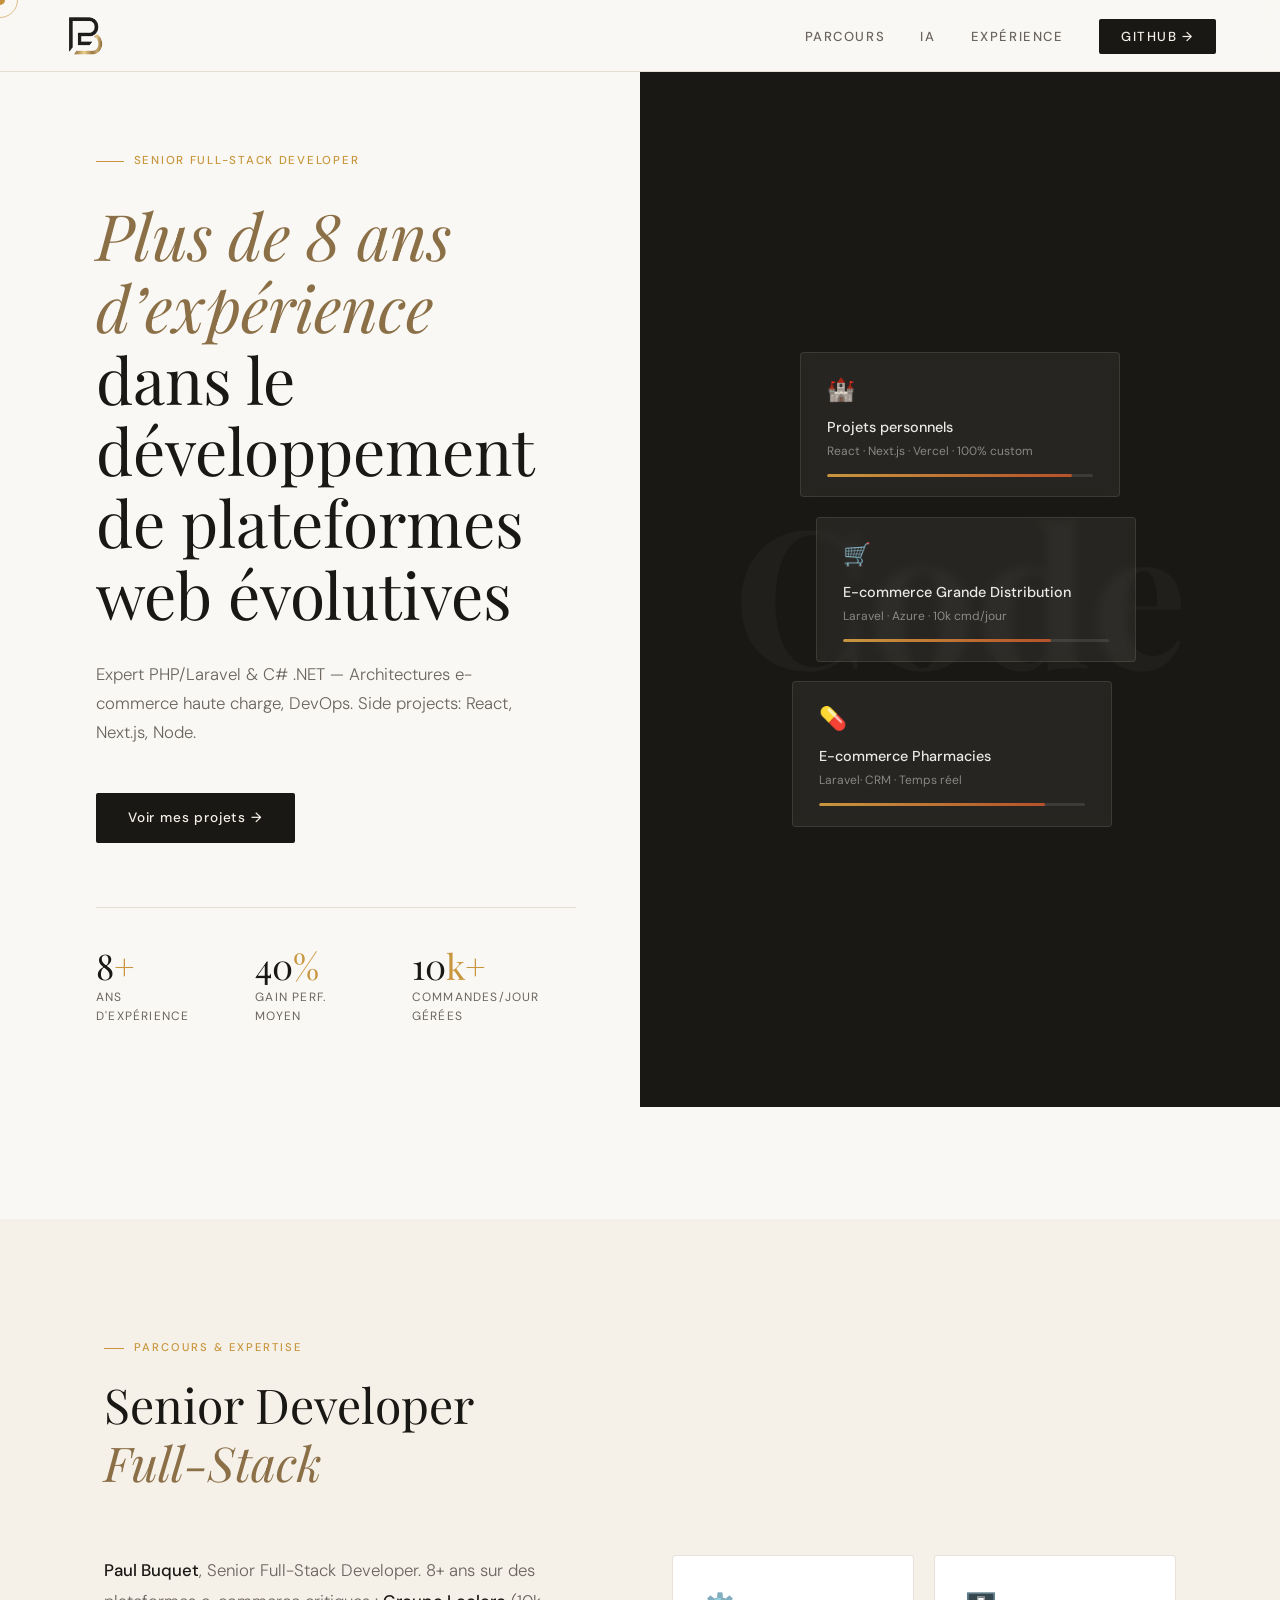
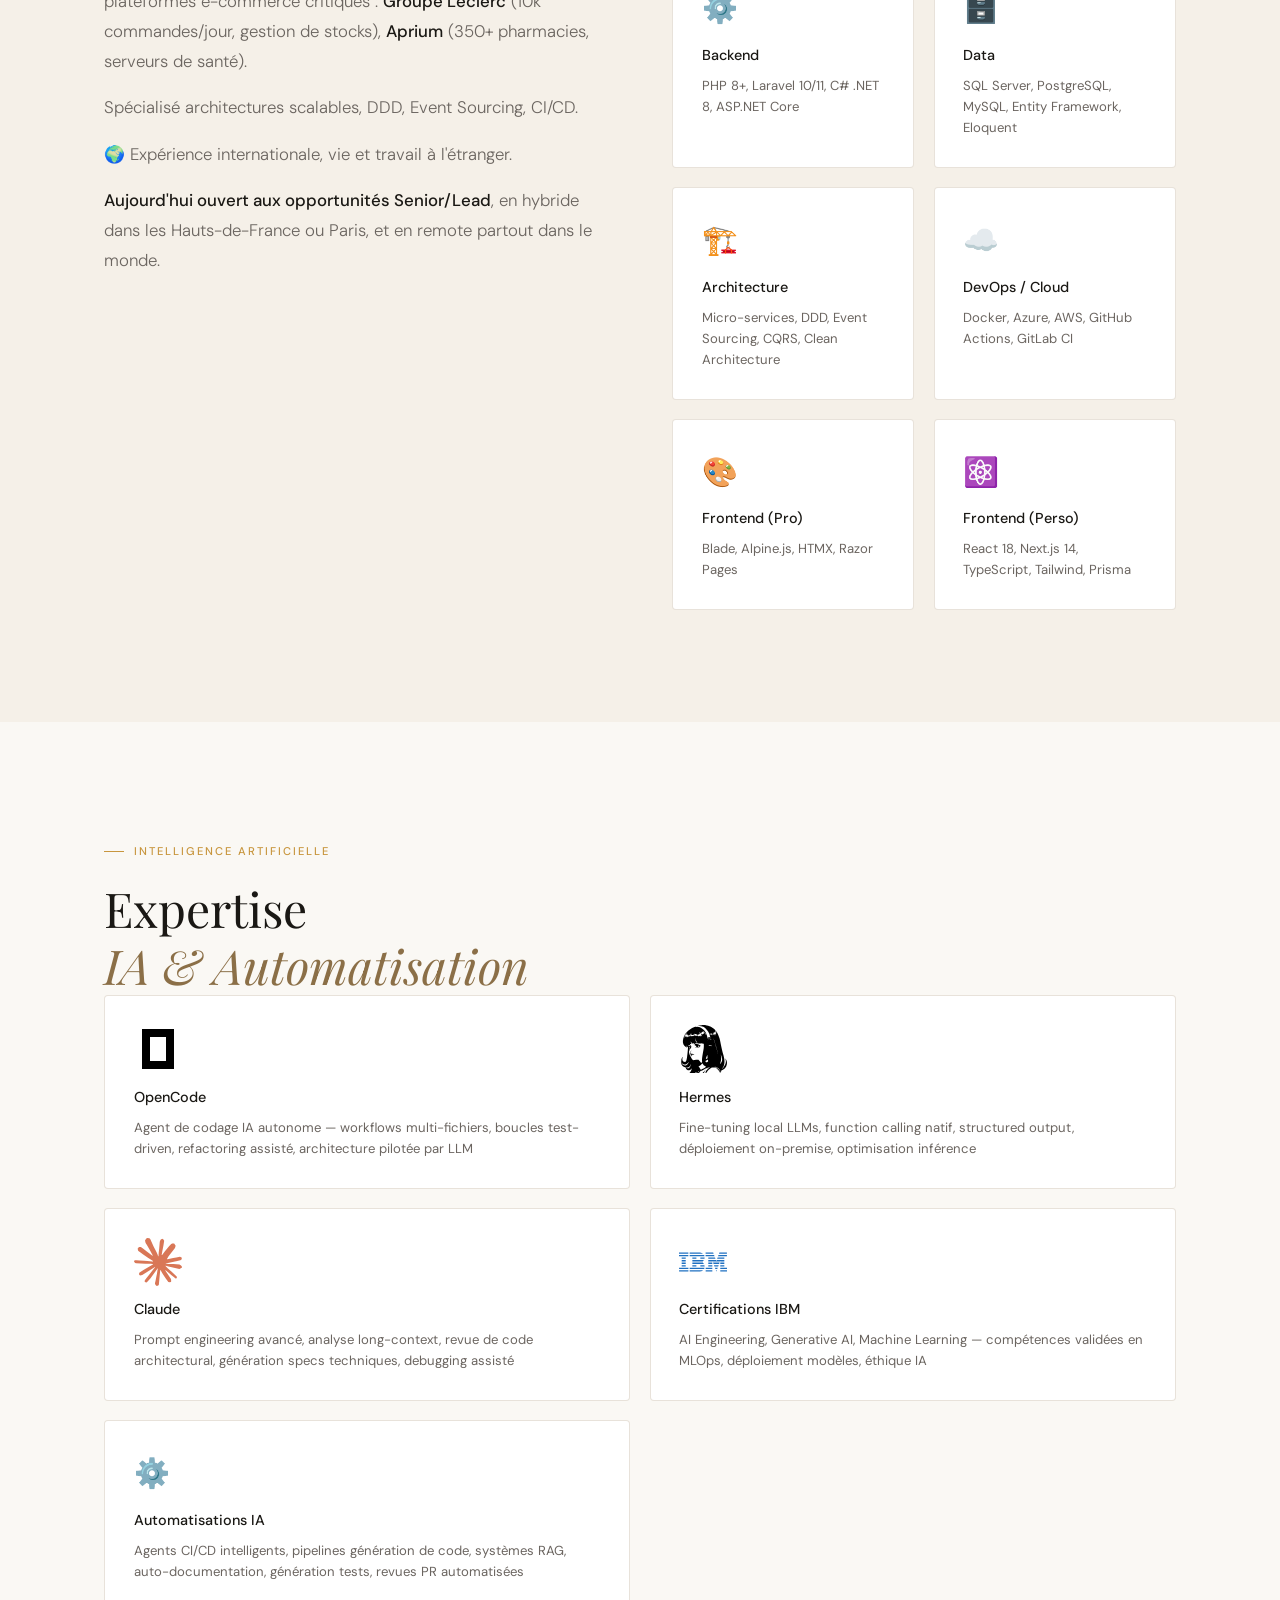
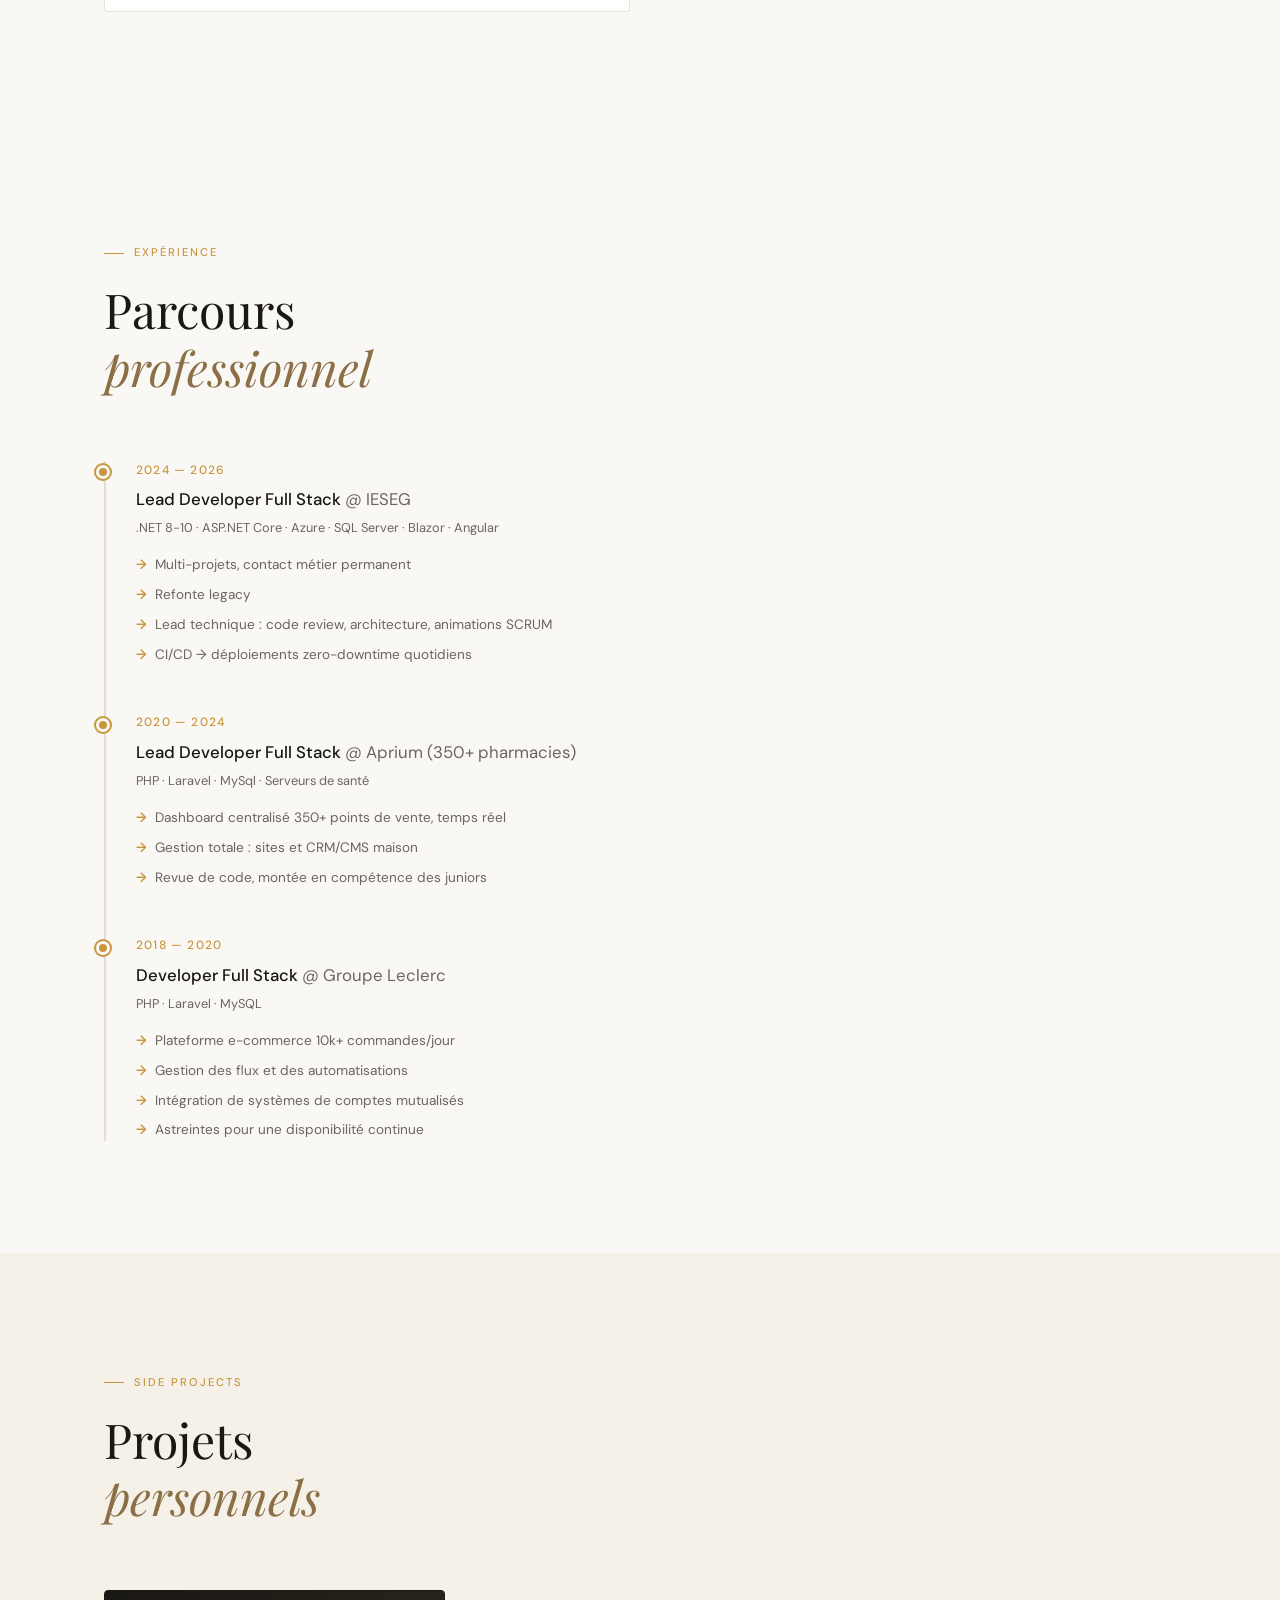
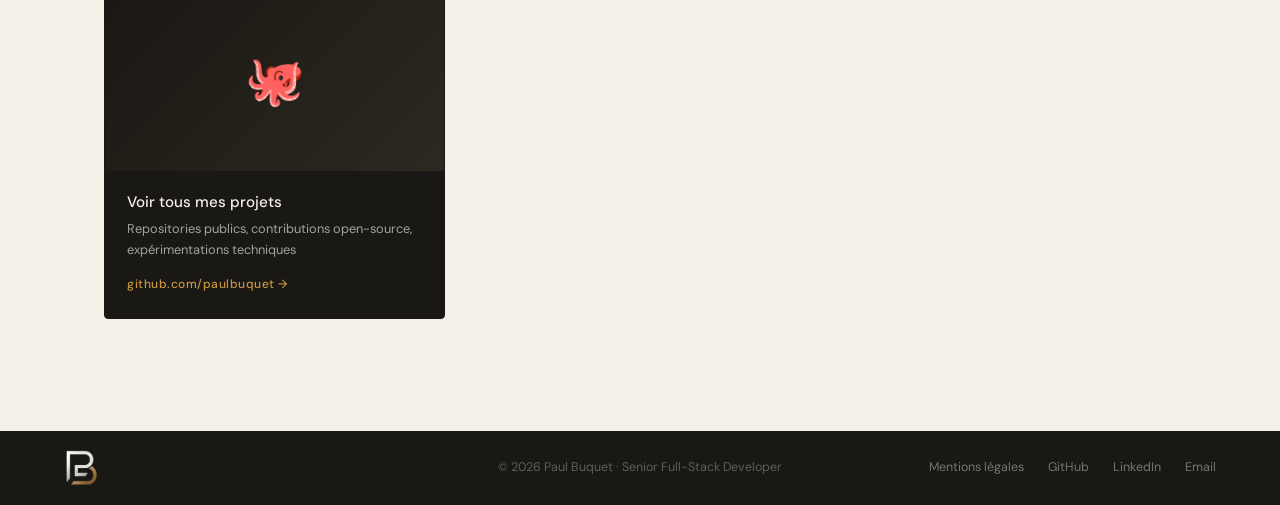
==== commit 8f0ad92f: "UI changes" ====
--- a/index.html
+++ b/index.html
@@ -327,7 +327,9 @@
       font-size: 1.05rem;
       font-weight: 300;
       line-height: 1.8;
-    }
+      margin-bottom: 1rem;
+    }
+    .parcours-bio p:last-child { margin-bottom: 0; }
     .parcours-bio strong { color: var(--dark); font-weight: 500; }
     .competences-grid {
       display: grid;
@@ -606,7 +608,6 @@
       <li><a href="#parcours">Parcours</a></li>
       <li><a href="#ia">IA</a></li>
       <li><a href="#experience">Expérience</a></li>
-      <li><a href="#projets-cles">Projets</a></li>
       <li><a href="#projets-persos" class="nav-cta" target="_blank" rel="noopener">GitHub →</a></li>
     </ul>
   </nav>
@@ -620,8 +621,7 @@
         Expert PHP/Laravel & C# .NET — Architectures e-commerce haute charge, DevOps. Side projects: React, Next.js, Node.
       </p>
       <div class="hero-actions">
-        <a href="#projets-cles" class="btn-primary">Voir mes projets →</a>
-        <a href="https://github.com/paulbuquet" target="_blank" rel="noopener" class="btn-outline">GitHub</a>
+        <a href="#projets-persos" class="btn-primary">Voir mes projets →</a>
       </div>
       <div class="hero-stats">
         <div class="stat-item">
@@ -670,9 +670,10 @@
       <h2>Senior Developer<br><em>Full-Stack</em></h2>
       <div class="parcours-grid">
         <div class="parcours-bio reveal">
-          <p>
-            <strong>Paul Buquet</strong>, Senior Full-Stack Developer. 8+ ans sur des plateformes e-commerce critiques : <strong>Groupe Leclerc</strong> (10k commandes/jour, gestion de stocks), <strong>Aprium</strong> (350+ pharmacies, serveurs de santé). Spécialisé architectures scalables, DDD, Event Sourcing, CI/CD. Aujourd'hui ouvert aux opportunités Senior/Lead.
-          </p>
+          <p><strong>Paul Buquet</strong>, Senior Full-Stack Developer. 8+ ans sur des plateformes e-commerce critiques : <strong>Groupe Leclerc</strong> (10k commandes/jour, gestion de stocks), <strong>Aprium</strong> (350+ pharmacies, serveurs de santé).</p>
+          <p>Spécialisé architectures scalables, DDD, Event Sourcing, CI/CD.</p>
+          <p>🌍 Expérience internationale, vie et travail à l'étranger.</p>
+          <p><strong>Aujourd'hui ouvert aux opportunités Senior/Lead</strong>, en hybride dans les Hauts-de-France ou Paris, et en remote partout dans le monde.</p>
         </div>
         <div class="competences-grid reveal">
           <article class="competence-card">
@@ -722,13 +723,13 @@
           <p>Agent de codage IA autonome — workflows multi-fichiers, boucles test-driven, refactoring assisté, architecture pilotée par LLM</p>
         </article>
         <article class="competence-card">
-          <img src="assets/logos/hermes.svg" alt="Hermes (Nous Research)" class="competence-logo" />
-          <h3>Hermes (Nous Research)</h3>
+          <img src="assets/logos/hermes.svg" alt="Hermes" class="competence-logo" />
+          <h3>Hermes</h3>
           <p>Fine-tuning local LLMs, function calling natif, structured output, déploiement on-premise, optimisation inférence</p>
         </article>
         <article class="competence-card">
-          <img src="assets/logos/claude.svg" alt="Claude (Anthropic)" class="competence-logo" />
-          <h3>Claude (Anthropic)</h3>
+          <img src="assets/logos/claude.svg" alt="Claude" class="competence-logo" />
+          <h3>Claude</h3>
           <p>Prompt engineering avancé, analyse long-context, revue de code architectural, génération specs techniques, debugging assisté</p>
         </article>
         <article class="competence-card">
@@ -755,7 +756,7 @@
           <div class="timeline-marker"></div>
           <div class="timeline-content">
             <div class="timeline-date">2024 — 2026</div>
-            <h3>Developer Full Stack <span>@ IESEG</span></h3>
+            <h3>Lead Developer Full Stack <span>@ IESEG</span></h3>
             <p class="timeline-stack">.NET 8-10 · ASP.NET Core · Azure · SQL Server · Blazor · Angular</p>
             <ul class="timeline-achievements">
               <li>Multi-projets, contact métier permanent</li>
@@ -768,8 +769,8 @@
         <article class="timeline-item reveal">
           <div class="timeline-marker"></div>
           <div class="timeline-content">
-            <div class="timeline-date">2018 — 2024</div>
-            <h3>Developer Full Stack <span>@ Aprium (350+ pharmacies)</span></h3>
+            <div class="timeline-date">2020 — 2024</div>
+            <h3>Lead Developer Full Stack <span>@ Aprium (350+ pharmacies)</span></h3>
             <p class="timeline-stack">PHP · Laravel · MySql · Serveurs de santé</p>
             <ul class="timeline-achievements">
               <li>Dashboard centralisé 350+ points de vente, temps réel</li>
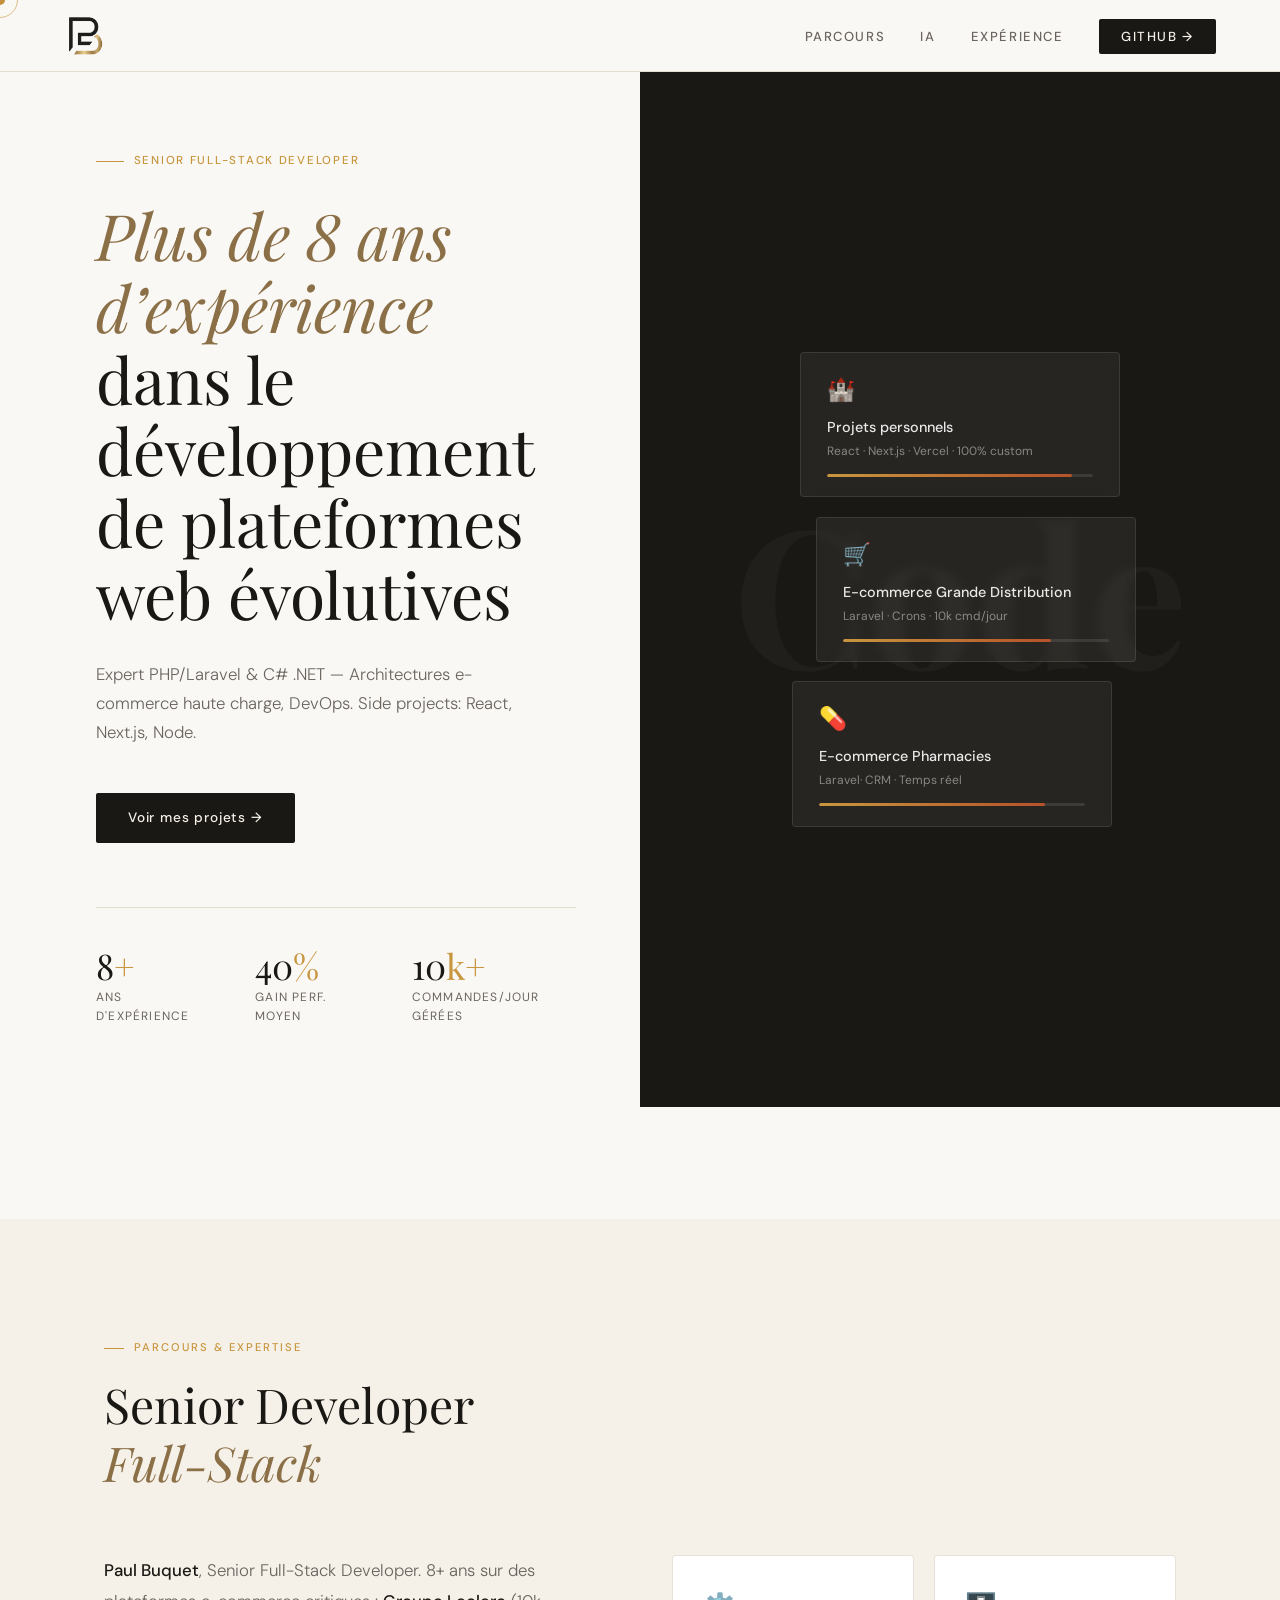
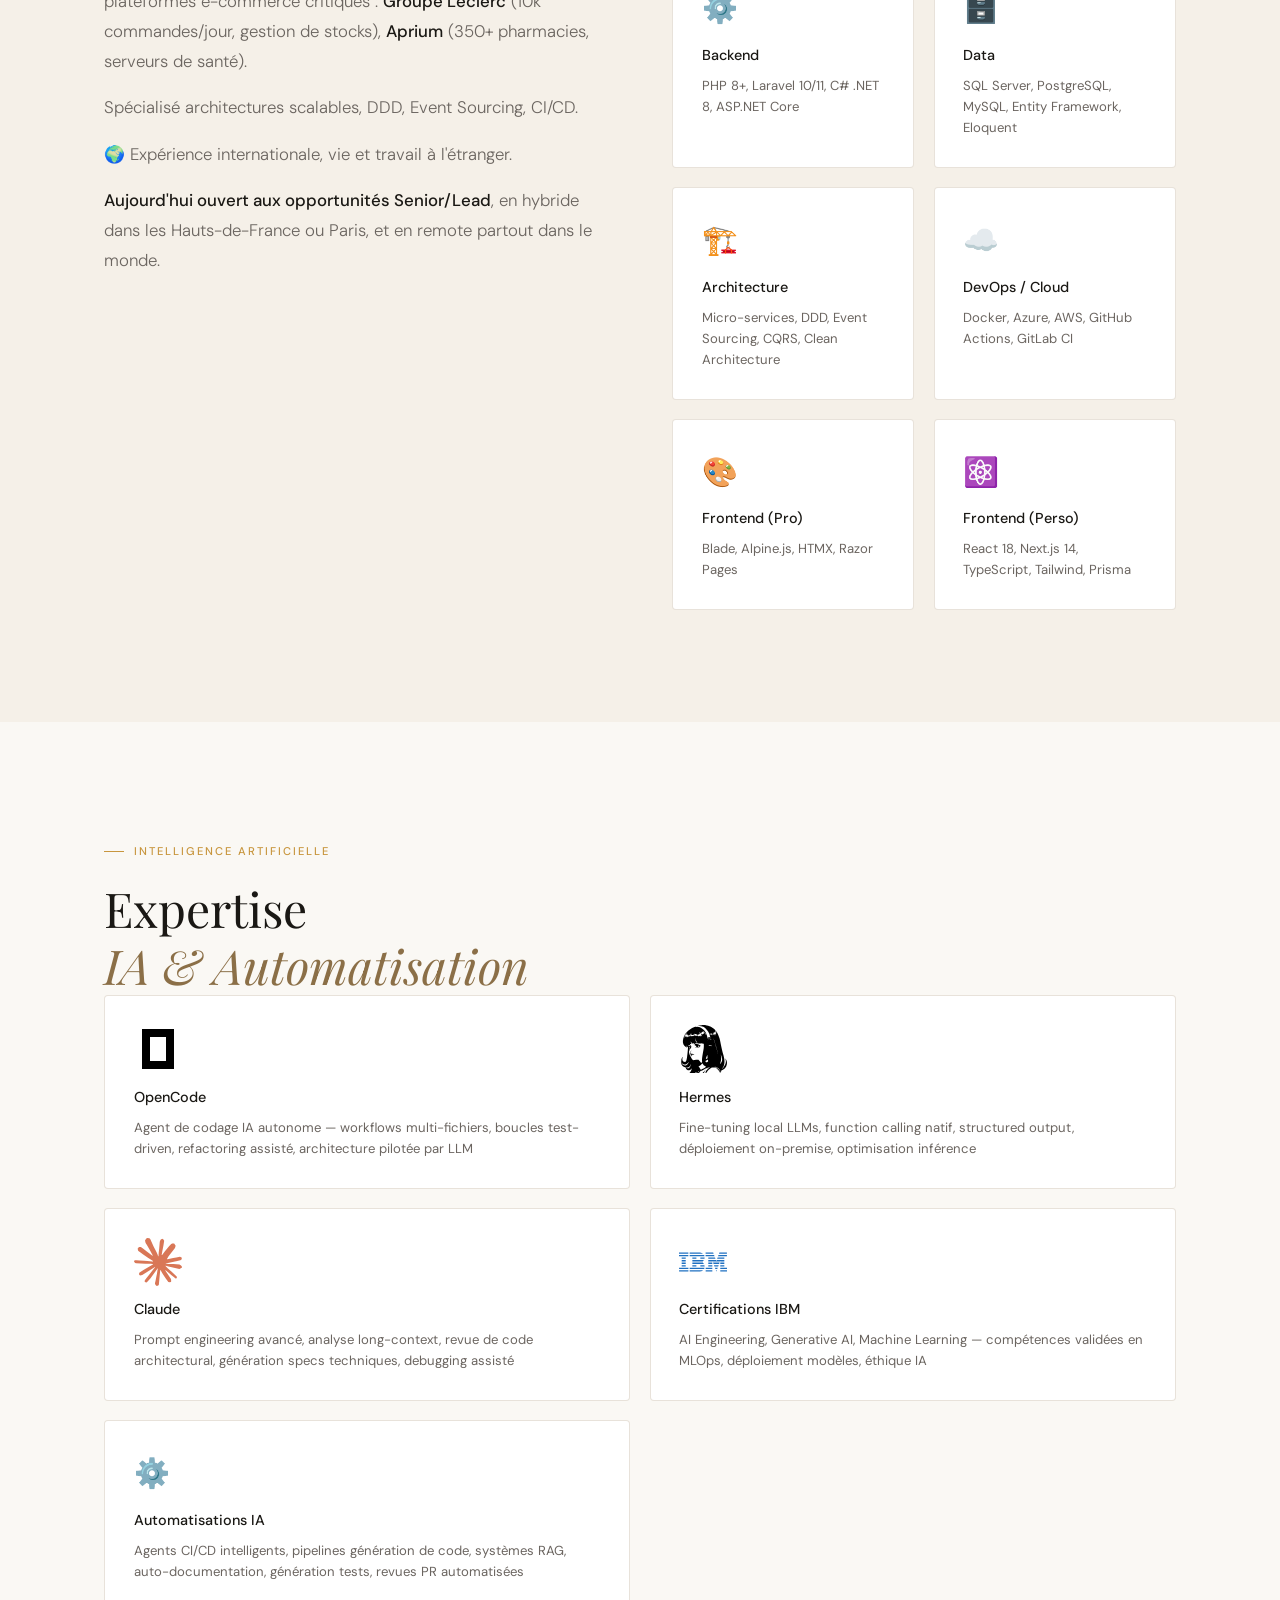
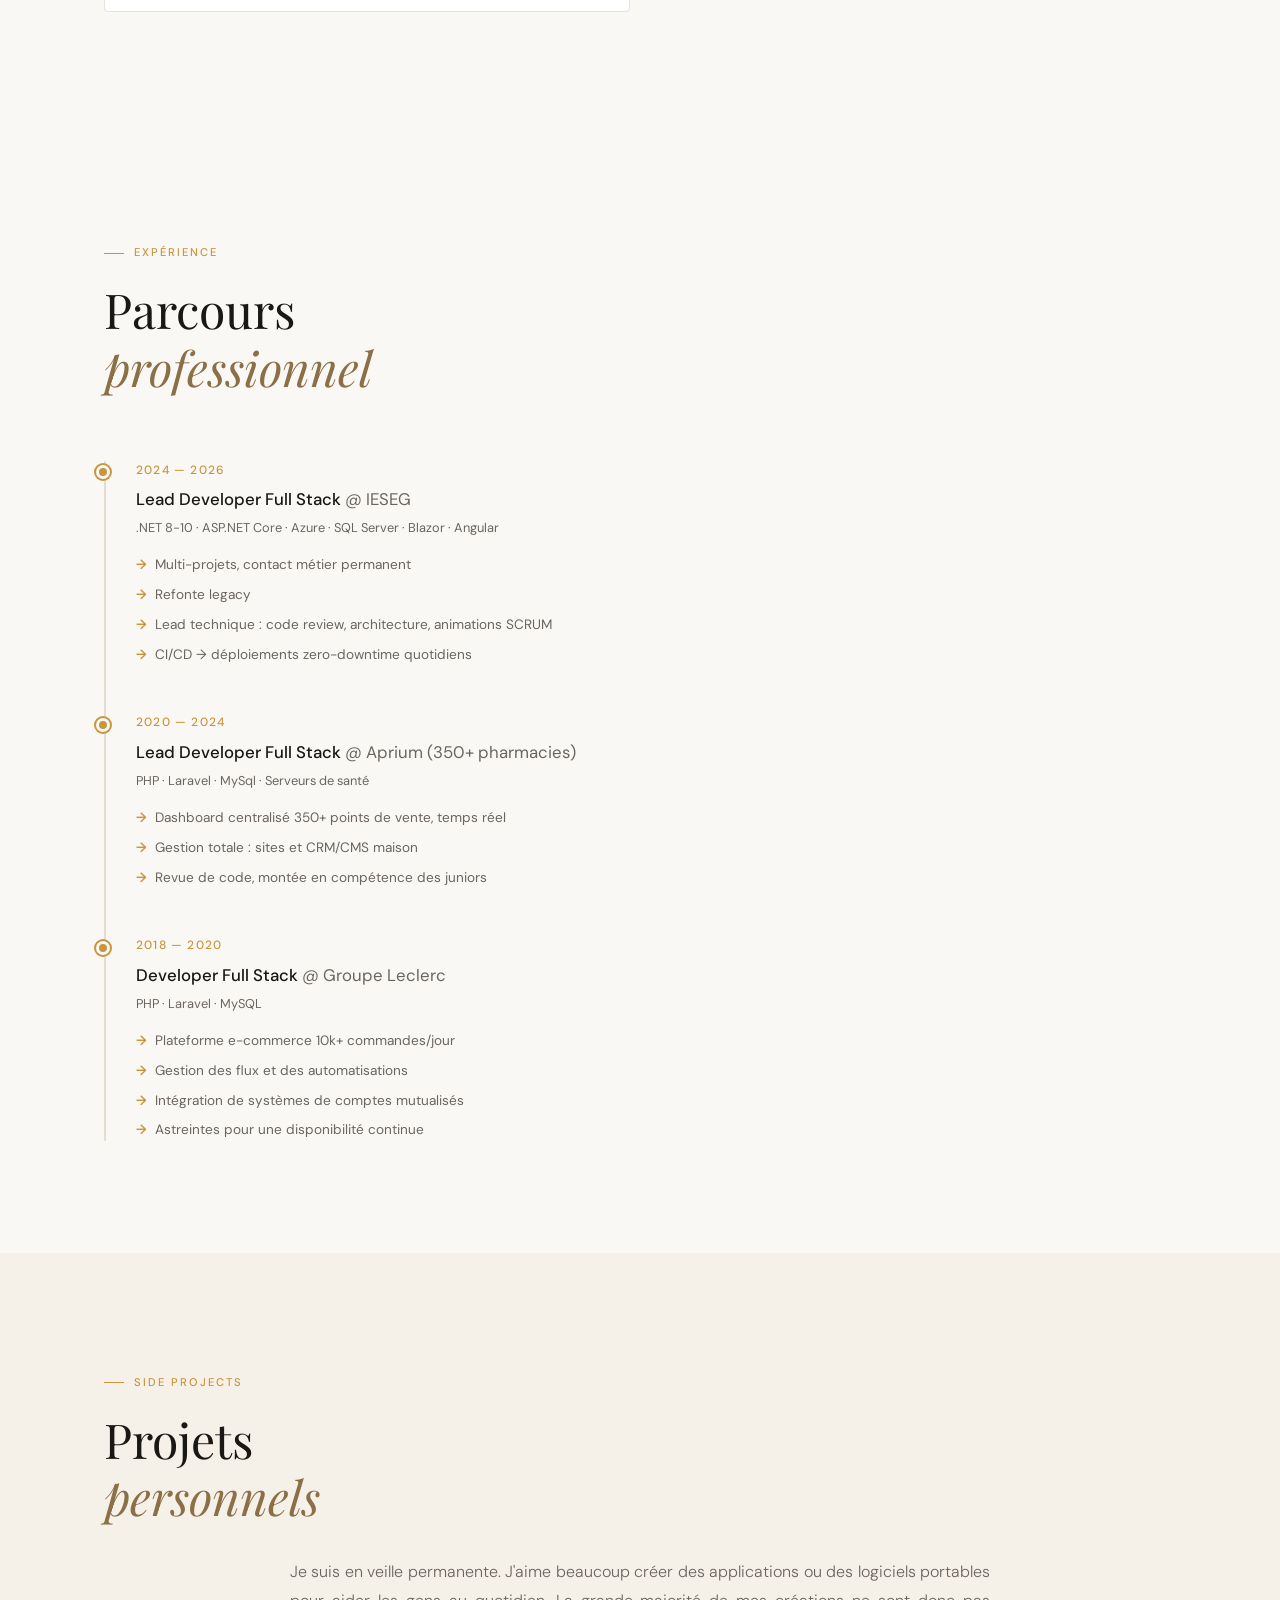
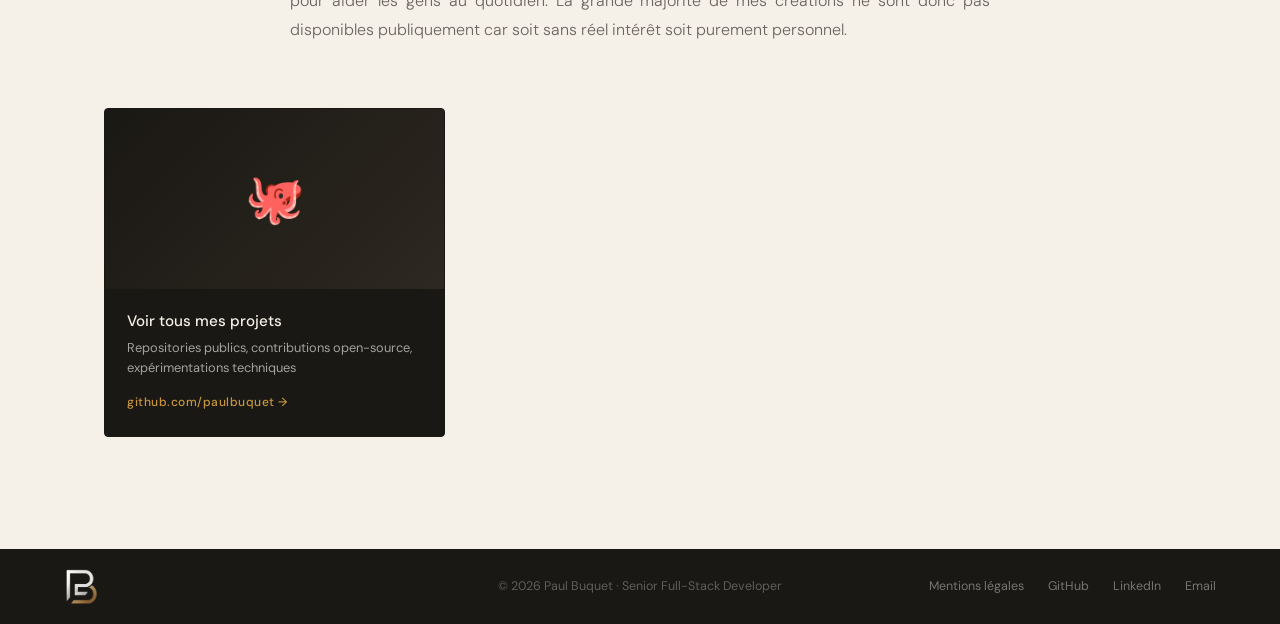
==== commit 8958f1b8: "message in projets persos" ====
--- a/index.html
+++ b/index.html
@@ -491,6 +491,16 @@
 
     /* ── PROJETS PERSOS ── */
     #projets-persos { background: var(--cream); }
+    .projects-intro {
+      max-width: 700px;
+      margin: 2rem auto 3rem;
+      text-align: justify;
+      font-size: 1rem;
+      color: var(--mid);
+      line-height: 1.8;
+      font-weight: 300;
+    }
+    .projects-intro p { margin: 0; }
     .project-card.personal .project-img { background: transparent; }
     .project-card.personal .project-img::before { display: none; }
     .project-card.personal .project-img-accent { display: none; }
@@ -650,7 +660,7 @@
         <div class="showcase-card">
           <div class="sc-icon">🛒</div>
           <div class="sc-title">E-commerce Grande Distribution</div>
-          <div class="sc-desc">Laravel · Azure · 10k cmd/jour</div>
+          <div class="sc-desc">Laravel · Crons · 10k cmd/jour</div>
           <div class="sc-bar"><div class="sc-bar-fill" style="width:78%"></div></div>
         </div>
         <div class="showcase-card">
@@ -802,6 +812,9 @@
     <div class="container">
       <div class="section-label">Side Projects</div>
       <h2>Projets<br><em>personnels</em></h2>
+      <div class="projects-intro reveal">
+        <p>Je suis en veille permanente. J'aime beaucoup créer des applications ou des logiciels portables pour aider les gens au quotidien. La grande majorité de mes créations ne sont donc pas disponibles publiquement car soit sans réel intérêt soit purement personnel.</p>
+      </div>
       <div class="projects-grid">
         <a href="https://github.com/paulbuquet?tab=repositories" target="_blank" rel="noopener" class="project-card github-card reveal">
           <div class="project-img" style="background:#24292e"><span>🐙</span></div>
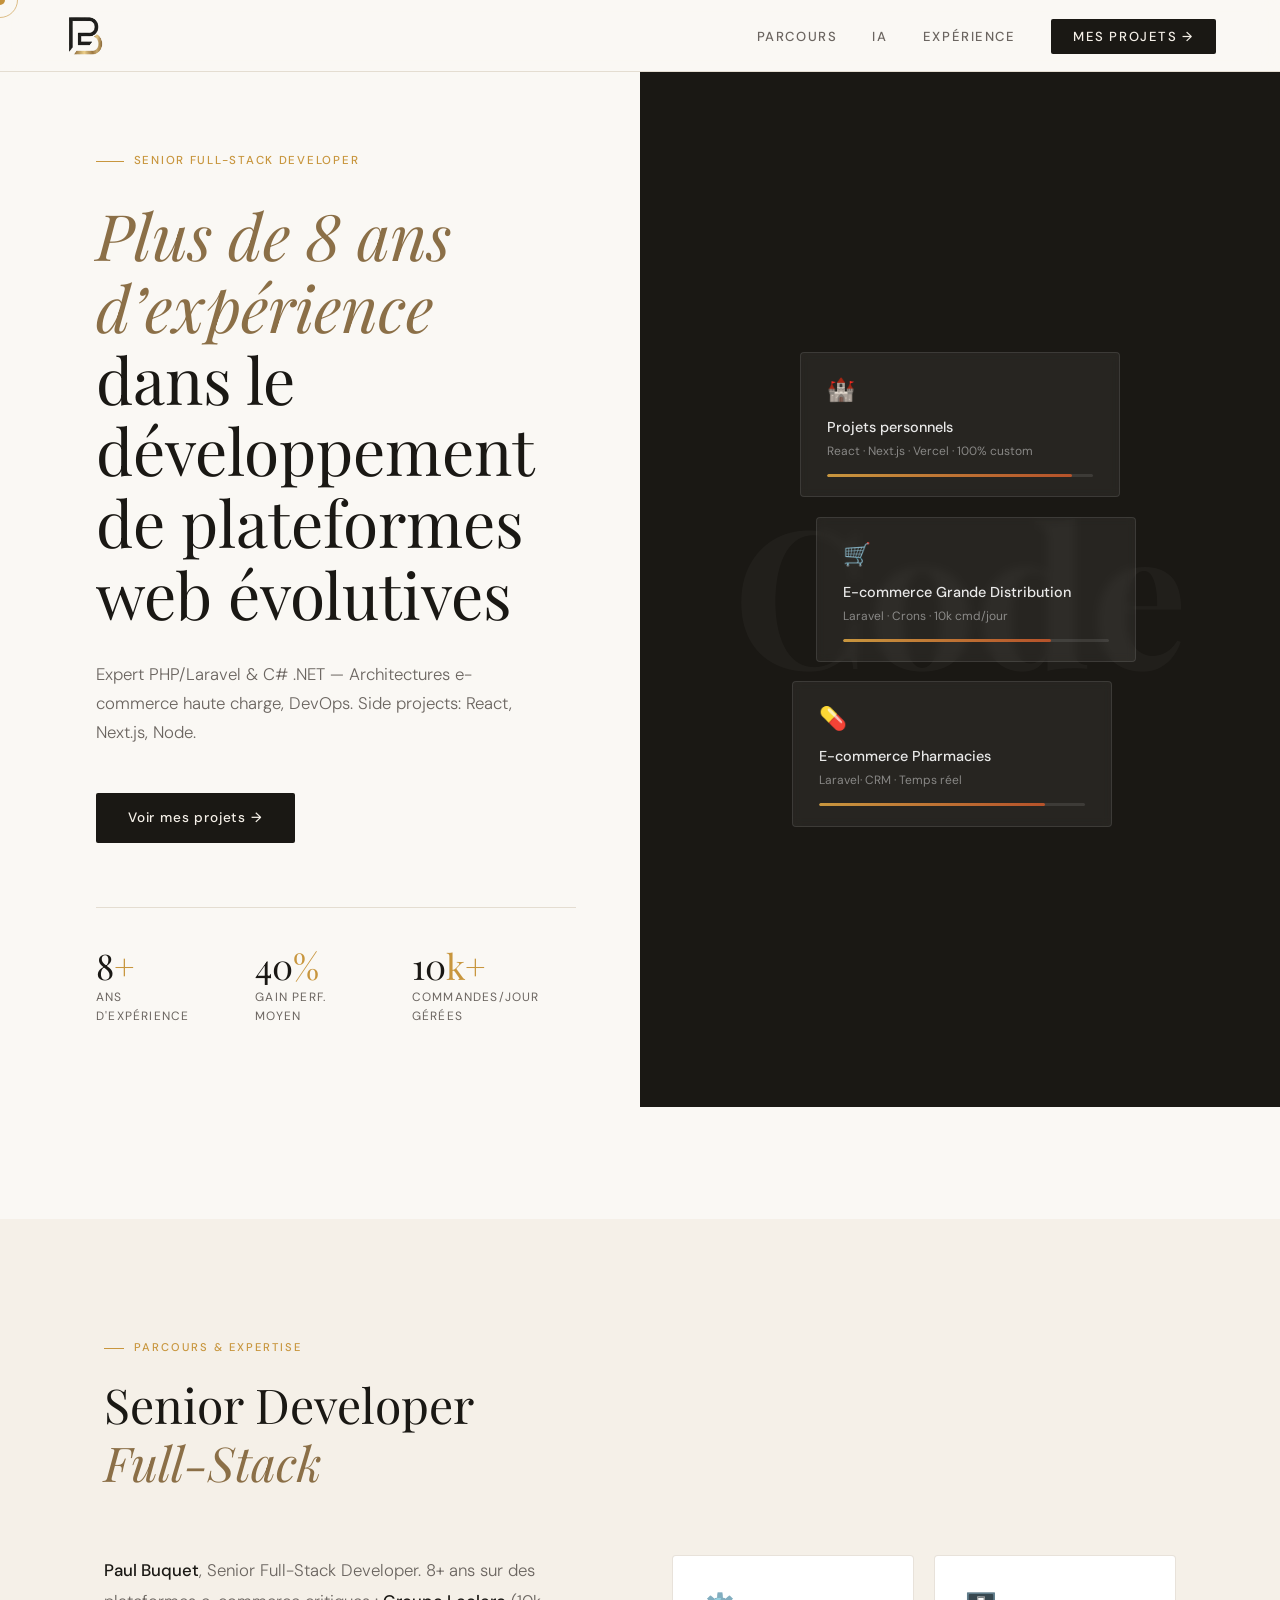
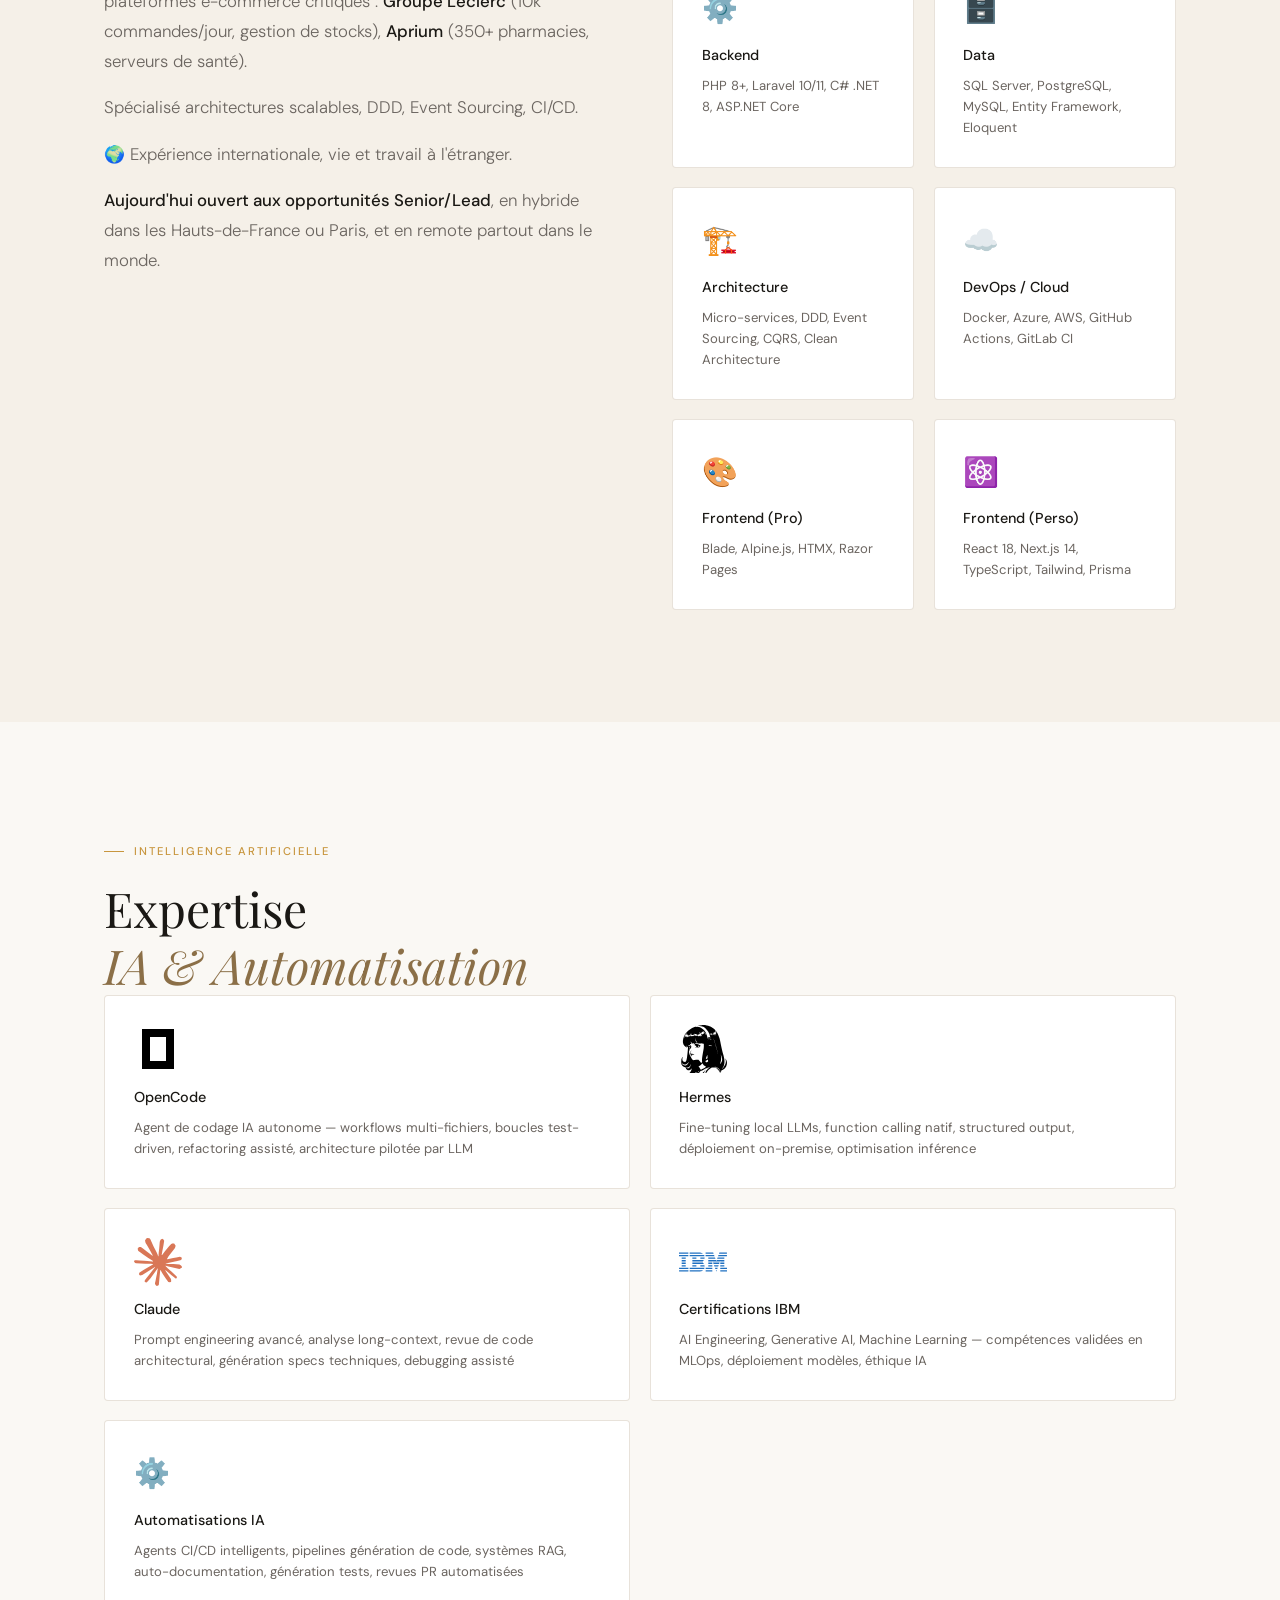
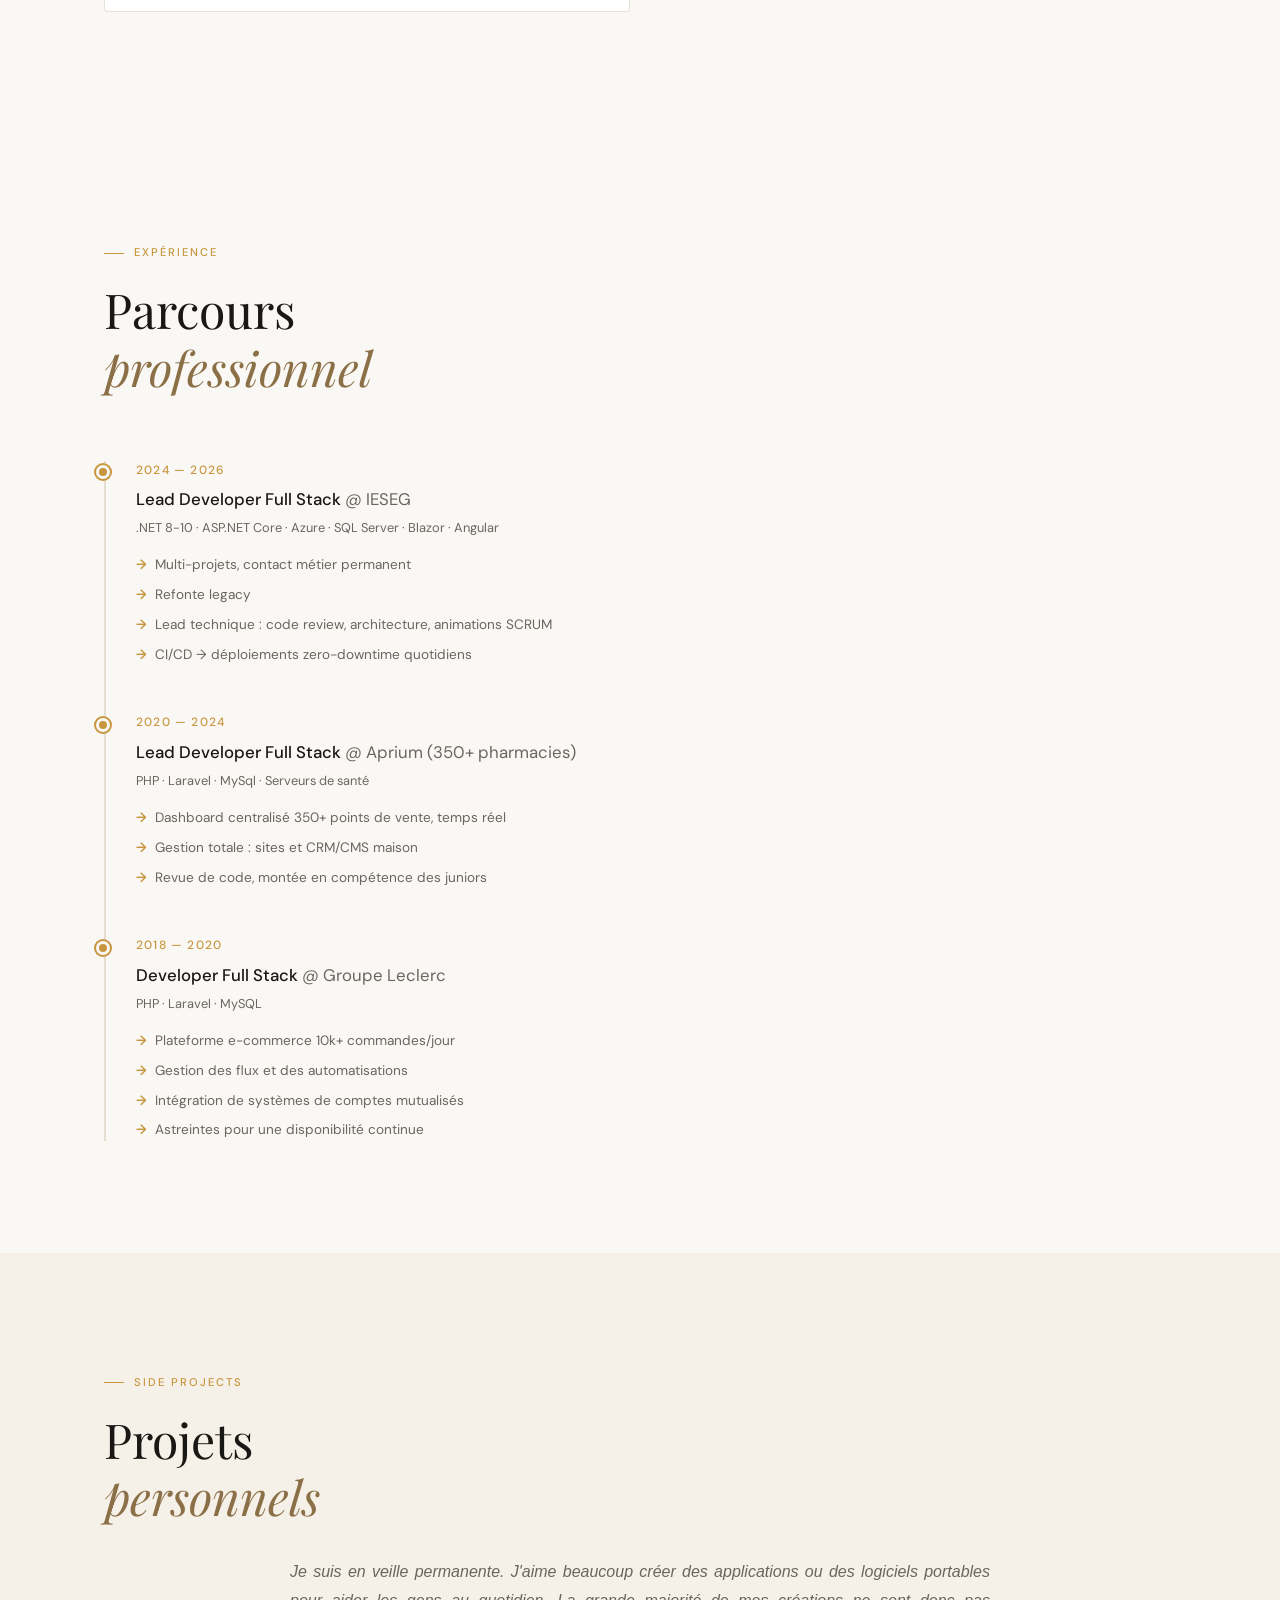
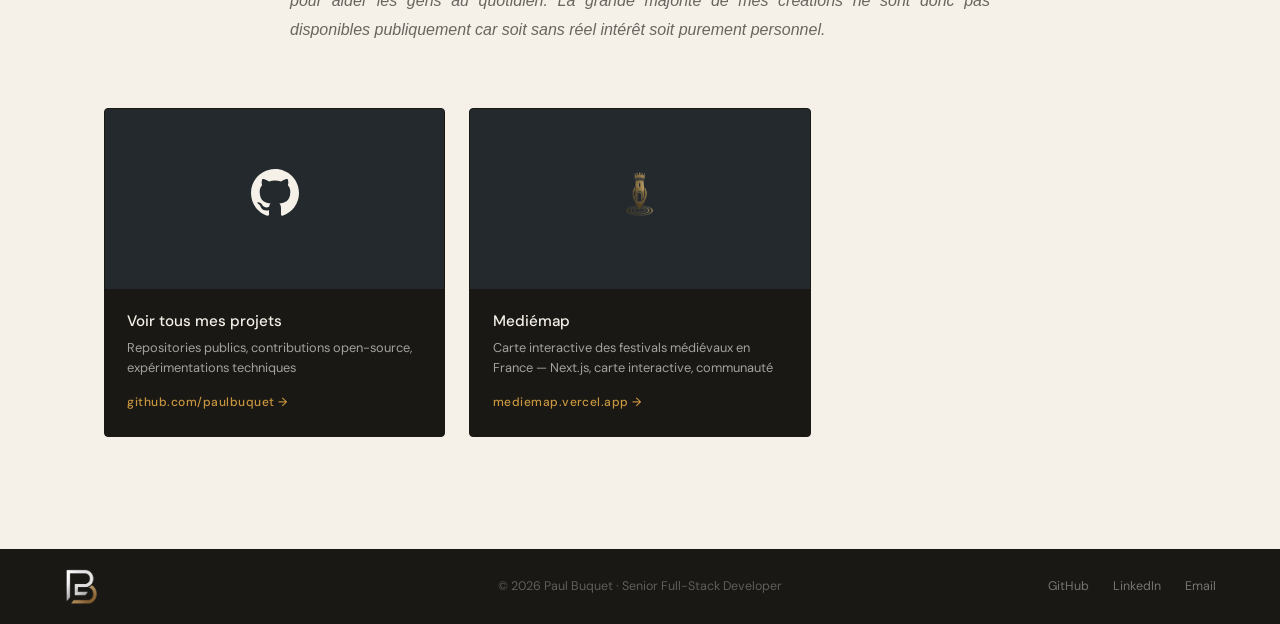
==== commit 24711bd4: "optimisation css" ====
--- a/index.html
+++ b/index.html
@@ -18,6 +18,9 @@
   <link rel="preconnect" href="https://fonts.gstatic.com" crossorigin />
   <link rel="canonical" href="https://paulbuquet.fr" />
   <link href="https://fonts.googleapis.com/css2?family=Playfair+Display:ital,wght@0,400;0,700;1,400&family=DM+Sans:wght@300;400;500&display=swap" rel="stylesheet" />
+
+  <link rel="stylesheet" href="assets/css/common.css">
+  <link rel="stylesheet" href="assets/css/index.css">
 
   <script type="application/ld+json">
   {
@@ -45,563 +48,6 @@
     ]
   }
   </script>
-  <style>
-    *, *::before, *::after { box-sizing: border-box; margin: 0; padding: 0; }
-
-    :root {
-      --cream: #F5F0E8;
-      --dark: #1A1814;
-      --brown: #8B6F47;
-      --gold: #C8963E;
-      --rust: #B5522A;
-      --light: #FAF8F4;
-      --mid: #6B6560;
-      --border: rgba(139,111,71,0.2);
-      --serif: 'Playfair Display', Georgia, serif;
-      --sans: 'DM Sans', sans-serif;
-      --nav-h: 72px;
-    }
-
-    html { scroll-behavior: smooth; overflow-x: hidden; }
-
-    body {
-      background: var(--light);
-      color: var(--dark);
-      font-family: var(--sans);
-      font-size: 16px;
-      line-height: 1.6;
-      overflow-x: hidden;
-      width: 100%;
-    }
-
-    /* ── CURSOR ── */
-    .cursor {
-      width: 10px; height: 10px;
-      background: var(--gold);
-      border-radius: 50%;
-      position: fixed;
-      pointer-events: none;
-      z-index: 9999;
-      transition: transform 0.15s ease;
-      mix-blend-mode: multiply;
-    }
-    .cursor-ring {
-      width: 36px; height: 36px;
-      border: 1.5px solid var(--gold);
-      border-radius: 50%;
-      position: fixed;
-      pointer-events: none;
-      z-index: 9998;
-      transition: transform 0.35s ease, opacity 0.3s;
-      opacity: 0.6;
-    }
-
-    /* ── NAV ── */
-    nav {
-      position: fixed; top: 0; left: 0; right: 0;
-      z-index: 100;
-      height: var(--nav-h);
-      display: flex; align-items: center; justify-content: space-between;
-      padding: 0 4rem;
-      background: rgba(250,248,244,0.92);
-      backdrop-filter: blur(12px);
-      border-bottom: 1px solid var(--border);
-    }
-    .nav-logo {
-      display: flex; align-items: center;
-      text-decoration: none;
-    }
-    .nav-logo img { height: 44px; width: auto; display: block; }
-    .nav-links { display: flex; gap: 2.2rem; list-style: none; }
-    .nav-links a {
-      font-size: 0.82rem;
-      font-weight: 500;
-      text-transform: uppercase;
-      letter-spacing: 0.12em;
-      color: var(--mid);
-      text-decoration: none;
-      position: relative;
-      transition: color 0.2s;
-    }
-    .nav-links a::after {
-      content: '';
-      position: absolute; bottom: -3px; left: 0;
-      width: 0; height: 1px;
-      background: var(--gold);
-      transition: width 0.3s ease;
-    }
-    .nav-links a:hover { color: var(--dark); }
-    .nav-links a:hover::after { width: 100%; }
-    .nav-cta {
-      background: var(--dark);
-      color: var(--cream) !important;
-      padding: 0.55rem 1.4rem;
-      border-radius: 2px;
-      transition: background 0.3s, color 0.3s;
-    }
-    .nav-cta::after { display: none !important; }
-    .nav-cta:hover { background: var(--gold) !important; color: var(--dark) !important; }
-
-    /* ── HERO ── */
-    #hero {
-      min-height: 100vh;
-      display: grid;
-      grid-template-columns: 1fr 1fr;
-      padding-top: var(--nav-h);
-    }
-    .hero-left {
-      display: flex;
-      flex-direction: column;
-      justify-content: center;
-      padding: 5rem 4rem 5rem 6rem;
-    }
-    .hero-tag {
-      display: inline-flex; align-items: center; gap: 0.6rem;
-      font-size: 0.72rem;
-      font-weight: 500;
-      text-transform: uppercase;
-      letter-spacing: 0.15em;
-      color: var(--gold);
-      margin-bottom: 1.8rem;
-    }
-    .hero-tag::before {
-      content: '';
-      display: block;
-      width: 28px; height: 1px;
-      background: var(--gold);
-    }
-    h1 {
-      font-family: var(--serif);
-      font-size: clamp(2.6rem, 5vw, 4.8rem);
-      font-weight: 400;
-      line-height: 1.12;
-      color: var(--dark);
-      margin-bottom: 0.3rem;
-    }
-    h1 em { font-style: italic; color: var(--brown); }
-    .hero-sub {
-      font-size: 1.05rem;
-      color: var(--mid);
-      max-width: 440px;
-      margin: 1.6rem 0 2.8rem;
-      font-weight: 300;
-      line-height: 1.75;
-    }
-    .hero-actions { display: flex; gap: 1rem; align-items: center; flex-wrap: wrap; }
-    .btn-primary {
-      display: inline-flex; align-items: center; gap: 0.5rem;
-      background: var(--dark);
-      color: var(--cream);
-      padding: 0.9rem 2rem;
-      text-decoration: none;
-      font-size: 0.85rem;
-      font-weight: 500;
-      letter-spacing: 0.06em;
-      border-radius: 2px;
-      transition: background 0.25s, transform 0.2s;
-    }
-    .btn-primary:hover { background: var(--gold); color: var(--dark); transform: translateY(-2px); }
-    .btn-outline {
-      display: inline-flex; align-items: center; gap: 0.5rem;
-      border: 1.5px solid var(--border);
-      color: var(--dark);
-      padding: 0.9rem 1.8rem;
-      text-decoration: none;
-      font-size: 0.85rem;
-      font-weight: 500;
-      letter-spacing: 0.06em;
-      border-radius: 2px;
-      transition: border-color 0.25s, color 0.25s, transform 0.2s;
-    }
-    .btn-outline:hover { border-color: var(--gold); color: var(--gold); transform: translateY(-2px); }
-    .hero-stats {
-      display: flex; gap: 3rem;
-      margin-top: 4rem;
-      padding-top: 2.5rem;
-      border-top: 1px solid var(--border);
-    }
-    .stat-num {
-      font-family: var(--serif);
-      font-size: 2.2rem;
-      color: var(--dark);
-      line-height: 1;
-    }
-    .stat-num span { color: var(--gold); }
-    .stat-label {
-      font-size: 0.75rem;
-      text-transform: uppercase;
-      letter-spacing: 0.1em;
-      color: var(--mid);
-      margin-top: 0.3rem;
-    }
-    .hero-right {
-      position: relative;
-      overflow: hidden;
-      background: var(--dark);
-    }
-    .hero-bg-text {
-      position: absolute;
-      font-family: var(--serif);
-      font-size: clamp(8rem, 15vw, 18rem);
-      font-weight: 700;
-      color: rgba(255,255,255,0.03);
-      line-height: 1;
-      top: 50%; left: 50%;
-      transform: translate(-50%, -50%);
-      white-space: nowrap;
-      pointer-events: none;
-    }
-    .hero-card-grid {
-      position: absolute; inset: 0;
-      display: flex; flex-direction: column;
-      justify-content: center; align-items: center;
-      gap: 1.2rem;
-      padding: 2rem;
-    }
-    .showcase-card {
-      background: rgba(255,255,255,0.06);
-      border: 1px solid rgba(255,255,255,0.1);
-      border-radius: 4px;
-      padding: 1.2rem 1.6rem;
-      width: 100%;
-      max-width: 320px;
-      backdrop-filter: blur(4px);
-      animation: floatCard 4s ease-in-out infinite;
-    }
-    .showcase-card:nth-child(2) { animation-delay: -1.5s; margin-left: 2rem; }
-    .showcase-card:nth-child(3) { animation-delay: -3s; margin-left: -1rem; }
-    @keyframes floatCard {
-      0%, 100% { transform: translateY(0); }
-      50% { transform: translateY(-8px); }
-    }
-    .sc-icon { font-size: 1.4rem; margin-bottom: 0.5rem; }
-    .sc-title { color: rgba(255,255,255,0.9); font-size: 0.9rem; font-weight: 500; }
-    .sc-desc { color: rgba(255,255,255,0.45); font-size: 0.75rem; margin-top: 0.2rem; }
-    .sc-bar { margin-top: 0.8rem; height: 3px; background: rgba(255,255,255,0.1); border-radius: 2px; overflow: hidden; }
-    .sc-bar-fill {
-      height: 100%;
-      background: linear-gradient(90deg, var(--gold), var(--rust));
-      border-radius: 2px;
-      animation: loadBar 2.5s ease forwards;
-    }
-    @keyframes loadBar { from { width: 0%; } }
-
-    /* ── SECTIONS ── */
-    section { padding: 7rem 0; }
-    .container { max-width: 1200px; margin: 0 auto; padding: 0 4rem; }
-    .section-label {
-      display: inline-flex; align-items: center; gap: 0.6rem;
-      font-size: 0.7rem;
-      font-weight: 500;
-      text-transform: uppercase;
-      letter-spacing: 0.18em;
-      color: var(--gold);
-      margin-bottom: 1.2rem;
-    }
-    .section-label::before {
-      content: '';
-      display: block;
-      width: 20px; height: 1px;
-      background: var(--gold);
-    }
-    h2 {
-      font-family: var(--serif);
-      font-size: clamp(2rem, 4vw, 3rem);
-      font-weight: 400;
-      line-height: 1.2;
-      color: var(--dark);
-    }
-    h2 em { font-style: italic; color: var(--brown); }
-
-    /* ── PARCOURS & EXPERTISE ── */
-    #parcours { background: var(--cream); }
-    .parcours-grid {
-      display: grid;
-      grid-template-columns: 1fr 1fr;
-      gap: 4rem;
-      align-items: start;
-      margin-top: 4rem;
-    }
-    .parcours-bio p {
-      color: var(--mid);
-      font-size: 1.05rem;
-      font-weight: 300;
-      line-height: 1.8;
-      margin-bottom: 1rem;
-    }
-    .parcours-bio p:last-child { margin-bottom: 0; }
-    .parcours-bio strong { color: var(--dark); font-weight: 500; }
-    .competences-grid {
-      display: grid;
-      grid-template-columns: repeat(2, 1fr);
-      gap: 1.2rem;
-    }
-    .competence-card {
-      background: white;
-      border: 1px solid var(--border);
-      border-radius: 4px;
-      padding: 1.8rem;
-      transition: transform 0.25s, box-shadow 0.25s;
-    }
-    .competence-card:hover { transform: translateY(-4px); box-shadow: 0 12px 30px rgba(26,24,20,0.08); }
-    .competence-icon { font-size: 1.8rem; margin-bottom: 0.8rem; }
-    .competence-logo { width: 48px; height: 48px; display: block; margin-bottom: 0.8rem; }
-    .competence-card h3 { font-size: 0.9rem; font-weight: 500; color: var(--dark); margin-bottom: 0.5rem; }
-    .competence-card p { font-size: 0.82rem; color: var(--mid); line-height: 1.6; }
-
-    /* ── EXPÉRIENCE ── */
-    #experience { background: var(--light); }
-    .timeline {
-      position: relative;
-      margin-top: 4rem;
-      padding-left: 2rem;
-    }
-    .timeline::before {
-      content: '';
-      position: absolute;
-      left: 0; top: 0; bottom: 0;
-      width: 2px;
-      background: var(--border);
-    }
-    .timeline-item {
-      position: relative;
-      padding-bottom: 3rem;
-    }
-    .timeline-item:last-child { padding-bottom: 0; }
-    .timeline-marker {
-      position: absolute;
-      left: -2.5rem;
-      top: 0.3rem;
-      width: 14px; height: 14px;
-      border-radius: 50%;
-      background: var(--gold);
-      border: 3px solid var(--light);
-      box-shadow: 0 0 0 2px var(--gold);
-    }
-    .timeline-date {
-      font-size: 0.75rem;
-      font-weight: 500;
-      text-transform: uppercase;
-      letter-spacing: 0.1em;
-      color: var(--gold);
-      margin-bottom: 0.4rem;
-    }
-    .timeline-content h3 {
-      font-size: 1.05rem;
-      font-weight: 500;
-      color: var(--dark);
-      margin-bottom: 0.3rem;
-    }
-    .timeline-content h3 span { color: var(--mid); font-weight: 400; }
-    .timeline-stack {
-      font-size: 0.8rem;
-      color: var(--mid);
-      margin-bottom: 1rem;
-      font-weight: 400;
-    }
-    .timeline-achievements {
-      list-style: none;
-      display: flex;
-      flex-direction: column;
-      gap: 0.5rem;
-    }
-    .timeline-achievements li {
-      font-size: 0.85rem;
-      color: var(--mid);
-      line-height: 1.6;
-      padding-left: 1.2rem;
-      position: relative;
-    }
-    .timeline-achievements li::before {
-      content: '→';
-      position: absolute;
-      left: 0;
-      color: var(--gold);
-      font-weight: 600;
-    }
-
-    /* ── PROJETS CLÉS ── */
-    #projets-cles { background: var(--light); }
-    .projects-header { display: flex; align-items: flex-end; justify-content: space-between; margin-bottom: 3.5rem; flex-wrap: wrap; gap: 1rem; }
-    .projects-grid { display: grid; grid-template-columns: repeat(3, 1fr); gap: 1.5rem; margin-top: 4rem;}
-    .project-card {
-      background: white;
-      border: 1px solid var(--border);
-      border-radius: 4px;
-      overflow: hidden;
-      transition: transform 0.3s, box-shadow 0.3s;
-    }
-    .project-card:hover { transform: translateY(-6px); box-shadow: 0 20px 50px rgba(26,24,20,0.08); }
-    .project-img {
-      height: 180px;
-      background: var(--dark);
-      display: flex; align-items: center; justify-content: center;
-      font-size: 3rem;
-      position: relative;
-      overflow: hidden;
-    }
-    .project-img::before {
-      content: '';
-      position: absolute; inset: 0;
-      background: linear-gradient(135deg, var(--dark) 0%, #2d2820 100%);
-    }
-    .project-img span { position: relative; z-index: 1; }
-    .project-img-accent {
-      position: absolute;
-      width: 120px; height: 120px;
-      border-radius: 50%;
-      background: var(--gold);
-      opacity: 0.1;
-      bottom: -30px; right: -20px;
-      z-index: 0;
-    }
-    .project-body { padding: 1.4rem; }
-    .project-tags { display: flex; gap: 0.4rem; flex-wrap: wrap; margin-bottom: 0.6rem; }
-    .tag {
-      font-size: 0.65rem;
-      font-weight: 500;
-      text-transform: uppercase;
-      letter-spacing: 0.08em;
-      padding: 0.2rem 0.5rem;
-      border-radius: 2px;
-      background: var(--cream);
-      color: var(--brown);
-    }
-    .project-title { font-size: 0.95rem; font-weight: 500; color: var(--dark); margin-bottom: 0.4rem; line-height: 1.3; }
-    .project-desc { font-size: 0.8rem; color: var(--mid); line-height: 1.6; margin-bottom: 0.6rem; }
-    .project-stack {
-      display: flex; gap: 0.3rem; flex-wrap: wrap; margin-bottom: 0.6rem;
-    }
-    .project-metrics {
-      display: flex; gap: 0.8rem; flex-wrap: wrap; margin-bottom: 0.8rem;
-      font-size: 0.7rem;
-      color: var(--gold);
-      font-weight: 500;
-    }
-    .project-link {
-      display: inline-flex; align-items: center; gap: 0.3rem;
-      font-size: 0.75rem;
-      font-weight: 500;
-      color: var(--gold);
-      text-decoration: none;
-      letter-spacing: 0.04em;
-      transition: gap 0.2s;
-    }
-    .project-link:hover { gap: 0.5rem; }
-
-    /* ── PROJETS PERSOS ── */
-    #projets-persos { background: var(--cream); }
-    .projects-intro {
-      max-width: 700px;
-      margin: 2rem auto 3rem;
-      text-align: justify;
-      font-size: 1rem;
-      color: var(--mid);
-      line-height: 1.8;
-      font-weight: 300;
-    }
-    .projects-intro p { margin: 0; }
-    .project-card.personal .project-img { background: transparent; }
-    .project-card.personal .project-img::before { display: none; }
-    .project-card.personal .project-img-accent { display: none; }
-    .project-card.github-card {
-      text-decoration: none;
-      color: inherit;
-      background: var(--dark);
-      border-color: var(--dark);
-    }
-    .project-card.github-card:hover {
-      background: #1a1a1a;
-      transform: translateY(-6px);
-      box-shadow: 0 20px 50px rgba(0,0,0,0.3);
-    }
-    .project-card.github-card .project-body { color: var(--cream); }
-    .project-card.github-card .project-title { color: var(--cream); }
-    .project-card.github-card .project-desc { color: rgba(255,255,255,0.6); }
-    .project-card.github-card .project-link { color: var(--gold); }
-    .project-card.github-card .tag { background: rgba(255,255,255,0.1); color: var(--gold); }
-
-    /* ── FOOTER ── */
-    footer {
-      background: var(--dark);
-      padding: 1.2rem 4rem;
-      display: flex;
-      align-items: center;
-      justify-content: space-between;
-    }
-    .footer-logo { flex: 1; display: flex; align-items: center; }
-    .footer-logo img { height: 36px; width: auto; display: block; }
-    .footer-copy { flex: 1; text-align: center; font-size: 0.78rem; color: rgba(255,255,255,0.3); }
-    .footer-links { flex: 1; display: flex; gap: 1.5rem; justify-content: flex-end; }
-    .footer-links a { font-size: 0.78rem; color: rgba(255,255,255,0.4); text-decoration: none; transition: color 0.2s; }
-    .footer-links a:hover { color: var(--gold); }
-
-    /* ── ANIMATIONS ── */
-    .reveal {
-      opacity: 0;
-      transform: translateY(30px);
-      transition: opacity 0.7s ease, transform 0.7s ease;
-    }
-    .reveal.visible { opacity: 1; transform: translateY(0); }
-
-    /* ── SCROLL INDICATOR ── */
-    .scroll-indicator {
-      position: fixed;
-      top: 0; left: 0;
-      height: 2px;
-      background: linear-gradient(90deg, var(--gold), var(--rust));
-      z-index: 200;
-      transition: width 0.1s;
-    }
-
-    /* ── TABLETTE ── */
-    @media (max-width: 1024px) {
-      nav { padding: 0 2rem; }
-      .nav-links { gap: 1.5rem; }
-      #hero { grid-template-columns: 1fr; min-height: auto; }
-      .hero-right { display: none; }
-      .hero-left { padding: 4rem 2rem; }
-      .parcours-grid { grid-template-columns: 1fr; gap: 3rem; }
-      .competences-grid { grid-template-columns: 1fr 1fr; }
-      .projects-grid { grid-template-columns: 1fr 1fr; }
-      .container { padding: 0 2rem; }
-    }
-
-    /* ── MOBILE ── */
-    @media (max-width: 640px) {
-      :root { --nav-h: 60px; }
-
-      nav { padding: 0 1.2rem; }
-      .nav-links { display: none; }
-      .nav-logo img { height: 36px; }
-
-      /* Hero : le padding-top = hauteur nav, le contenu commence juste en dessous */
-      #hero { min-height: auto; padding-top: var(--nav-h); }
-      .hero-left { padding: 2.5rem 1.2rem 3rem; }
-      h1 { font-size: 2.1rem; }
-      .hero-sub { font-size: 0.95rem; max-width: 100%; }
-      .hero-actions { flex-direction: column; align-items: stretch; }
-      .btn-primary, .btn-outline { text-align: center; justify-content: center; }
-      .hero-stats { gap: 1.5rem; flex-wrap: wrap; }
-      .stat-num { font-size: 1.8rem; }
-
-      section { padding: 4rem 0; }
-      .container { padding: 0 1.2rem; }
-      h2 { font-size: 1.7rem; }
-
-      .competences-grid { grid-template-columns: 1fr; }
-      .projects-grid { grid-template-columns: 1fr; }
-      .timeline { padding-left: 1.5rem; }
-      .timeline-marker { left: -2rem; width: 12px; height: 12px; }
-
-      footer { flex-direction: column; text-align: center; padding: 2rem 1.2rem; gap: 1rem; }
-      .footer-logo { justify-content: center; }
-      .footer-links { justify-content: center; flex-wrap: wrap; gap: 1rem; }
-
-      /* Pas de curseur custom sur écran tactile */
-      .cursor, .cursor-ring { display: none; }
-    }
-  </style>
 </head>
 <body>
 
@@ -618,7 +64,7 @@
       <li><a href="#parcours">Parcours</a></li>
       <li><a href="#ia">IA</a></li>
       <li><a href="#experience">Expérience</a></li>
-      <li><a href="#projets-persos" class="nav-cta" target="_blank" rel="noopener">GitHub →</a></li>
+      <li><a href="#projets-persos" class="nav-cta">Mes projets →</a></li>
     </ul>
   </nav>
 
@@ -631,7 +77,7 @@
         Expert PHP/Laravel & C# .NET — Architectures e-commerce haute charge, DevOps. Side projects: React, Next.js, Node.
       </p>
       <div class="hero-actions">
-        <a href="#projets-persos" class="btn-primary">Voir mes projets →</a>
+        <a href="#projets-persos" class="btn btn-primary">Voir mes projets →</a>
       </div>
       <div class="hero-stats">
         <div class="stat-item">
@@ -817,13 +263,27 @@
       </div>
       <div class="projects-grid">
         <a href="https://github.com/paulbuquet?tab=repositories" target="_blank" rel="noopener" class="project-card github-card reveal">
-          <div class="project-img" style="background:#24292e"><span>🐙</span></div>
+          <div class="project-img" style="background:#24292e">
+            <svg class="competence-logo" viewBox="0 0 24 24" fill="currentColor" aria-hidden="true">
+              <path d="M12 0C5.374 0 0 5.373 0 12c0 5.302 3.438 9.8 8.207 11.387.599.111.793-.261.793-.577v-2.234c-3.338.726-4.033-1.416-4.033-1.416-.546-1.387-1.333-1.756-1.333-1.756-1.089-.745.083-.729.083-.729 1.205.084 1.839 1.237 1.839 1.237 1.07 1.834 2.807 1.304 3.492.997.107-.775.418-1.305.762-1.604-2.665-.305-5.467-1.334-5.467-5.931 0-1.311.469-2.381 1.236-3.221-.124-.303-.535-1.524.117-3.176 0 0 1.008-.322 3.301 1.23A11.509 11.509 0 0112 5.803c1.02.005 2.047.138 3.006.404 2.291-1.552 3.297-1.23 3.297-1.23.653 1.653.242 2.874.118 3.176.77.84 1.235 1.911 1.235 3.221 0 4.609-2.807 5.624-5.479 5.921.43.372.823 1.102.823 2.222v3.293c0 .319.192.694.801.576C20.566 21.797 24 17.3 24 12c0-6.627-5.373-12-12-12z"/>
+            </svg>
+          </div>
           <div class="project-body">
             <h3 class="project-title">Voir tous mes projets</h3>
             <p class="project-desc">Repositories publics, contributions open-source, expérimentations techniques</p>
             <span class="project-link">github.com/paulbuquet →</span>
           </div>
         </a>
+        <a href="https://mediemap.vercel.app" target="_blank" rel="noopener" class="project-card github-card reveal">
+          <div class="project-img" style="background:#24292e">
+            <img src="assets/logos/mediemap.png" alt="Mediémap" class="competence-logo" />
+          </div>
+          <div class="project-body">
+            <h3 class="project-title">Mediémap</h3>
+            <p class="project-desc">Carte interactive des festivals médiévaux en France — Next.js, carte interactive, communauté</p>
+            <span class="project-link">mediemap.vercel.app →</span>
+          </div>
+        </a>
       </div>
     </div>
   </section>
@@ -835,7 +295,6 @@
     </div>
     <div class="footer-copy">© 2026 Paul Buquet · Senior Full-Stack Developer</div>
     <div class="footer-links">
-      <a href="mentions-legales.html">Mentions légales</a>
       <a href="https://github.com/paulbuquet?tab=repositories" target="_blank" rel="noopener">GitHub</a>
       <a href="https://www.linkedin.com/in/paul-buquet-45b3b1156" target="_blank" rel="noopener">LinkedIn</a>
       <a href="mailto:paulbuquet1997@gmail.com">Email</a>
--- a/assets/css/common.css
+++ b/assets/css/common.css
@@ -0,0 +1,157 @@
+/* ==========================================================================
+   COMMON.CSS — Styles partagés (index.html + mentions-legales.html)
+   ========================================================================== */
+
+/* ── RESET & BASE ── */
+*, *::before, *::after { box-sizing: border-box; margin: 0; padding: 0; }
+
+:root {
+  --cream: #F5F0E8;
+  --dark: #1A1814;
+  --brown: #8B6F47;
+  --gold: #C8963E;
+  --rust: #B5522A;
+  --light: #FAF8F4;
+  --mid: #6B6560;
+  --border: rgba(139,111,71,0.2);
+  --serif: 'Playfair Display', Georgia, serif;
+  --sans: 'DM Sans', sans-serif;
+  --nav-h: 72px;
+}
+
+html { scroll-behavior: smooth; overflow-x: hidden; }
+
+body {
+  background: var(--light);
+  color: var(--dark);
+  font-family: var(--sans);
+  font-size: 16px;
+  line-height: 1.6;
+  overflow-x: hidden;
+  width: 100%;
+}
+
+/* ── CONTAINER ── */
+.container { max-width: 1200px; margin: 0 auto; padding: 0 4rem; }
+
+/* ── SECTION LABEL ── */
+.section-label {
+  display: inline-flex; align-items: center; gap: 0.6rem;
+  font-size: 0.7rem;
+  font-weight: 500;
+  text-transform: uppercase;
+  letter-spacing: 0.18em;
+  color: var(--gold);
+  margin-bottom: 1.2rem;
+}
+.section-label::before {
+  content: '';
+  display: block;
+  width: 20px; height: 1px;
+  background: var(--gold);
+}
+
+/* ── HEADINGS ── */
+h2 {
+  font-family: var(--serif);
+  font-size: clamp(2rem, 4vw, 3rem);
+  font-weight: 400;
+  line-height: 1.2;
+  color: var(--dark);
+}
+h2 em { font-style: italic; color: var(--brown); }
+
+/* ── NAV ── */
+nav {
+  position: fixed; top: 0; left: 0; right: 0;
+  z-index: 100;
+  height: var(--nav-h);
+  display: flex; align-items: center; justify-content: space-between;
+  padding: 0 4rem;
+  background: rgba(250,248,244,0.92);
+  backdrop-filter: blur(12px);
+  border-bottom: 1px solid var(--border);
+}
+.nav-logo { display: flex; align-items: center; text-decoration: none; }
+.nav-logo img { height: 44px; width: auto; display: block; }
+.nav-links { display: flex; gap: 2.2rem; list-style: none; }
+.nav-links a {
+  font-size: 0.82rem;
+  font-weight: 500;
+  text-transform: uppercase;
+  letter-spacing: 0.12em;
+  color: var(--mid);
+  text-decoration: none;
+  position: relative;
+  transition: color 0.2s;
+}
+.nav-links a::after {
+  content: '';
+  position: absolute; bottom: -3px; left: 0;
+  width: 0; height: 1px;
+  background: var(--gold);
+  transition: width 0.3s ease;
+}
+.nav-links a:hover { color: var(--dark); }
+.nav-links a:hover::after { width: 100%; }
+.nav-cta {
+  background: var(--dark);
+  color: var(--cream) !important;
+  padding: 0.55rem 1.4rem;
+  border-radius: 2px;
+  transition: background 0.3s, color 0.3s;
+}
+.nav-cta::after { display: none !important; }
+.nav-cta:hover { background: var(--gold) !important; color: var(--dark) !important; }
+
+/* ── FOOTER ── */
+footer {
+  background: var(--dark);
+  padding: 1.2rem 4rem;
+  display: flex;
+  align-items: center;
+  justify-content: space-between;
+}
+.footer-logo { flex: 1; display: flex; align-items: center; }
+.footer-logo img { height: 36px; width: auto; display: block; }
+.footer-copy { flex: 1; text-align: center; font-size: 0.78rem; color: rgba(255,255,255,0.3); }
+.footer-links { flex: 1; display: flex; gap: 1.5rem; justify-content: flex-end; }
+.footer-links a { font-size: 0.78rem; color: rgba(255,255,255,0.4); text-decoration: none; transition: color 0.2s; }
+.footer-links a:hover { color: var(--gold); }
+
+/* ── REVEAL ANIMATIONS ── */
+.reveal {
+  opacity: 0;
+  transform: translateY(30px);
+  transition: opacity 0.7s ease, transform 0.7s ease;
+}
+.reveal.visible { opacity: 1; transform: translateY(0); }
+
+/* ── RESPONSIVE: TABLETTE (≤1024px) ── */
+@media (max-width: 1024px) {
+  nav { padding: 0 2rem; }
+  .nav-links { gap: 1.5rem; }
+  .container { padding: 0 2rem; }
+  footer { padding: 1.2rem 2rem; }
+}
+
+/* ── RESPONSIVE: MOBILE (≤640px) ── */
+@media (max-width: 640px) {
+  :root { --nav-h: 60px; }
+
+  nav { padding: 0 1.2rem; }
+  .nav-links { display: none; }
+  .nav-logo img { height: 36px; }
+
+  .container { padding: 0 1.2rem; }
+  h2 { font-size: 1.7rem; }
+
+  footer {
+    flex-direction: column;
+    text-align: center;
+    padding: 2rem 1.2rem;
+    gap: 1rem;
+  }
+  .footer-logo { justify-content: center; }
+  .footer-links { justify-content: center; flex-wrap: wrap; gap: 1rem; }
+}
--- a/assets/css/index.css
+++ b/assets/css/index.css
@@ -0,0 +1,419 @@
+/* ==========================================================================
+   INDEX.CSS — Styles spécifiques à la page d'accueil
+   ========================================================================== */
+
+/* ── CURSOR (desktop only) ── */
+.cursor {
+  width: 10px; height: 10px;
+  background: var(--gold);
+  border-radius: 50%;
+  position: fixed;
+  pointer-events: none;
+  z-index: 9999;
+  transition: transform 0.15s ease;
+  mix-blend-mode: multiply;
+}
+.cursor-ring {
+  width: 36px; height: 36px;
+  border: 1.5px solid var(--gold);
+  border-radius: 50%;
+  position: fixed;
+  pointer-events: none;
+  z-index: 9998;
+  transition: transform 0.35s ease, opacity 0.3s;
+  opacity: 0.6;
+}
+
+/* ── SCROLL INDICATOR ── */
+.scroll-indicator {
+  position: fixed;
+  top: 0; left: 0;
+  height: 2px;
+  background: linear-gradient(90deg, var(--gold), var(--rust));
+  z-index: 200;
+  transition: width 0.1s;
+}
+
+/* ── HERO ── */
+#hero {
+  min-height: 100vh;
+  display: grid;
+  grid-template-columns: 1fr 1fr;
+  padding-top: var(--nav-h);
+}
+.hero-left {
+  display: flex;
+  flex-direction: column;
+  justify-content: center;
+  padding: 5rem 4rem 5rem 6rem;
+}
+.hero-tag {
+  display: inline-flex; align-items: center; gap: 0.6rem;
+  font-size: 0.72rem;
+  font-weight: 500;
+  text-transform: uppercase;
+  letter-spacing: 0.15em;
+  color: var(--gold);
+  margin-bottom: 1.8rem;
+}
+.hero-tag::before {
+  content: '';
+  display: block;
+  width: 28px; height: 1px;
+  background: var(--gold);
+}
+h1 {
+  font-family: var(--serif);
+  font-size: clamp(2.6rem, 5vw, 4.8rem);
+  font-weight: 400;
+  line-height: 1.12;
+  color: var(--dark);
+  margin-bottom: 0.3rem;
+}
+h1 em { font-style: italic; color: var(--brown); }
+.hero-sub {
+  font-size: 1.05rem;
+  color: var(--mid);
+  max-width: 440px;
+  margin: 1.6rem 0 2.8rem;
+  font-weight: 300;
+  line-height: 1.75;
+}
+
+/* ── BUTTONS ── */
+.btn {
+  display: inline-flex; align-items: center; gap: 0.5rem;
+  padding: 0.9rem 2rem;
+  text-decoration: none;
+  font-size: 0.85rem;
+  font-weight: 500;
+  letter-spacing: 0.06em;
+  border-radius: 2px;
+  transition: background 0.25s, color 0.25s, transform 0.2s, border-color 0.25s;
+}
+.btn-primary {
+  background: var(--dark);
+  color: var(--cream);
+}
+.btn-primary:hover { background: var(--gold); color: var(--dark); transform: translateY(-2px); }
+.btn-outline {
+  border: 1.5px solid var(--border);
+  color: var(--dark);
+  padding: 0.9rem 1.8rem;
+}
+.btn-outline:hover { border-color: var(--gold); color: var(--gold); transform: translateY(-2px); }
+
+.hero-actions { display: flex; gap: 1rem; align-items: center; flex-wrap: wrap; }
+
+/* ── HERO STATS ── */
+.hero-stats {
+  display: flex; gap: 3rem;
+  margin-top: 4rem;
+  padding-top: 2.5rem;
+  border-top: 1px solid var(--border);
+}
+.stat-item { display: flex; flex-direction: column; }
+.stat-num {
+  font-family: var(--serif);
+  font-size: 2.2rem;
+  color: var(--dark);
+  line-height: 1;
+}
+.stat-num span { color: var(--gold); }
+.stat-label {
+  font-size: 0.75rem;
+  text-transform: uppercase;
+  letter-spacing: 0.1em;
+  color: var(--mid);
+  margin-top: 0.3rem;
+}
+
+/* ── HERO RIGHT ── */
+.hero-right {
+  position: relative;
+  overflow: hidden;
+  background: var(--dark);
+}
+.hero-bg-text {
+  position: absolute;
+  font-family: var(--serif);
+  font-size: clamp(8rem, 15vw, 18rem);
+  font-weight: 700;
+  color: rgba(255,255,255,0.03);
+  line-height: 1;
+  top: 50%; left: 50%;
+  transform: translate(-50%, -50%);
+  white-space: nowrap;
+  pointer-events: none;
+}
+.hero-card-grid {
+  position: absolute; inset: 0;
+  display: flex; flex-direction: column;
+  justify-content: center; align-items: center;
+  gap: 1.2rem;
+  padding: 2rem;
+}
+.showcase-card {
+  background: rgba(255,255,255,0.06);
+  border: 1px solid rgba(255,255,255,0.1);
+  border-radius: 4px;
+  padding: 1.2rem 1.6rem;
+  width: 100%;
+  max-width: 320px;
+  backdrop-filter: blur(4px);
+  animation: floatCard 4s ease-in-out infinite;
+}
+.showcase-card:nth-child(2) { animation-delay: -1.5s; margin-left: 2rem; }
+.showcase-card:nth-child(3) { animation-delay: -3s; margin-left: -1rem; }
+@keyframes floatCard {
+  0%, 100% { transform: translateY(0); }
+  50% { transform: translateY(-8px); }
+}
+.sc-icon { font-size: 1.4rem; margin-bottom: 0.5rem; }
+.sc-title { color: rgba(255,255,255,0.9); font-size: 0.9rem; font-weight: 500; }
+.sc-desc { color: rgba(255,255,255,0.45); font-size: 0.75rem; margin-top: 0.2rem; }
+.sc-bar { margin-top: 0.8rem; height: 3px; background: rgba(255,255,255,0.1); border-radius: 2px; overflow: hidden; }
+.sc-bar-fill {
+  height: 100%;
+  background: linear-gradient(90deg, var(--gold), var(--rust));
+  border-radius: 2px;
+  animation: loadBar 2.5s ease forwards;
+}
+@keyframes loadBar { from { width: 0%; } }
+
+/* ── SECTIONS ── */
+section { padding: 7rem 0; }
+
+/* ── PARCOURS & EXPERTISE ── */
+#parcours { background: var(--cream); }
+.parcours-grid {
+  display: grid;
+  grid-template-columns: 1fr 1fr;
+  gap: 4rem;
+  align-items: start;
+  margin-top: 4rem;
+}
+.parcours-bio p {
+  color: var(--mid);
+  font-size: 1.05rem;
+  font-weight: 300;
+  line-height: 1.8;
+  margin-bottom: 1rem;
+}
+.parcours-bio p:last-child { margin-bottom: 0; }
+.parcours-bio strong { color: var(--dark); font-weight: 500; }
+
+/* ── COMPETENCES GRID ── */
+.competences-grid {
+  display: grid;
+  grid-template-columns: repeat(2, 1fr);
+  gap: 1.2rem;
+}
+.competence-card {
+  background: white;
+  border: 1px solid var(--border);
+  border-radius: 4px;
+  padding: 1.8rem;
+  transition: transform 0.25s, box-shadow 0.25s;
+}
+.competence-card:hover { transform: translateY(-4px); box-shadow: 0 12px 30px rgba(26,24,20,0.08); }
+.competence-icon { font-size: 1.8rem; margin-bottom: 0.8rem; }
+.competence-logo { width: 48px; height: 48px; display: block; margin-bottom: 0.8rem; }
+.competence-card h3 { font-size: 0.9rem; font-weight: 500; color: var(--dark); margin-bottom: 0.5rem; }
+.competence-card p { font-size: 0.82rem; color: var(--mid); line-height: 1.6; }
+
+/* ── EXPÉRIENCE ── */
+#experience { background: var(--light); }
+.timeline {
+  position: relative;
+  margin-top: 4rem;
+  padding-left: 2rem;
+}
+.timeline::before {
+  content: '';
+  position: absolute;
+  left: 0; top: 0; bottom: 0;
+  width: 2px;
+  background: var(--border);
+}
+.timeline-item { position: relative; padding-bottom: 3rem; }
+.timeline-item:last-child { padding-bottom: 0; }
+.timeline-marker {
+  position: absolute;
+  left: -2.5rem; top: 0.3rem;
+  width: 14px; height: 14px;
+  border-radius: 50%;
+  background: var(--gold);
+  border: 3px solid var(--light);
+  box-shadow: 0 0 0 2px var(--gold);
+}
+.timeline-date {
+  font-size: 0.75rem;
+  font-weight: 500;
+  text-transform: uppercase;
+  letter-spacing: 0.1em;
+  color: var(--gold);
+  margin-bottom: 0.4rem;
+}
+.timeline-content h3 {
+  font-size: 1.05rem;
+  font-weight: 500;
+  color: var(--dark);
+  margin-bottom: 0.3rem;
+}
+.timeline-content h3 span { color: var(--mid); font-weight: 400; }
+.timeline-stack {
+  font-size: 0.8rem;
+  color: var(--mid);
+  margin-bottom: 1rem;
+  font-weight: 400;
+}
+.timeline-achievements {
+  list-style: none;
+  display: flex;
+  flex-direction: column;
+  gap: 0.5rem;
+}
+.timeline-achievements li {
+  font-size: 0.85rem;
+  color: var(--mid);
+  line-height: 1.6;
+  padding-left: 1.2rem;
+  position: relative;
+}
+.timeline-achievements li::before {
+  content: '→';
+  position: absolute; left: 0;
+  color: var(--gold); font-weight: 600;
+}
+
+/* ── PROJETS CLÉS ── */
+#projets-cles { background: var(--light); }
+.projects-header { display: flex; align-items: flex-end; justify-content: space-between; margin-bottom: 3.5rem; flex-wrap: wrap; gap: 1rem; }
+.projects-grid { display: grid; grid-template-columns: repeat(3, 1fr); gap: 1.5rem; margin-top: 4rem; }
+.project-card {
+  background: white;
+  border: 1px solid var(--border);
+  border-radius: 4px;
+  overflow: hidden;
+  transition: transform 0.3s, box-shadow 0.3s;
+}
+.project-card:hover { transform: translateY(-6px); box-shadow: 0 20px 50px rgba(26,24,20,0.08); }
+.project-img {
+  height: 180px;
+  background: var(--dark);
+  display: flex; align-items: center; justify-content: center;
+  font-size: 3rem;
+  position: relative;
+  overflow: hidden;
+}
+.project-img::before {
+  content: '';
+  position: absolute; inset: 0;
+  background: linear-gradient(135deg, var(--dark) 0%, #2d2820 100%);
+}
+.project-img span { position: relative; z-index: 1; }
+.project-img .competence-logo,
+.project-img svg.competence-logo,
+.project-img img.competence-logo {
+  position: relative;
+  z-index: 1;
+}
+.project-img-accent {
+  position: absolute;
+  width: 120px; height: 120px;
+  border-radius: 50%;
+  background: var(--gold);
+  opacity: 0.1;
+  bottom: -30px; right: -20px;
+  z-index: 0;
+}
+.project-body { padding: 1.4rem; }
+.project-tags { display: flex; gap: 0.4rem; flex-wrap: wrap; margin-bottom: 0.6rem; }
+.tag {
+  font-size: 0.65rem;
+  font-weight: 500;
+  text-transform: uppercase;
+  letter-spacing: 0.08em;
+  padding: 0.2rem 0.5rem;
+  border-radius: 2px;
+  background: var(--cream);
+  color: var(--brown);
+}
+.project-title { font-size: 0.95rem; font-weight: 500; color: var(--dark); margin-bottom: 0.4rem; line-height: 1.3; }
+.project-desc { font-size: 0.8rem; color: var(--mid); line-height: 1.6; margin-bottom: 0.6rem; }
+.project-stack { display: flex; gap: 0.3rem; flex-wrap: wrap; margin-bottom: 0.6rem; }
+.project-metrics {
+  display: flex; gap: 0.8rem; flex-wrap: wrap; margin-bottom: 0.8rem;
+  font-size: 0.7rem; color: var(--gold); font-weight: 500;
+}
+.project-link {
+  display: inline-flex; align-items: center; gap: 0.3rem;
+  font-size: 0.75rem; font-weight: 500;
+  color: var(--gold); text-decoration: none;
+  letter-spacing: 0.04em; transition: gap 0.2s;
+}
+.project-link:hover { gap: 0.5rem; }
+
+/* ── PROJETS PERSOS ── */
+#projets-persos { background: var(--cream); }
+.projects-intro {
+  max-width: 700px;
+  margin: 2rem auto 3rem;
+  text-align: justify;
+  font-size: 1rem;
+  color: var(--mid);
+  line-height: 1.8;
+  font-weight: 300;
+}
+.projects-intro p { margin: 0; font-style: italic }
+.project-card.personal .project-img { background: transparent; }
+.project-card.personal .project-img::before { display: none; }
+.project-card.personal .project-img-accent { display: none; }
+.project-card.github-card {
+  text-decoration: none; color: inherit;
+  background: var(--dark); border-color: var(--dark);
+}
+.project-card.github-card:hover {
+  background: #1a1a1a;
+  transform: translateY(-6px);
+  box-shadow: 0 20px 50px rgba(0,0,0,0.3);
+}
+.project-card.github-card .project-img { color: var(--cream); }
+.project-card.github-card .project-body { color: var(--cream); }
+.project-card.github-card .project-title { color: var(--cream); }
+.project-card.github-card .project-desc { color: rgba(255,255,255,0.6); }
+.project-card.github-card .project-link { color: var(--gold); }
+.project-card.github-card .tag { background: rgba(255,255,255,0.1); color: var(--gold); }
+.project-card.github-card .project-img::before { display: none; }
+
+/* ── RESPONSIVE: TABLETTE (≤1024px) ── */
+@media (max-width: 1024px) {
+  #hero { grid-template-columns: 1fr; min-height: auto; }
+  .hero-right { display: none; }
+  .hero-left { padding: 4rem 2rem; }
+  .parcours-grid { grid-template-columns: 1fr; gap: 3rem; }
+  .competences-grid { grid-template-columns: 1fr 1fr; }
+  .projects-grid { grid-template-columns: 1fr 1fr; }
+}
+
+/* ── RESPONSIVE: MOBILE (≤640px) ── */
+@media (max-width: 640px) {
+  #hero { min-height: auto; padding-top: var(--nav-h); }
+  .hero-left { padding: 2.5rem 1.2rem 3rem; }
+  h1 { font-size: 2.1rem; }
+  .hero-sub { font-size: 0.95rem; max-width: 100%; }
+  .hero-actions { flex-direction: column; align-items: stretch; }
+  .btn-primary, .btn-outline { text-align: center; justify-content: center; }
+  .hero-stats { gap: 1.5rem; flex-wrap: wrap; }
+  .stat-num { font-size: 1.8rem; }
+
+  section { padding: 4rem 0; }
+
+  .competences-grid { grid-template-columns: 1fr; }
+  .projects-grid { grid-template-columns: 1fr; }
+  .timeline { padding-left: 1.5rem; }
+  .timeline-marker { left: -2rem; width: 12px; height: 12px; }
+
+  .cursor, .cursor-ring { display: none; }
+}
